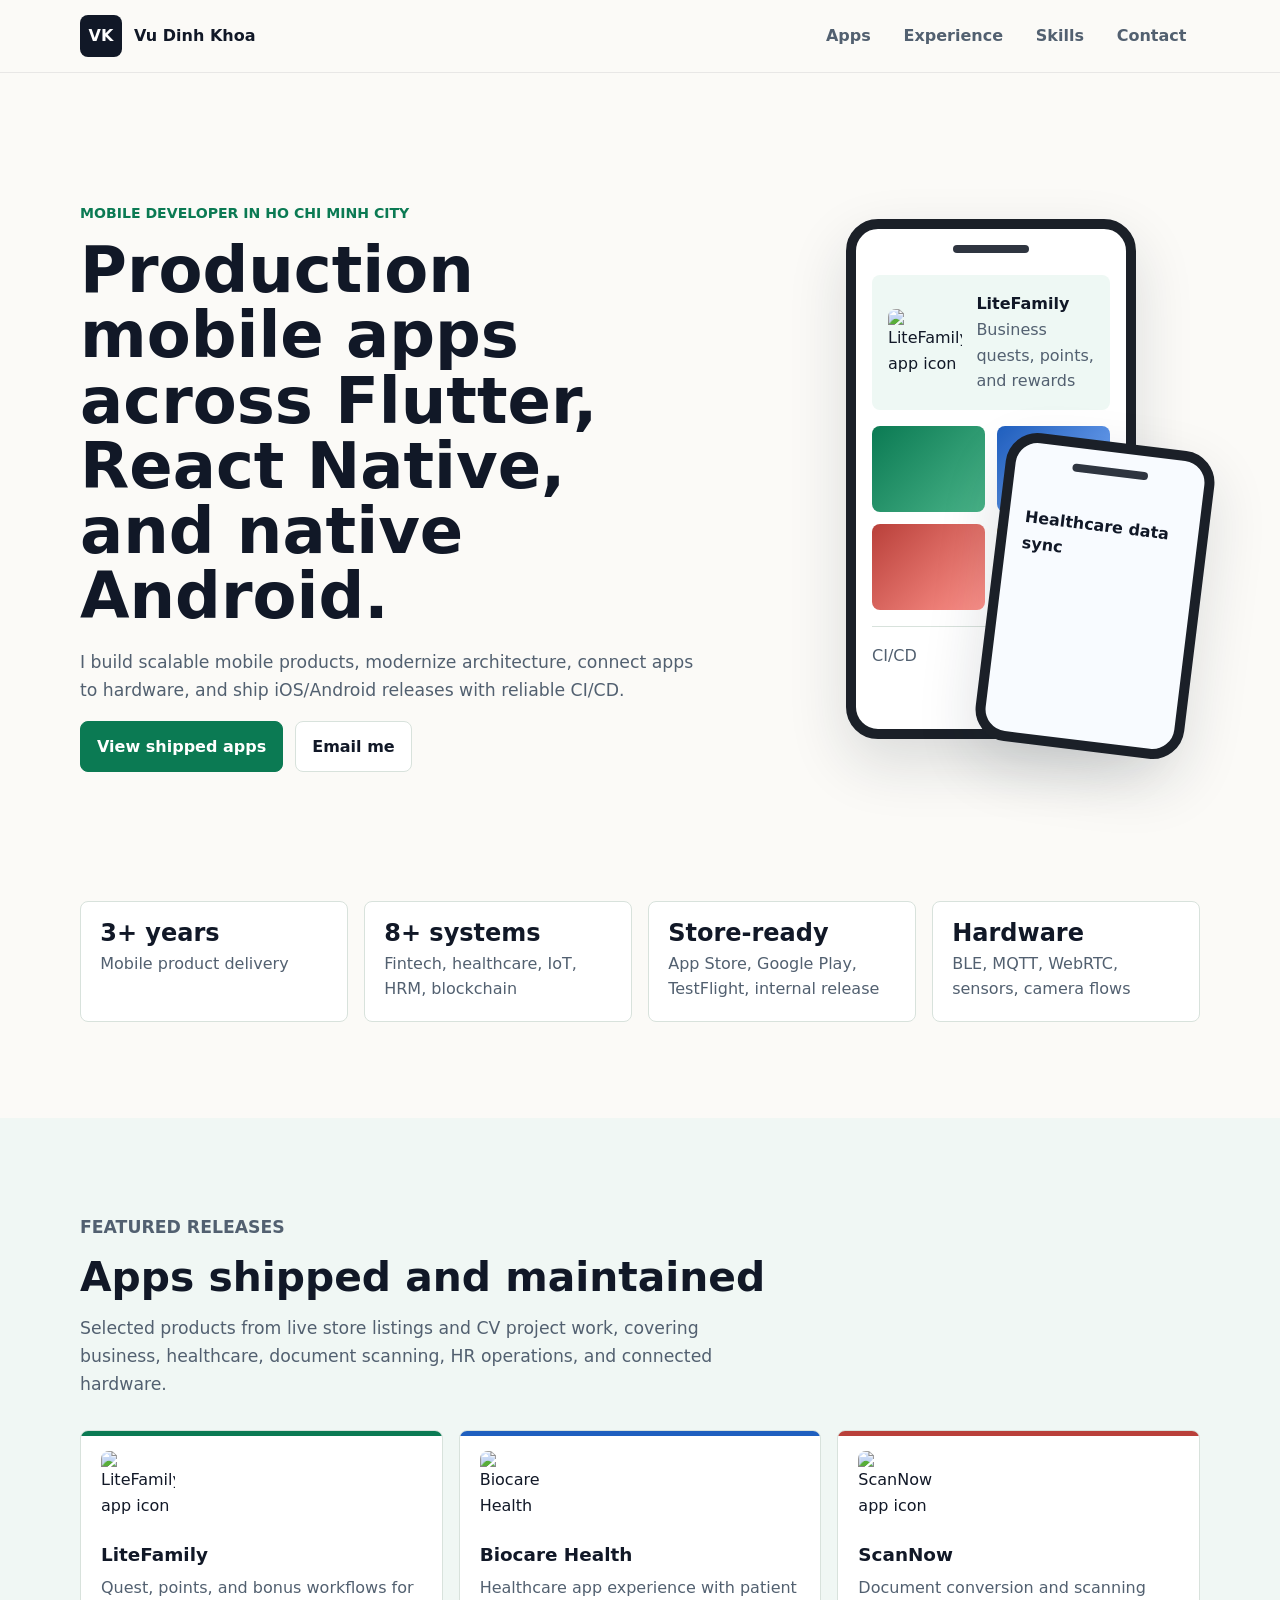
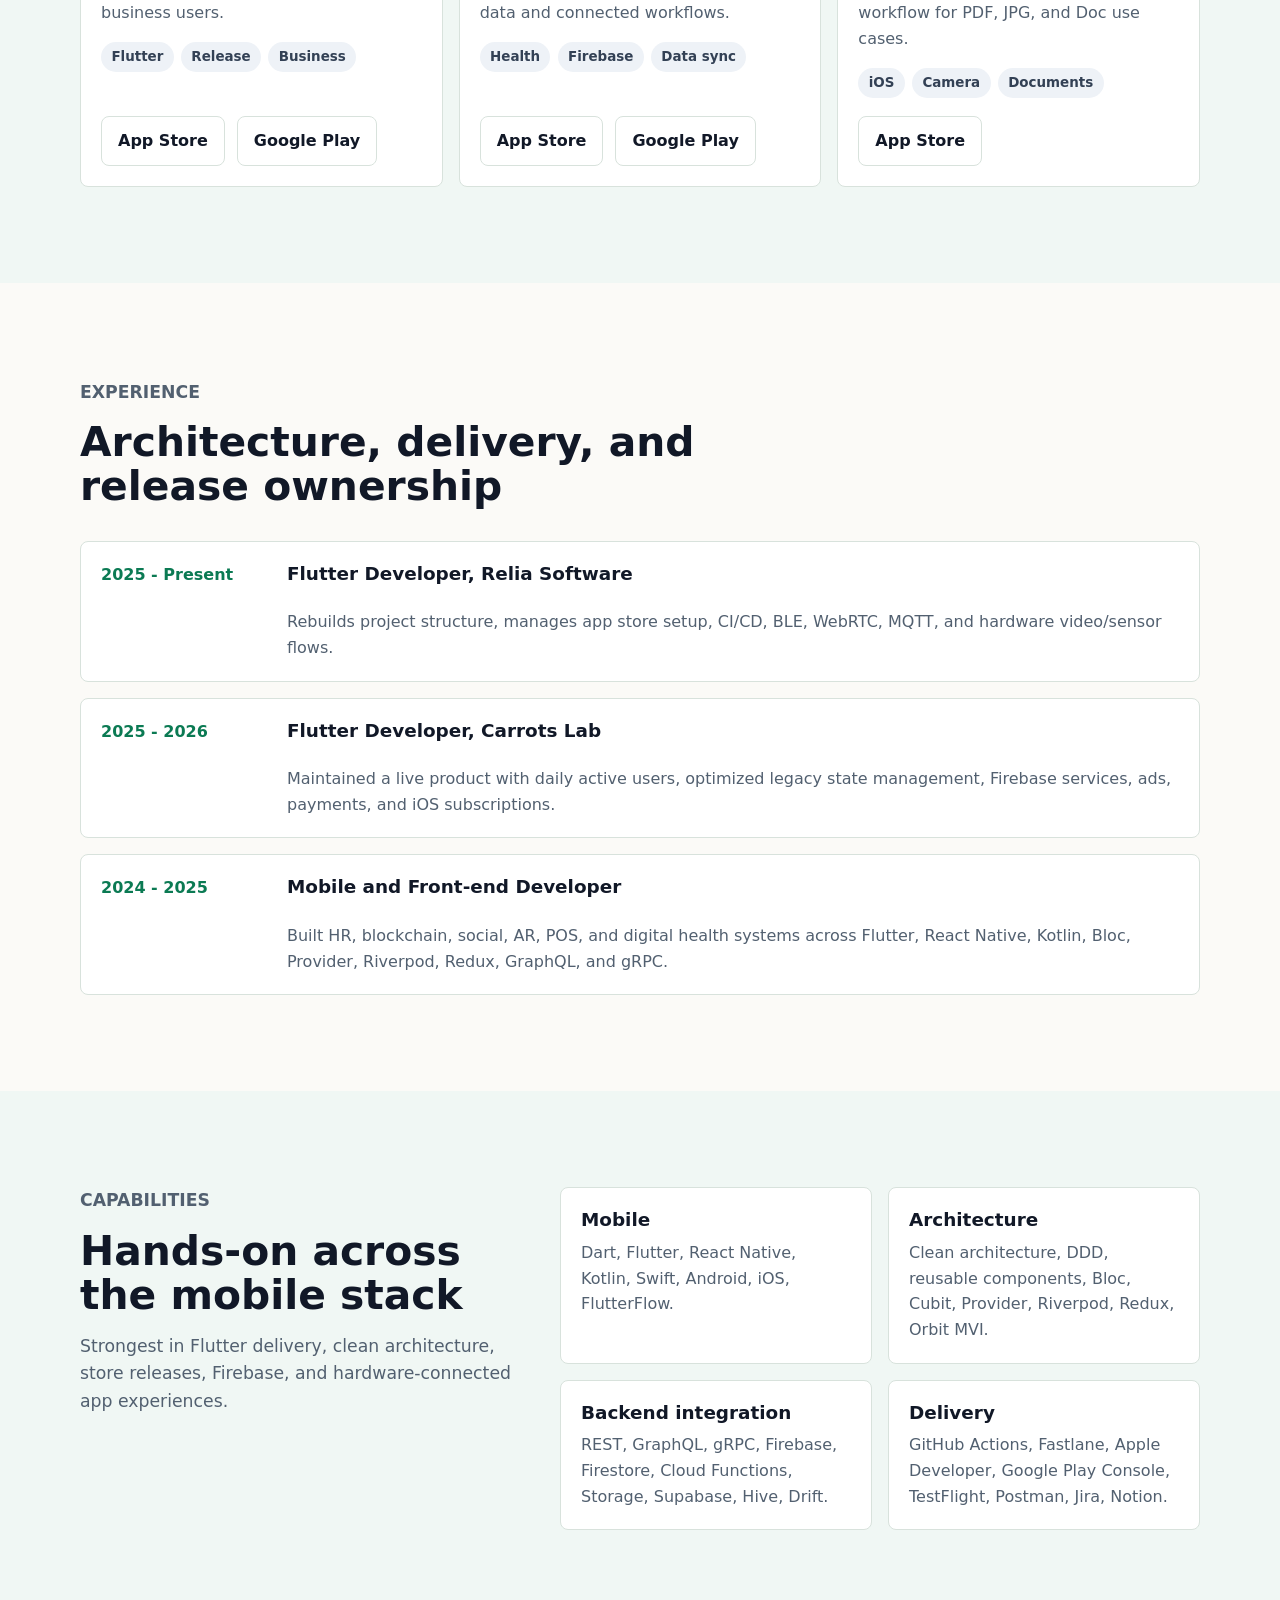
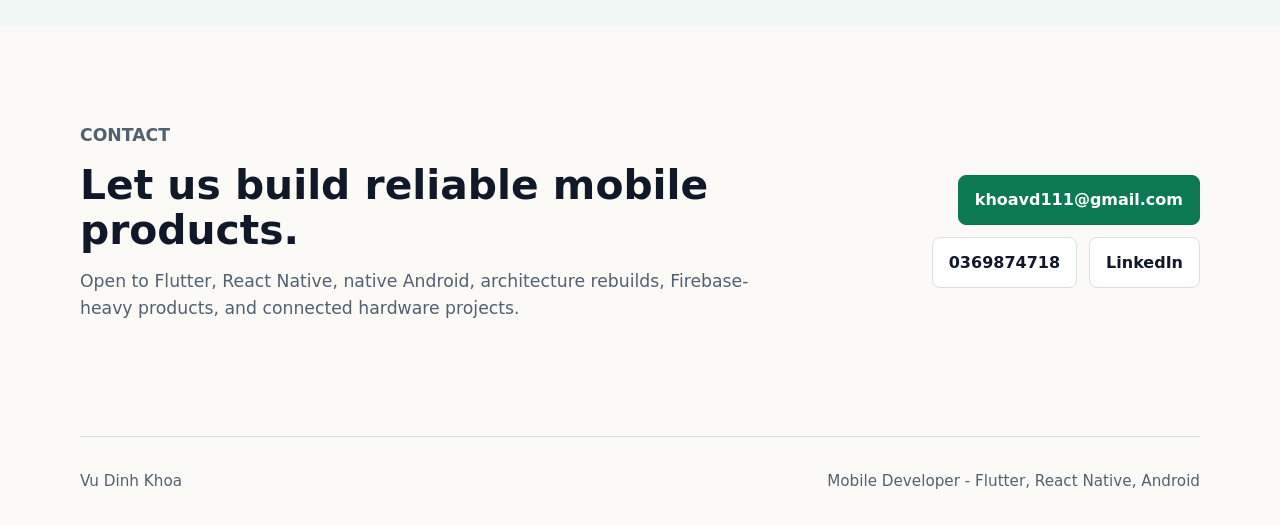
==== index.html @ ecec61d1 "Create mobile developer portfolio" ====
<!doctype html>
<html lang="en">
  <head>
    <meta charset="utf-8">
    <meta name="viewport" content="width=device-width, initial-scale=1">
    <meta
      name="description"
      content="Vu Dinh Khoa is a mobile developer focused on Flutter, React Native, Firebase, BLE, WebRTC, MQTT, and app release pipelines."
    >
    <meta
      http-equiv="Content-Security-Policy"
      content="default-src 'self'; img-src 'self' https://is1-ssl.mzstatic.com https://play-lh.googleusercontent.com; style-src 'self'; base-uri 'self'; form-action 'none';"
    >
    <title>Vu Dinh Khoa - Mobile Developer</title>
    <link rel="icon" href="favicon.svg" type="image/svg+xml">
    <link rel="stylesheet" href="styles.css">
    <link rel="stylesheet" href="sections.css">
    <link rel="stylesheet" href="responsive.css">
  </head>
  <body>
    <a class="skip-link" href="#main">Skip to content</a>

    <header class="site-header">
      <nav class="nav-shell" aria-label="Main navigation">
        <a class="brand" href="#top" aria-label="Vu Dinh Khoa home">
          <span class="brand-mark" aria-hidden="true">VK</span>
          <span>Vu Dinh Khoa</span>
        </a>
        <div class="nav-links">
          <a href="#apps">Apps</a>
          <a href="#experience">Experience</a>
          <a href="#skills">Skills</a>
          <a href="#contact">Contact</a>
        </div>
      </nav>
    </header>

    <main id="main">
      <section class="hero section" id="top">
        <div class="hero-content">
          <p class="eyebrow">Mobile Developer in Ho Chi Minh City</p>
          <h1>Production mobile apps across Flutter, React Native, and native Android.</h1>
          <p class="hero-copy">
            I build scalable mobile products, modernize architecture, connect apps to hardware,
            and ship iOS/Android releases with reliable CI/CD.
          </p>
          <div class="hero-actions" aria-label="Primary actions">
            <a class="button primary" href="#apps">View shipped apps</a>
            <a class="button secondary" href="mailto:khoavd111@gmail.com">Email me</a>
          </div>
        </div>

        <div class="hero-visual" aria-label="Highlighted mobile app work">
          <div class="phone-frame phone-frame-main">
            <div class="phone-top"></div>
            <div class="app-stack">
              <img
                src="https://is1-ssl.mzstatic.com/image/thumb/Purple211/v4/b0/6c/86/b06c86f0-83d6-cf16-67c4-17d3a30d404c/AppIcon-0-0-1x_U007emarketing-0-11-0-85-220.png/512x512bb.jpg"
                alt="LiteFamily app icon"
              >
              <div>
                <strong>LiteFamily</strong>
                <span>Business quests, points, and rewards</span>
              </div>
            </div>
            <div class="metric-grid" aria-hidden="true">
              <span></span>
              <span></span>
              <span></span>
              <span></span>
            </div>
            <div class="status-row">
              <span>CI/CD</span>
              <strong>iOS + Android</strong>
            </div>
          </div>
          <div class="phone-frame phone-frame-side" aria-hidden="true">
            <div class="phone-top"></div>
            <img
              src="https://is1-ssl.mzstatic.com/image/thumb/Purple211/v4/a3/7a/5b/a37a5bf9-df04-d68e-2c84-0036640b3404/AppIcon-0-0-1x_U007emarketing-0-11-0-85-220.png/512x512bb.jpg"
              alt=""
            >
            <p>Healthcare data sync</p>
          </div>
        </div>
      </section>

      <section class="stats section" aria-label="Career highlights">
        <div class="stat-item">
          <strong>3+ years</strong>
          <span>Mobile product delivery</span>
        </div>
        <div class="stat-item">
          <strong>8+ systems</strong>
          <span>Fintech, healthcare, IoT, HRM, blockchain</span>
        </div>
        <div class="stat-item">
          <strong>Store-ready</strong>
          <span>App Store, Google Play, TestFlight, internal release</span>
        </div>
        <div class="stat-item">
          <strong>Hardware</strong>
          <span>BLE, MQTT, WebRTC, sensors, camera flows</span>
        </div>
      </section>

      <section class="section section-band" id="apps">
        <div class="section-heading">
          <p class="eyebrow">Featured releases</p>
          <h2>Apps shipped and maintained</h2>
          <p>
            Selected products from live store listings and CV project work, covering business,
            healthcare, document scanning, HR operations, and connected hardware.
          </p>
        </div>

        <div class="app-grid">
          <article class="app-card accent-green">
            <img
              src="https://is1-ssl.mzstatic.com/image/thumb/Purple211/v4/b0/6c/86/b06c86f0-83d6-cf16-67c4-17d3a30d404c/AppIcon-0-0-1x_U007emarketing-0-11-0-85-220.png/512x512bb.jpg"
              alt="LiteFamily app icon"
              loading="lazy"
            >
            <div>
              <h3>LiteFamily</h3>
              <p>Quest, points, and bonus workflows for business users.</p>
              <div class="tag-list" aria-label="LiteFamily capabilities">
                <span>Flutter</span>
                <span>Release</span>
                <span>Business</span>
              </div>
            </div>
            <div class="store-links">
              <a href="https://apps.apple.com/ca/app/litefamily/id6749435673" target="_blank" rel="noopener noreferrer">App Store</a>
              <a href="https://play.google.com/store/apps/details?id=com.litefamily.app&amp;hl=en" target="_blank" rel="noopener noreferrer">Google Play</a>
            </div>
          </article>

          <article class="app-card accent-blue">
            <img
              src="https://is1-ssl.mzstatic.com/image/thumb/Purple211/v4/a3/7a/5b/a37a5bf9-df04-d68e-2c84-0036640b3404/AppIcon-0-0-1x_U007emarketing-0-11-0-85-220.png/512x512bb.jpg"
              alt="Biocare Health app icon"
              loading="lazy"
            >
            <div>
              <h3>Biocare Health</h3>
              <p>Healthcare app experience with patient data and connected workflows.</p>
              <div class="tag-list" aria-label="Biocare Health capabilities">
                <span>Health</span>
                <span>Firebase</span>
                <span>Data sync</span>
              </div>
            </div>
            <div class="store-links">
              <a href="https://apps.apple.com/nl/app/biocare-health/id1631494334" target="_blank" rel="noopener noreferrer">App Store</a>
              <a href="https://play.google.com/store/apps/details?id=com.biotricity.biocare&amp;hl=en_US" target="_blank" rel="noopener noreferrer">Google Play</a>
            </div>
          </article>

          <article class="app-card accent-red">
            <img
              src="https://is1-ssl.mzstatic.com/image/thumb/Purple211/v4/59/36/a2/5936a264-552d-6859-d0f4-9cc9ad8066be/AppIcon-0-0-1x_U007emarketing-0-8-0-85-220.png/512x512bb.jpg"
              alt="ScanNow app icon"
              loading="lazy"
            >
            <div>
              <h3>ScanNow</h3>
              <p>Document conversion and scanning workflow for PDF, JPG, and Doc use cases.</p>
              <div class="tag-list" aria-label="ScanNow capabilities">
                <span>iOS</span>
                <span>Camera</span>
                <span>Documents</span>
              </div>
            </div>
            <div class="store-links">
              <a href="https://apps.apple.com/us/app/scannow-convert-pdf-jpg-doc/id1633616591" target="_blank" rel="noopener noreferrer">App Store</a>
            </div>
          </article>
        </div>
      </section>

      <section class="section" id="experience">
        <div class="section-heading compact">
          <p class="eyebrow">Experience</p>
          <h2>Architecture, delivery, and release ownership</h2>
        </div>

        <div class="timeline">
          <article>
            <time>2025 - Present</time>
            <h3>Flutter Developer, Relia Software</h3>
            <p>Rebuilds project structure, manages app store setup, CI/CD, BLE, WebRTC, MQTT, and hardware video/sensor flows.</p>
          </article>
          <article>
            <time>2025 - 2026</time>
            <h3>Flutter Developer, Carrots Lab</h3>
            <p>Maintained a live product with daily active users, optimized legacy state management, Firebase services, ads, payments, and iOS subscriptions.</p>
          </article>
          <article>
            <time>2024 - 2025</time>
            <h3>Mobile and Front-end Developer</h3>
            <p>Built HR, blockchain, social, AR, POS, and digital health systems across Flutter, React Native, Kotlin, Bloc, Provider, Riverpod, Redux, GraphQL, and gRPC.</p>
          </article>
        </div>
      </section>

      <section class="section section-band split-layout" id="skills">
        <div class="section-heading compact">
          <p class="eyebrow">Capabilities</p>
          <h2>Hands-on across the mobile stack</h2>
          <p>
            Strongest in Flutter delivery, clean architecture, store releases, Firebase, and hardware-connected app experiences.
          </p>
        </div>

        <div class="skill-columns">
          <div class="skill-block">
            <h3>Mobile</h3>
            <p>Dart, Flutter, React Native, Kotlin, Swift, Android, iOS, FlutterFlow.</p>
          </div>
          <div class="skill-block">
            <h3>Architecture</h3>
            <p>Clean architecture, DDD, reusable components, Bloc, Cubit, Provider, Riverpod, Redux, Orbit MVI.</p>
          </div>
          <div class="skill-block">
            <h3>Backend integration</h3>
            <p>REST, GraphQL, gRPC, Firebase, Firestore, Cloud Functions, Storage, Supabase, Hive, Drift.</p>
          </div>
          <div class="skill-block">
            <h3>Delivery</h3>
            <p>GitHub Actions, Fastlane, Apple Developer, Google Play Console, TestFlight, Postman, Jira, Notion.</p>
          </div>
        </div>
      </section>

      <section class="section contact" id="contact">
        <div>
          <p class="eyebrow">Contact</p>
          <h2>Let us build reliable mobile products.</h2>
          <p>
            Open to Flutter, React Native, native Android, architecture rebuilds, Firebase-heavy products,
            and connected hardware projects.
          </p>
        </div>
        <div class="contact-actions">
          <a class="button primary" href="mailto:khoavd111@gmail.com">khoavd111@gmail.com</a>
          <a class="button secondary" href="tel:+84369874718">0369874718</a>
          <a class="button secondary" href="https://www.linkedin.com/in/khoa-vu-dinh/" target="_blank" rel="noopener noreferrer">LinkedIn</a>
        </div>
      </section>
    </main>

    <footer class="site-footer">
      <span>Vu Dinh Khoa</span>
      <span>Mobile Developer - Flutter, React Native, Android</span>
    </footer>
  </body>
</html>
---- styles.css ----
:root {
  color-scheme: light;
  --ink: #111827;
  --muted: #526070;
  --paper: #fbfaf7;
  --band: #f0f7f4;
  --line: #d8e2dc;
  --green: #0b7a53;
  --green-dark: #07563c;
  --blue: #1f5fbf;
  --red: #b9403a;
  --gold: #d8a02b;
  --white: #ffffff;
  --shadow: 0 24px 60px rgba(20, 36, 50, 0.14);
}

* {
  box-sizing: border-box;
}

html {
  scroll-behavior: smooth;
}

body {
  margin: 0;
  background: var(--paper);
  color: var(--ink);
  font-family: Inter, ui-sans-serif, system-ui, -apple-system, BlinkMacSystemFont, "Segoe UI", sans-serif;
  line-height: 1.6;
  text-rendering: optimizeLegibility;
}

img {
  display: block;
  max-width: 100%;
}

a {
  color: inherit;
}

a:focus-visible,
button:focus-visible {
  outline: 3px solid var(--gold);
  outline-offset: 4px;
}

.skip-link {
  position: absolute;
  left: 1rem;
  top: 1rem;
  z-index: 10;
  transform: translateY(-180%);
  background: var(--ink);
  color: var(--white);
  padding: 0.7rem 1rem;
  border-radius: 6px;
}

.skip-link:focus {
  transform: translateY(0);
}

.site-header {
  position: sticky;
  top: 0;
  z-index: 5;
  border-bottom: 1px solid rgba(17, 24, 39, 0.08);
  background: rgba(251, 250, 247, 0.92);
  backdrop-filter: blur(16px);
}

.nav-shell {
  width: min(1120px, calc(100% - 2rem));
  min-height: 72px;
  margin: 0 auto;
  display: flex;
  align-items: center;
  justify-content: space-between;
  gap: 1rem;
}

.brand,
.nav-links {
  display: flex;
  align-items: center;
}

.brand {
  gap: 0.75rem;
  font-weight: 800;
  text-decoration: none;
}

.brand-mark {
  width: 42px;
  height: 42px;
  display: grid;
  place-items: center;
  border-radius: 8px;
  background: var(--ink);
  color: var(--white);
  font-weight: 900;
}

.nav-links {
  gap: 0.35rem;
}

.nav-links a {
  min-height: 42px;
  display: inline-flex;
  align-items: center;
  padding: 0 0.85rem;
  border-radius: 6px;
  color: var(--muted);
  font-weight: 700;
  text-decoration: none;
}

.nav-links a:hover {
  background: var(--white);
  color: var(--ink);
}

.section {
  width: min(1120px, calc(100% - 2rem));
  margin: 0 auto;
  padding: 6rem 0;
}

.hero {
  min-height: calc(100vh - 72px);
  display: grid;
  grid-template-columns: minmax(0, 1.04fr) minmax(330px, 0.76fr);
  align-items: center;
  gap: 3.5rem;
}

.eyebrow {
  margin: 0 0 0.85rem;
  color: var(--green);
  font-size: 0.88rem;
  font-weight: 900;
  text-transform: uppercase;
}

h1,
h2,
h3,
p {
  margin-top: 0;
}

h1 {
  max-width: 760px;
  margin-bottom: 1.2rem;
  font-size: 4rem;
  line-height: 1.02;
}

h2 {
  margin-bottom: 1rem;
  font-size: 2.55rem;
  line-height: 1.08;
}

h3 {
  margin-bottom: 0.55rem;
  font-size: 1.15rem;
  line-height: 1.25;
}

.hero-copy,
.section-heading p,
.contact p {
  max-width: 700px;
  color: var(--muted);
  font-size: 1.08rem;
}

.hero-actions,
.contact-actions,
.store-links {
  display: flex;
  flex-wrap: wrap;
  gap: 0.75rem;
}

.button,
.store-links a {
  min-height: 46px;
  display: inline-flex;
  align-items: center;
  justify-content: center;
  border: 1px solid var(--line);
  border-radius: 8px;
  padding: 0.72rem 1rem;
  font-weight: 900;
  text-decoration: none;
}

.button.primary {
  border-color: var(--green);
  background: var(--green);
  color: var(--white);
}

.button.primary:hover {
  background: var(--green-dark);
}

.button.secondary,
.store-links a {
  background: var(--white);
  color: var(--ink);
}

.button.secondary:hover,
.store-links a:hover {
  border-color: var(--ink);
}

.hero-visual {
  position: relative;
  min-height: 560px;
}

.phone-frame {
  width: 290px;
  border: 10px solid #1b2028;
  border-radius: 32px;
  background: var(--white);
  box-shadow: var(--shadow);
  overflow: hidden;
}

.phone-frame-main {
  position: absolute;
  right: 4rem;
  top: 0.75rem;
  min-height: 520px;
  padding: 1rem;
}

.phone-frame-side {
  position: absolute;
  right: 0;
  bottom: 1rem;
  width: 210px;
  min-height: 310px;
  padding: 1rem;
  transform: rotate(7deg);
  background: #f8fbff;
}

.phone-top {
  width: 76px;
  height: 8px;
  margin: 0 auto 1.4rem;
  border-radius: 999px;
  background: #2f3540;
}

.app-stack {
  display: grid;
  grid-template-columns: 74px 1fr;
  gap: 0.9rem;
  align-items: center;
  padding: 1rem;
  border-radius: 8px;
  background: #eef8f4;
}

.app-stack img,
.app-card img,
.phone-frame-side img {
  border-radius: 8px;
}

.app-stack span,
.status-row,
.stat-item span,
.skill-block p,
.timeline p,
.app-card p,
.site-footer {
  color: var(--muted);
}

.metric-grid {
  display: grid;
  grid-template-columns: 1fr 1fr;
  gap: 0.75rem;
  margin: 1rem 0;
}

.metric-grid span {
  min-height: 86px;
  border-radius: 8px;
  background: linear-gradient(135deg, #0b7a53, #49b388);
}

.metric-grid span:nth-child(2) {
  background: linear-gradient(135deg, #1f5fbf, #83b4ff);
}

.metric-grid span:nth-child(3) {
  background: linear-gradient(135deg, #b9403a, #ff938b);
}

.metric-grid span:nth-child(4) {
  background: linear-gradient(135deg, #d8a02b, #ffd16a);
}

.status-row {
  display: flex;
  justify-content: space-between;
  gap: 1rem;
  border-top: 1px solid var(--line);
  padding-top: 1rem;
}

.phone-frame-side p {
  margin: 1rem 0 0;
  font-weight: 800;
}
---- sections.css ----
.stats {
  display: grid;
  grid-template-columns: repeat(4, 1fr);
  gap: 1rem;
  padding-top: 0;
}

.stat-item,
.app-card,
.timeline article,
.skill-block {
  border: 1px solid var(--line);
  border-radius: 8px;
  background: var(--white);
}

.stat-item {
  padding: 1.2rem;
}

.stat-item strong {
  display: block;
  margin-bottom: 0.35rem;
  font-size: 1.5rem;
  line-height: 1;
}

.section-band {
  width: 100%;
  max-width: none;
  padding-left: max(1rem, calc((100vw - 1120px) / 2));
  padding-right: max(1rem, calc((100vw - 1120px) / 2));
  background: var(--band);
}

.section-heading {
  margin-bottom: 2rem;
}

.section-heading.compact {
  max-width: 780px;
}

.app-grid {
  display: grid;
  grid-template-columns: repeat(3, 1fr);
  gap: 1rem;
}

.app-card {
  position: relative;
  display: grid;
  grid-template-rows: auto 1fr auto;
  gap: 1.1rem;
  padding: 1.25rem;
  overflow: hidden;
}

.app-card::before {
  content: "";
  position: absolute;
  inset: 0 0 auto;
  height: 5px;
  background: var(--green);
}

.app-card.accent-blue::before {
  background: var(--blue);
}

.app-card.accent-red::before {
  background: var(--red);
}

.app-card > img {
  width: 74px;
  height: 74px;
}

.tag-list {
  display: flex;
  flex-wrap: wrap;
  gap: 0.45rem;
  margin-top: 1rem;
}

.tag-list span {
  border-radius: 999px;
  background: #eef2f7;
  color: #334155;
  padding: 0.28rem 0.65rem;
  font-size: 0.84rem;
  font-weight: 800;
}

.timeline {
  display: grid;
  gap: 1rem;
}

.timeline article {
  display: grid;
  grid-template-columns: 170px 1fr;
  gap: 1rem;
  padding: 1.25rem;
}

.timeline time {
  color: var(--green);
  font-weight: 900;
}

.timeline p {
  grid-column: 2;
}

.timeline p,
.skill-block p,
.app-card p {
  margin-bottom: 0;
}

.split-layout {
  display: grid;
  grid-template-columns: minmax(280px, 0.7fr) minmax(0, 1fr);
  gap: 2rem;
  align-items: start;
}

.skill-columns {
  display: grid;
  grid-template-columns: repeat(2, 1fr);
  gap: 1rem;
}

.skill-block {
  padding: 1.25rem;
}

.contact {
  display: grid;
  grid-template-columns: minmax(0, 1fr) auto;
  align-items: center;
  gap: 2rem;
}

.contact-actions {
  max-width: 360px;
  justify-content: flex-end;
}

.site-footer {
  width: min(1120px, calc(100% - 2rem));
  margin: 0 auto;
  border-top: 1px solid var(--line);
  padding: 2rem 0;
  display: flex;
  justify-content: space-between;
  gap: 1rem;
  font-size: 0.95rem;
}
---- responsive.css ----
@media (max-width: 980px) {
  .hero,
  .split-layout,
  .contact {
    grid-template-columns: 1fr;
  }

  .hero {
    min-height: auto;
    padding-top: 4rem;
  }

  h1 {
    font-size: 3rem;
  }

  .hero-visual {
    min-height: 520px;
  }

  .phone-frame-main {
    left: 8%;
    right: auto;
  }

  .phone-frame-side {
    right: 8%;
  }

  .stats,
  .app-grid {
    grid-template-columns: repeat(2, 1fr);
  }

  .contact-actions {
    justify-content: flex-start;
  }
}

@media (max-width: 700px) {
  .nav-shell {
    align-items: center;
    min-height: 64px;
    padding: 0.55rem 0;
  }

  .brand span:not(.brand-mark) {
    display: none;
  }

  .nav-links {
    flex: 1;
    justify-content: flex-end;
    overflow-x: auto;
    padding-bottom: 0.2rem;
  }

  .nav-links a {
    min-height: 38px;
    padding: 0 0.55rem;
    font-size: 0.88rem;
  }

  .section {
    padding: 4rem 0;
  }

  .hero {
    gap: 1.25rem;
    padding-top: 2rem;
    padding-bottom: 1.25rem;
  }

  h1 {
    font-size: 1.9rem;
    line-height: 1.08;
  }

  h2 {
    font-size: 2rem;
  }

  .hero-copy {
    font-size: 1rem;
  }

  .hero-actions,
  .button {
    width: 100%;
  }

  .hero-visual {
    min-height: 0;
  }

  .phone-frame {
    width: 100%;
    border: 1px solid var(--line);
    border-radius: 8px;
    box-shadow: none;
  }

  .phone-frame-main {
    position: static;
    min-height: 0;
    padding: 0.75rem;
  }

  .phone-frame-side {
    display: none;
  }

  .phone-top,
  .metric-grid,
  .status-row {
    display: none;
  }

  .app-stack {
    grid-template-columns: 48px 1fr;
    gap: 0.6rem;
    padding: 0.7rem;
  }

  .app-stack img {
    width: 48px;
    height: 48px;
  }

  .metric-grid {
    gap: 0.55rem;
    margin: 0.75rem 0;
  }

  .metric-grid span {
    min-height: 52px;
  }

  .phone-frame-side p,
  .status-row {
    font-size: 0.78rem;
  }

  .stats,
  .app-grid,
  .skill-columns {
    grid-template-columns: 1fr;
  }

  .timeline article {
    grid-template-columns: 1fr;
  }

  .timeline p {
    grid-column: auto;
  }

  .site-footer {
    flex-direction: column;
  }
}
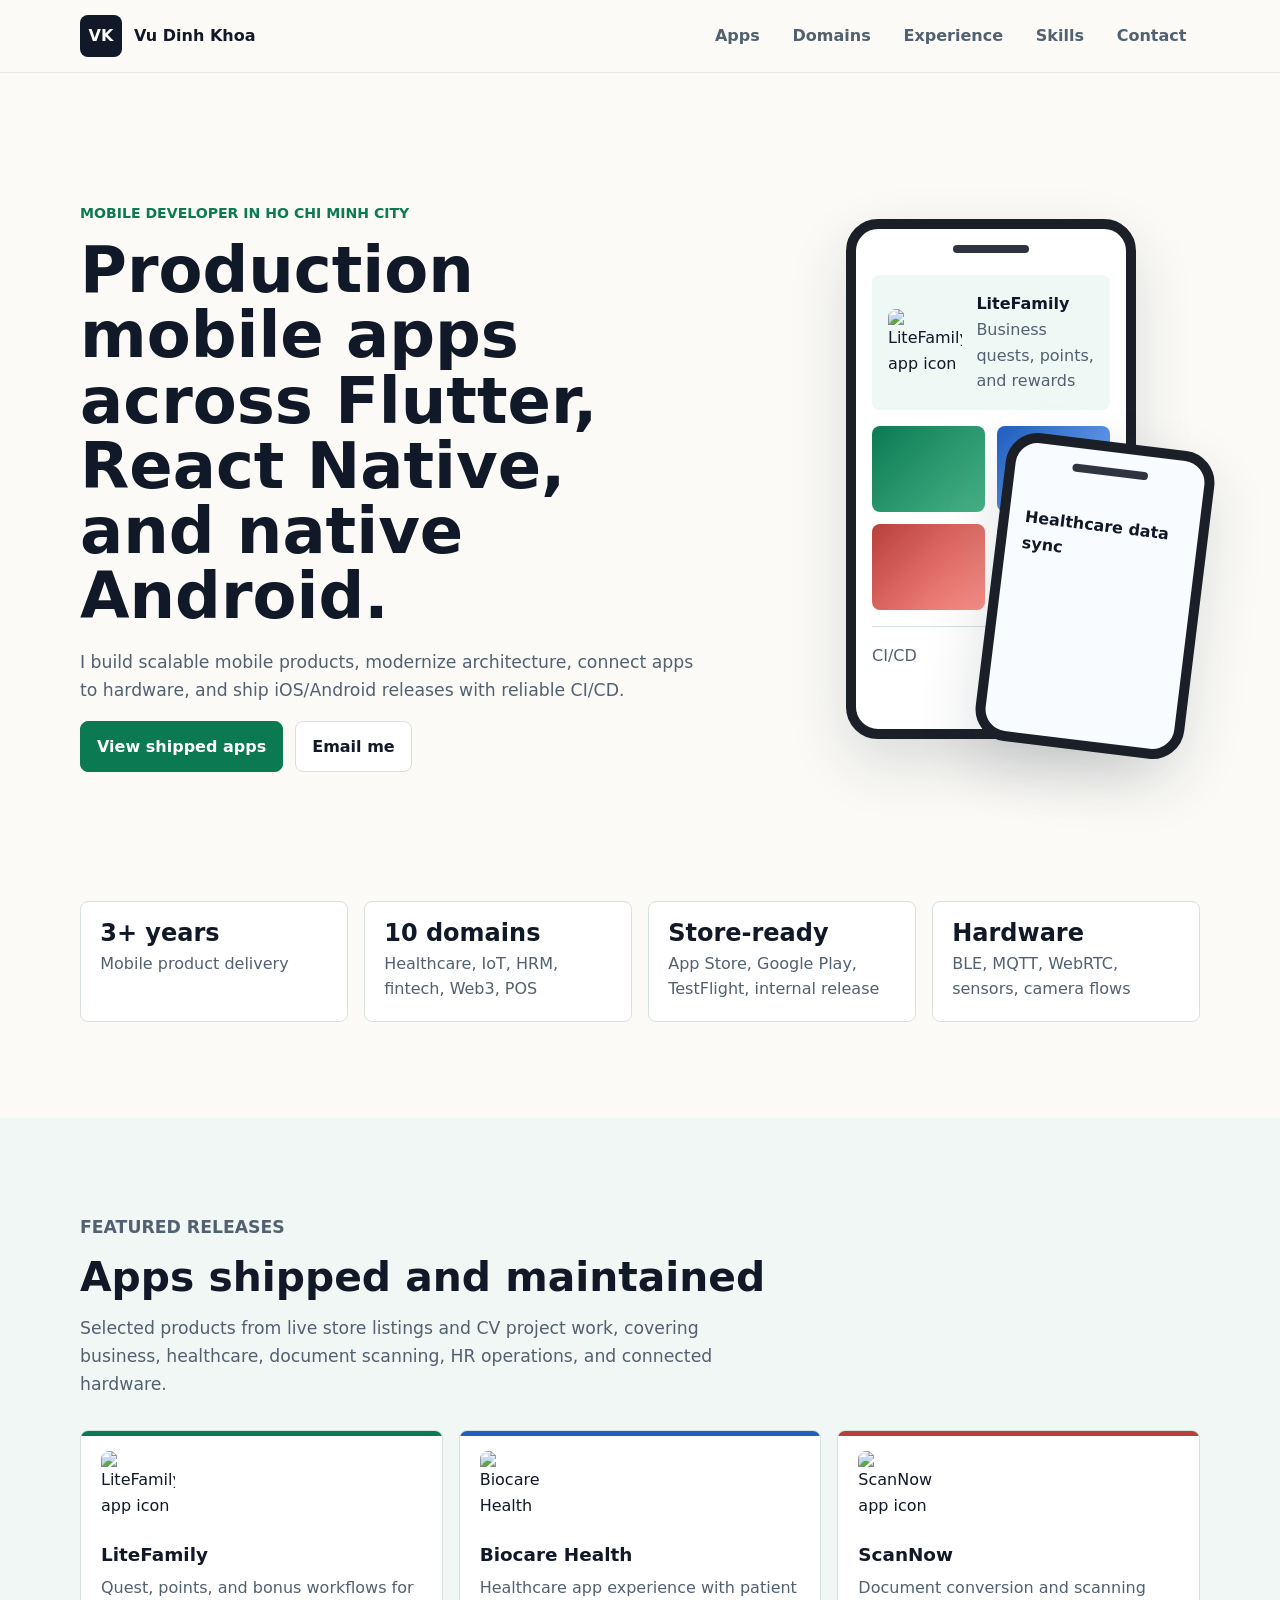
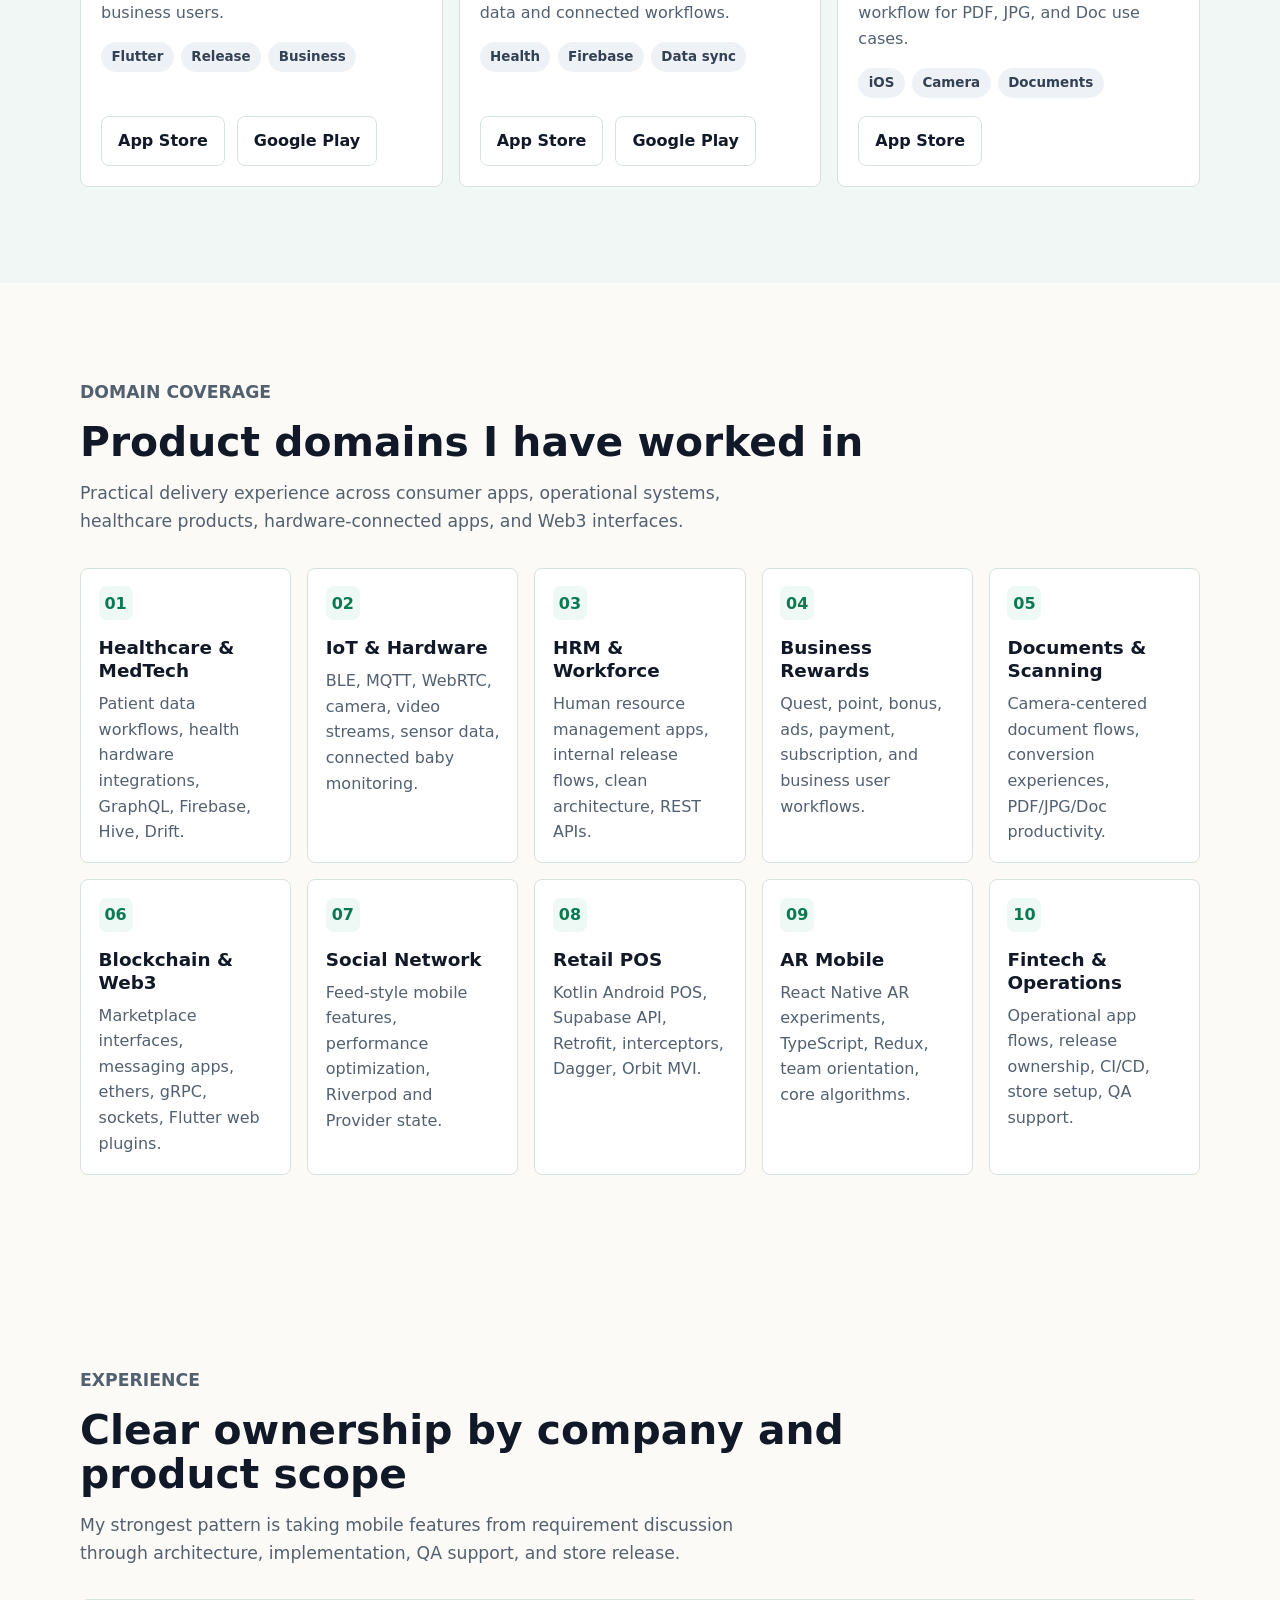
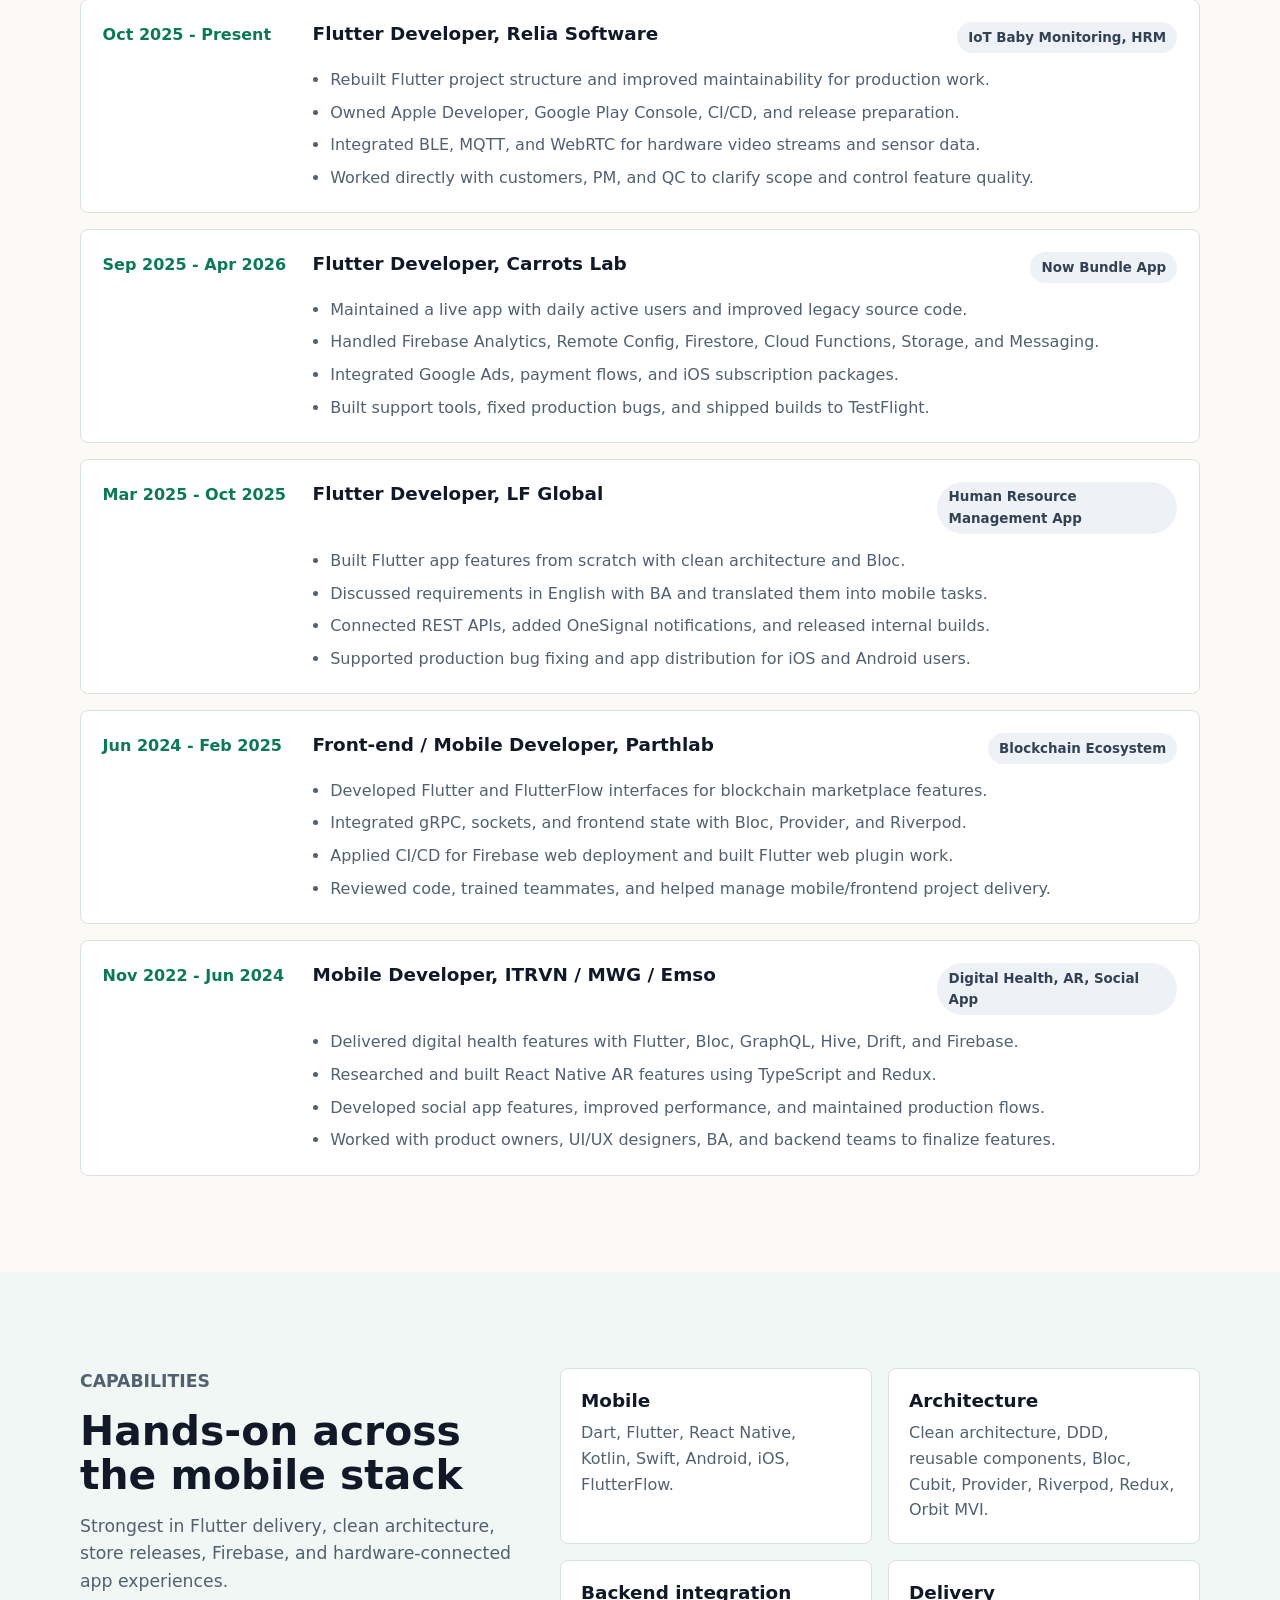
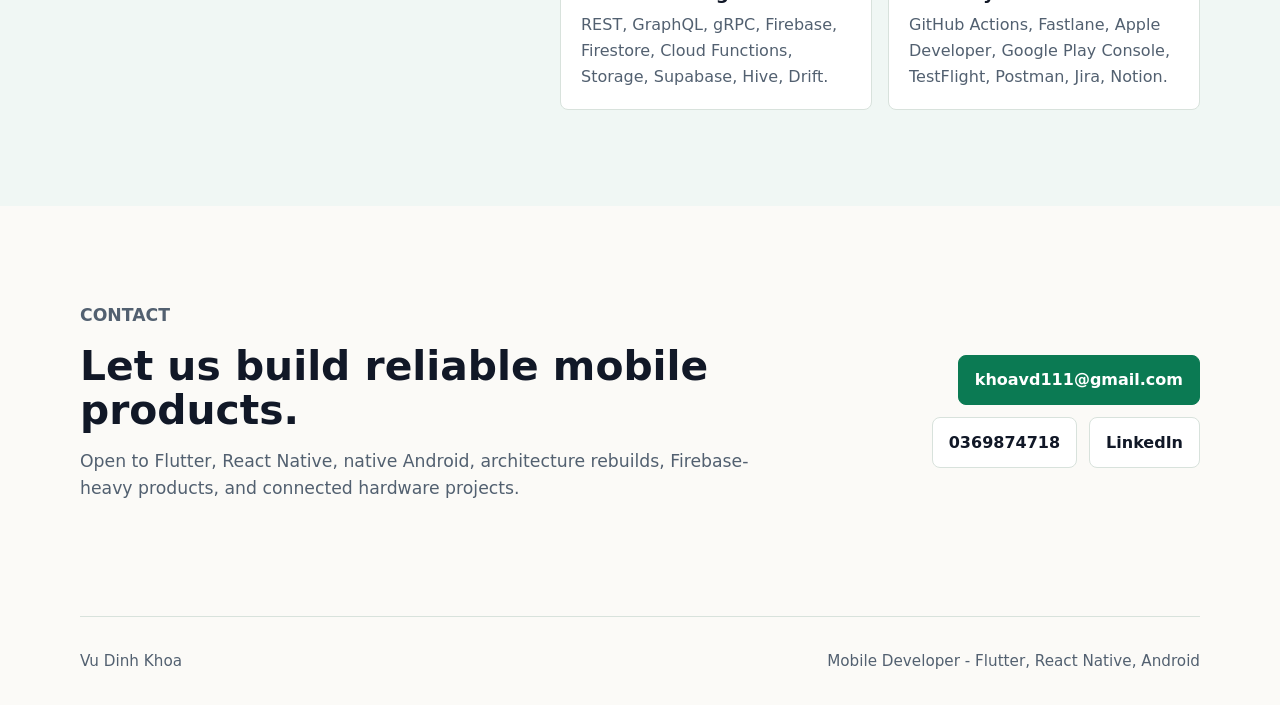
==== commit 60caa0b8: "Clarify experience and domains" ====
--- a/index.html
+++ b/index.html
@@ -28,6 +28,7 @@
         </a>
         <div class="nav-links">
           <a href="#apps">Apps</a>
+          <a href="#domains">Domains</a>
           <a href="#experience">Experience</a>
           <a href="#skills">Skills</a>
           <a href="#contact">Contact</a>
@@ -91,8 +92,8 @@
           <span>Mobile product delivery</span>
         </div>
         <div class="stat-item">
-          <strong>8+ systems</strong>
-          <span>Fintech, healthcare, IoT, HRM, blockchain</span>
+          <strong>10 domains</strong>
+          <span>Healthcare, IoT, HRM, fintech, Web3, POS</span>
         </div>
         <div class="stat-item">
           <strong>Store-ready</strong>
@@ -179,27 +180,155 @@
         </div>
       </section>
 
+      <section class="section" id="domains">
+        <div class="section-heading">
+          <p class="eyebrow">Domain coverage</p>
+          <h2>Product domains I have worked in</h2>
+          <p>
+            Practical delivery experience across consumer apps, operational systems,
+            healthcare products, hardware-connected apps, and Web3 interfaces.
+          </p>
+        </div>
+
+        <div class="domain-grid" aria-label="Product domain list">
+          <article class="domain-card">
+            <span>01</span>
+            <h3>Healthcare &amp; MedTech</h3>
+            <p>Patient data workflows, health hardware integrations, GraphQL, Firebase, Hive, Drift.</p>
+          </article>
+          <article class="domain-card">
+            <span>02</span>
+            <h3>IoT &amp; Hardware</h3>
+            <p>BLE, MQTT, WebRTC, camera, video streams, sensor data, connected baby monitoring.</p>
+          </article>
+          <article class="domain-card">
+            <span>03</span>
+            <h3>HRM &amp; Workforce</h3>
+            <p>Human resource management apps, internal release flows, clean architecture, REST APIs.</p>
+          </article>
+          <article class="domain-card">
+            <span>04</span>
+            <h3>Business Rewards</h3>
+            <p>Quest, point, bonus, ads, payment, subscription, and business user workflows.</p>
+          </article>
+          <article class="domain-card">
+            <span>05</span>
+            <h3>Documents &amp; Scanning</h3>
+            <p>Camera-centered document flows, conversion experiences, PDF/JPG/Doc productivity.</p>
+          </article>
+          <article class="domain-card">
+            <span>06</span>
+            <h3>Blockchain &amp; Web3</h3>
+            <p>Marketplace interfaces, messaging apps, ethers, gRPC, sockets, Flutter web plugins.</p>
+          </article>
+          <article class="domain-card">
+            <span>07</span>
+            <h3>Social Network</h3>
+            <p>Feed-style mobile features, performance optimization, Riverpod and Provider state.</p>
+          </article>
+          <article class="domain-card">
+            <span>08</span>
+            <h3>Retail POS</h3>
+            <p>Kotlin Android POS, Supabase API, Retrofit, interceptors, Dagger, Orbit MVI.</p>
+          </article>
+          <article class="domain-card">
+            <span>09</span>
+            <h3>AR Mobile</h3>
+            <p>React Native AR experiments, TypeScript, Redux, team orientation, core algorithms.</p>
+          </article>
+          <article class="domain-card">
+            <span>10</span>
+            <h3>Fintech &amp; Operations</h3>
+            <p>Operational app flows, release ownership, CI/CD, store setup, QA support.</p>
+          </article>
+        </div>
+      </section>
+
       <section class="section" id="experience">
         <div class="section-heading compact">
           <p class="eyebrow">Experience</p>
-          <h2>Architecture, delivery, and release ownership</h2>
+          <h2>Clear ownership by company and product scope</h2>
+          <p>
+            My strongest pattern is taking mobile features from requirement discussion
+            through architecture, implementation, QA support, and store release.
+          </p>
         </div>
 
         <div class="timeline">
           <article>
-            <time>2025 - Present</time>
-            <h3>Flutter Developer, Relia Software</h3>
-            <p>Rebuilds project structure, manages app store setup, CI/CD, BLE, WebRTC, MQTT, and hardware video/sensor flows.</p>
-          </article>
-          <article>
-            <time>2025 - 2026</time>
-            <h3>Flutter Developer, Carrots Lab</h3>
-            <p>Maintained a live product with daily active users, optimized legacy state management, Firebase services, ads, payments, and iOS subscriptions.</p>
-          </article>
-          <article>
-            <time>2024 - 2025</time>
-            <h3>Mobile and Front-end Developer</h3>
-            <p>Built HR, blockchain, social, AR, POS, and digital health systems across Flutter, React Native, Kotlin, Bloc, Provider, Riverpod, Redux, GraphQL, and gRPC.</p>
+            <time>Oct 2025 - Present</time>
+            <div class="experience-body">
+              <div class="experience-head">
+                <h3>Flutter Developer, Relia Software</h3>
+                <span>IoT Baby Monitoring, HRM</span>
+              </div>
+              <ul class="experience-points">
+                <li>Rebuilt Flutter project structure and improved maintainability for production work.</li>
+                <li>Owned Apple Developer, Google Play Console, CI/CD, and release preparation.</li>
+                <li>Integrated BLE, MQTT, and WebRTC for hardware video streams and sensor data.</li>
+                <li>Worked directly with customers, PM, and QC to clarify scope and control feature quality.</li>
+              </ul>
+            </div>
+          </article>
+          <article>
+            <time>Sep 2025 - Apr 2026</time>
+            <div class="experience-body">
+              <div class="experience-head">
+                <h3>Flutter Developer, Carrots Lab</h3>
+                <span>Now Bundle App</span>
+              </div>
+              <ul class="experience-points">
+                <li>Maintained a live app with daily active users and improved legacy source code.</li>
+                <li>Handled Firebase Analytics, Remote Config, Firestore, Cloud Functions, Storage, and Messaging.</li>
+                <li>Integrated Google Ads, payment flows, and iOS subscription packages.</li>
+                <li>Built support tools, fixed production bugs, and shipped builds to TestFlight.</li>
+              </ul>
+            </div>
+          </article>
+          <article>
+            <time>Mar 2025 - Oct 2025</time>
+            <div class="experience-body">
+              <div class="experience-head">
+                <h3>Flutter Developer, LF Global</h3>
+                <span>Human Resource Management App</span>
+              </div>
+              <ul class="experience-points">
+                <li>Built Flutter app features from scratch with clean architecture and Bloc.</li>
+                <li>Discussed requirements in English with BA and translated them into mobile tasks.</li>
+                <li>Connected REST APIs, added OneSignal notifications, and released internal builds.</li>
+                <li>Supported production bug fixing and app distribution for iOS and Android users.</li>
+              </ul>
+            </div>
+          </article>
+          <article>
+            <time>Jun 2024 - Feb 2025</time>
+            <div class="experience-body">
+              <div class="experience-head">
+                <h3>Front-end / Mobile Developer, Parthlab</h3>
+                <span>Blockchain Ecosystem</span>
+              </div>
+              <ul class="experience-points">
+                <li>Developed Flutter and FlutterFlow interfaces for blockchain marketplace features.</li>
+                <li>Integrated gRPC, sockets, and frontend state with Bloc, Provider, and Riverpod.</li>
+                <li>Applied CI/CD for Firebase web deployment and built Flutter web plugin work.</li>
+                <li>Reviewed code, trained teammates, and helped manage mobile/frontend project delivery.</li>
+              </ul>
+            </div>
+          </article>
+          <article>
+            <time>Nov 2022 - Jun 2024</time>
+            <div class="experience-body">
+              <div class="experience-head">
+                <h3>Mobile Developer, ITRVN / MWG / Emso</h3>
+                <span>Digital Health, AR, Social App</span>
+              </div>
+              <ul class="experience-points">
+                <li>Delivered digital health features with Flutter, Bloc, GraphQL, Hive, Drift, and Firebase.</li>
+                <li>Researched and built React Native AR features using TypeScript and Redux.</li>
+                <li>Developed social app features, improved performance, and maintained production flows.</li>
+                <li>Worked with product owners, UI/UX designers, BA, and backend teams to finalize features.</li>
+              </ul>
+            </div>
           </article>
         </div>
       </section>
--- a/sections.css
+++ b/sections.css
@@ -8,6 +8,7 @@
 .stat-item,
 .app-card,
 .timeline article,
+.domain-card,
 .skill-block {
   border: 1px solid var(--line);
   border-radius: 8px;
@@ -93,6 +94,35 @@
   font-weight: 800;
 }
 
+.domain-grid {
+  display: grid;
+  grid-template-columns: repeat(5, 1fr);
+  gap: 1rem;
+}
+
+.domain-card {
+  min-height: 190px;
+  padding: 1.1rem;
+}
+
+.domain-card span {
+  display: inline-flex;
+  align-items: center;
+  justify-content: center;
+  width: 34px;
+  height: 34px;
+  margin-bottom: 1rem;
+  border-radius: 8px;
+  background: #eef8f4;
+  color: var(--green);
+  font-weight: 900;
+}
+
+.domain-card p {
+  margin-bottom: 0;
+  color: var(--muted);
+}
+
 .timeline {
   display: grid;
   gap: 1rem;
@@ -100,9 +130,9 @@
 
 .timeline article {
   display: grid;
-  grid-template-columns: 170px 1fr;
-  gap: 1rem;
-  padding: 1.25rem;
+  grid-template-columns: 190px minmax(0, 1fr);
+  gap: 1.25rem;
+  padding: 1.35rem;
 }
 
 .timeline time {
@@ -110,8 +140,35 @@
   font-weight: 900;
 }
 
-.timeline p {
-  grid-column: 2;
+.experience-head {
+  display: flex;
+  align-items: flex-start;
+  justify-content: space-between;
+  gap: 1rem;
+  margin-bottom: 0.85rem;
+}
+
+.experience-head h3 {
+  margin-bottom: 0;
+}
+
+.experience-head span {
+  flex: 0 0 auto;
+  max-width: 240px;
+  border-radius: 999px;
+  background: #eef2f7;
+  color: #334155;
+  padding: 0.3rem 0.7rem;
+  font-size: 0.84rem;
+  font-weight: 900;
+}
+
+.experience-points {
+  display: grid;
+  gap: 0.45rem;
+  margin: 0;
+  padding-left: 1.1rem;
+  color: var(--muted);
 }
 
 .timeline p,
--- a/responsive.css
+++ b/responsive.css
@@ -28,7 +28,8 @@
   }
 
   .stats,
-  .app-grid {
+  .app-grid,
+  .domain-grid {
     grid-template-columns: repeat(2, 1fr);
   }
 
@@ -143,6 +144,7 @@
 
   .stats,
   .app-grid,
+  .domain-grid,
   .skill-columns {
     grid-template-columns: 1fr;
   }
@@ -151,8 +153,14 @@
     grid-template-columns: 1fr;
   }
 
-  .timeline p {
-    grid-column: auto;
+  .experience-head {
+    display: grid;
+    gap: 0.55rem;
+  }
+
+  .experience-head span {
+    max-width: none;
+    width: fit-content;
   }
 
   .site-footer {
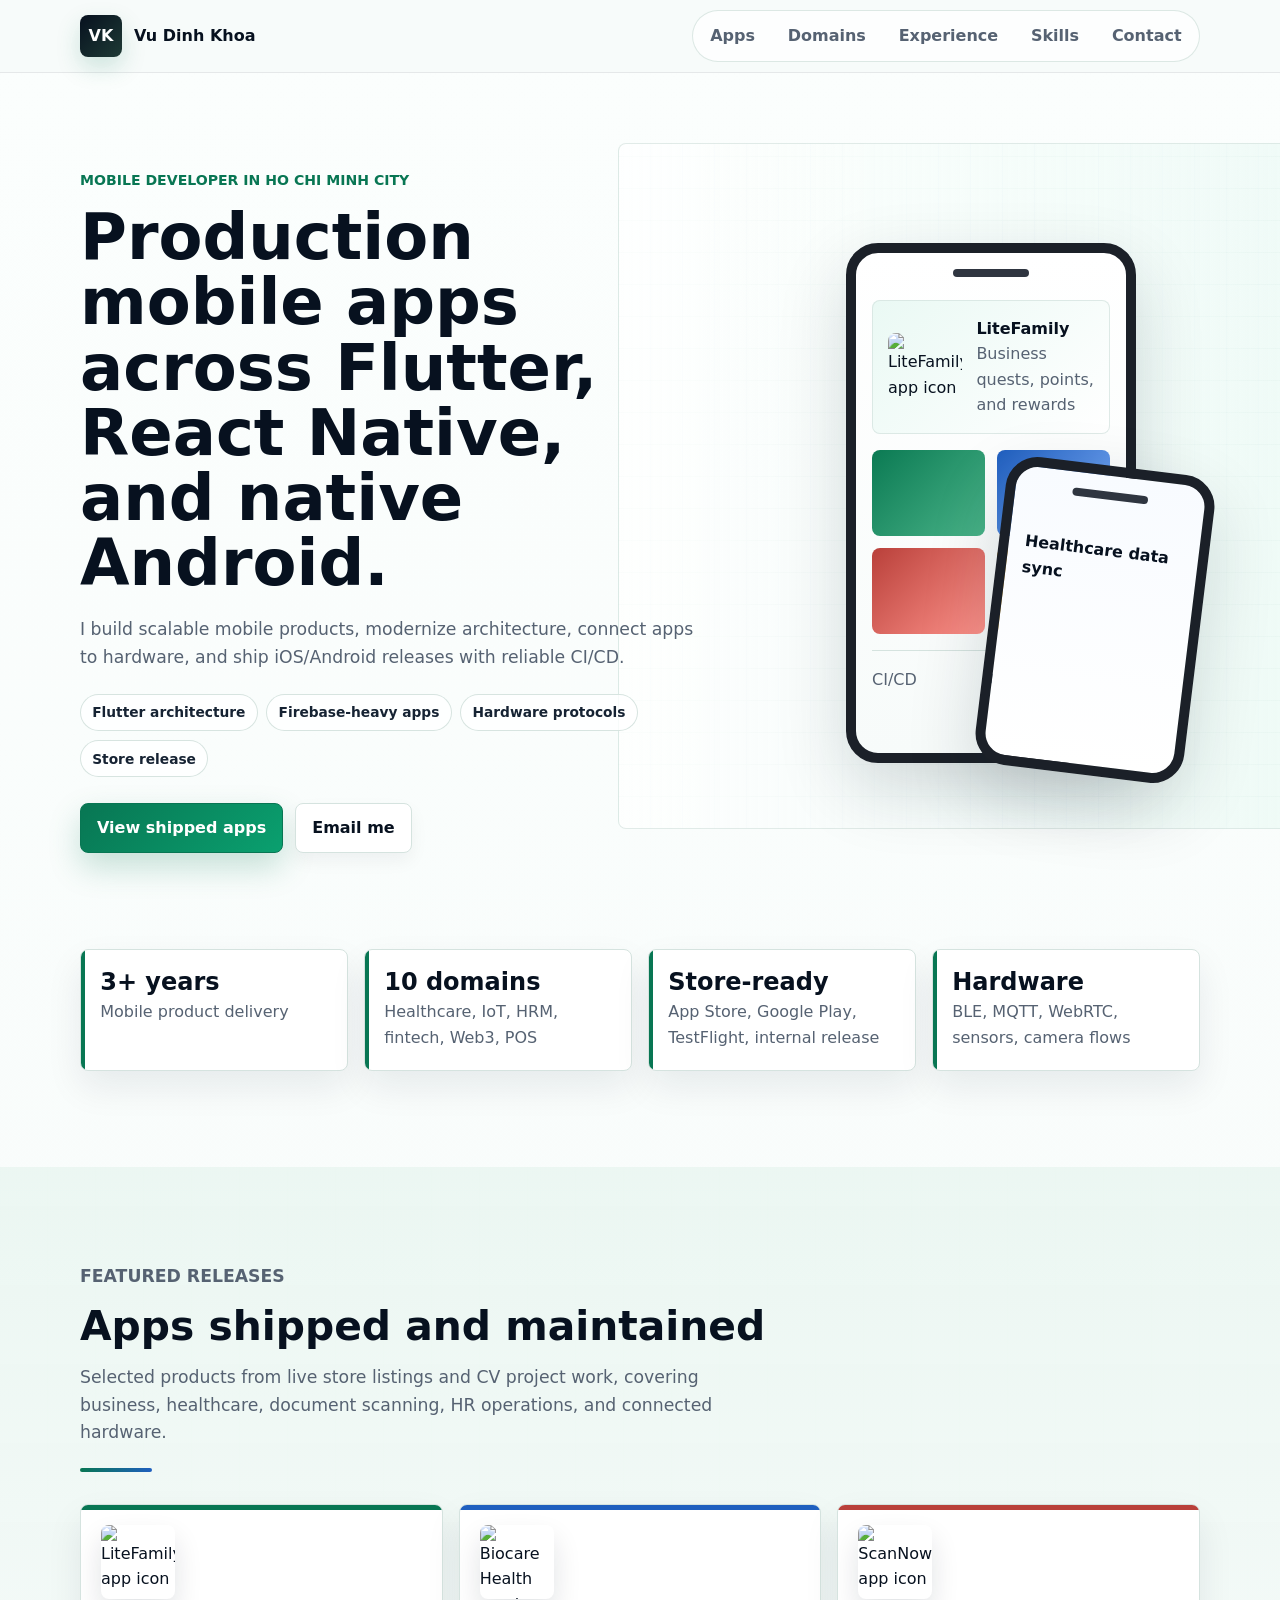
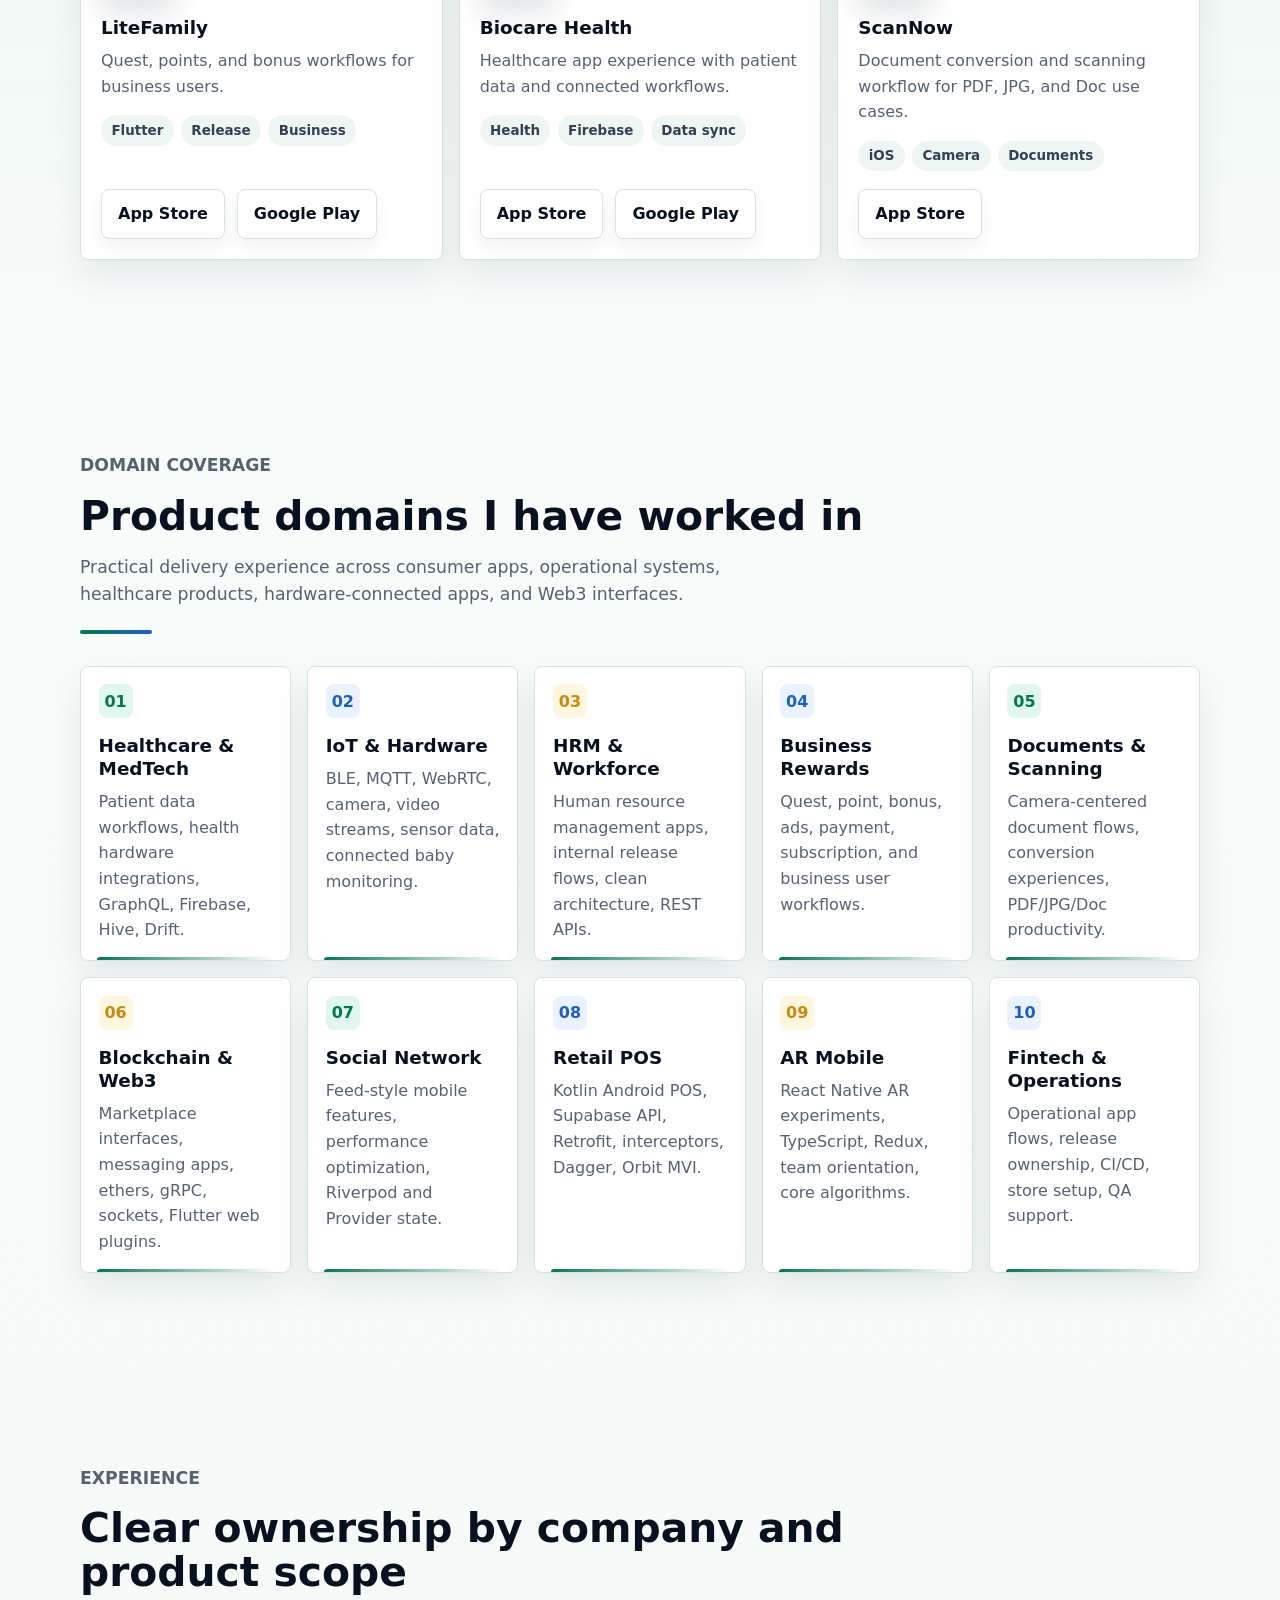
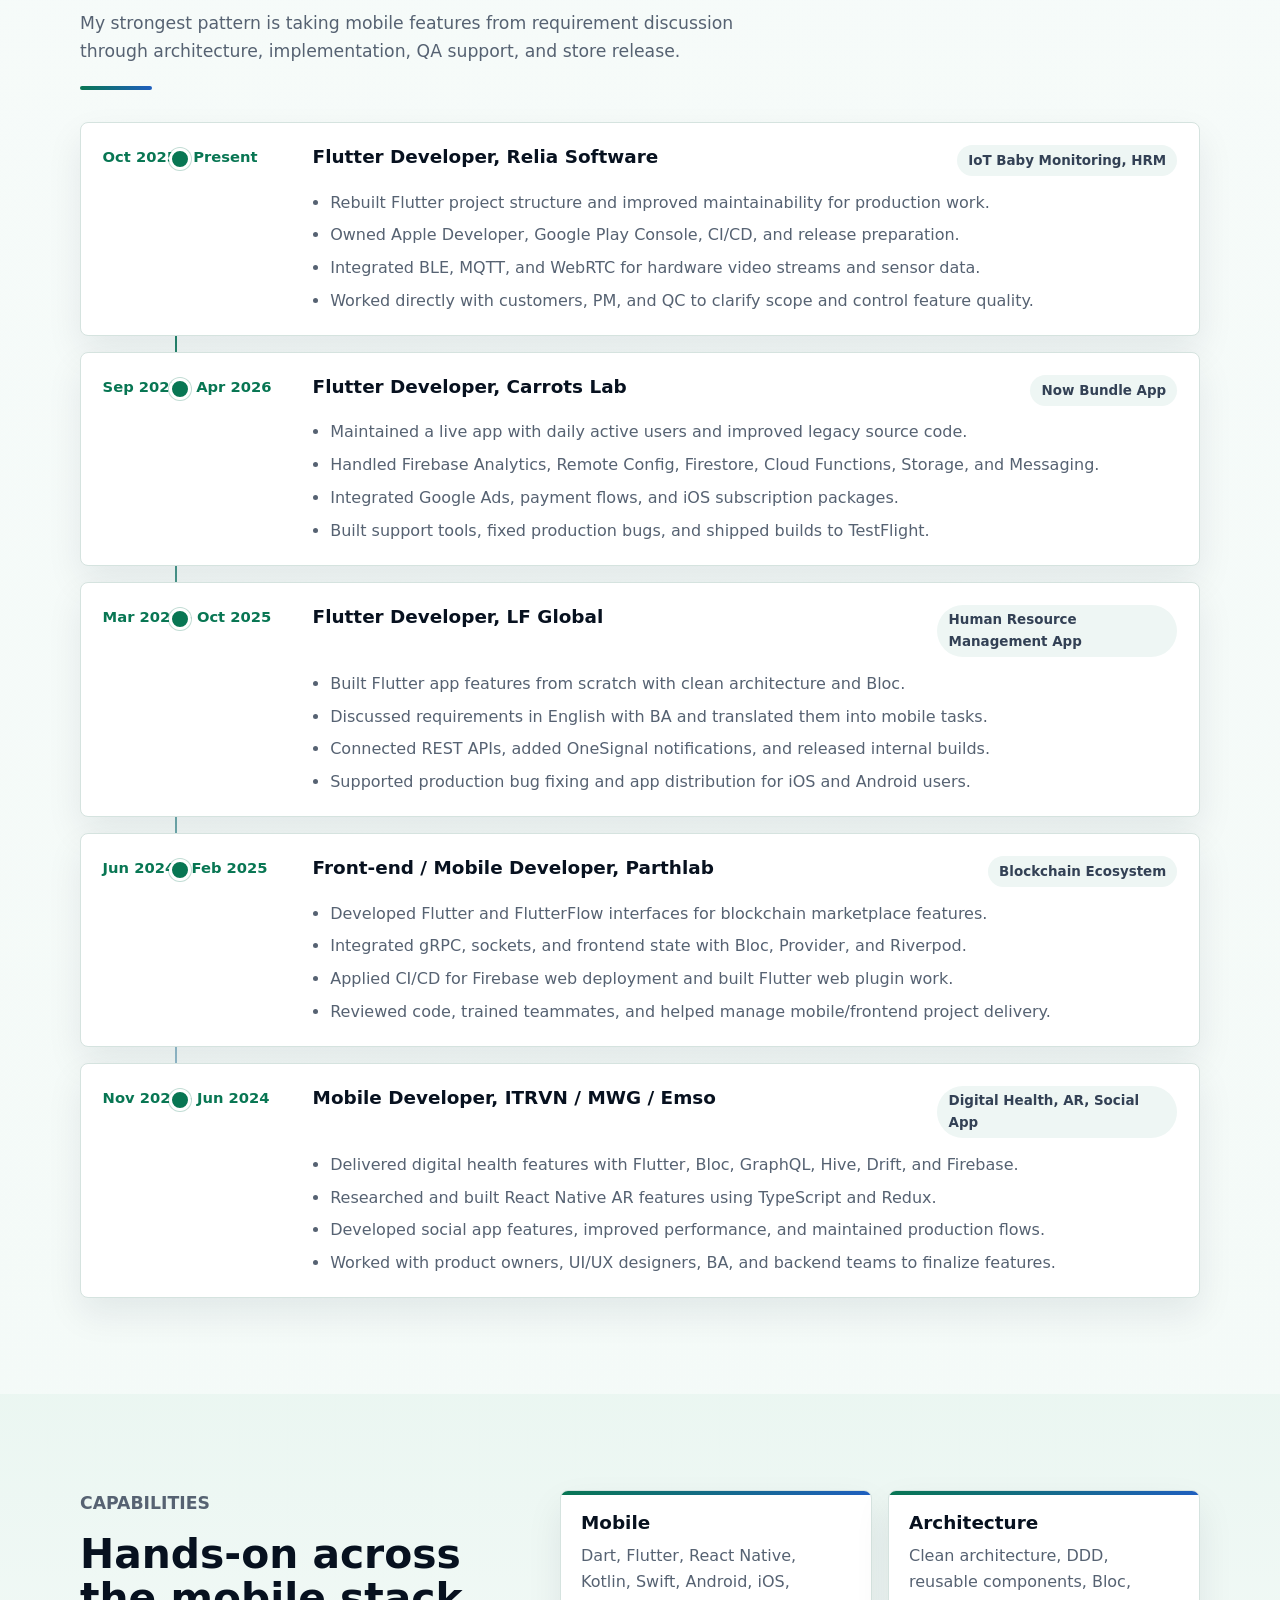
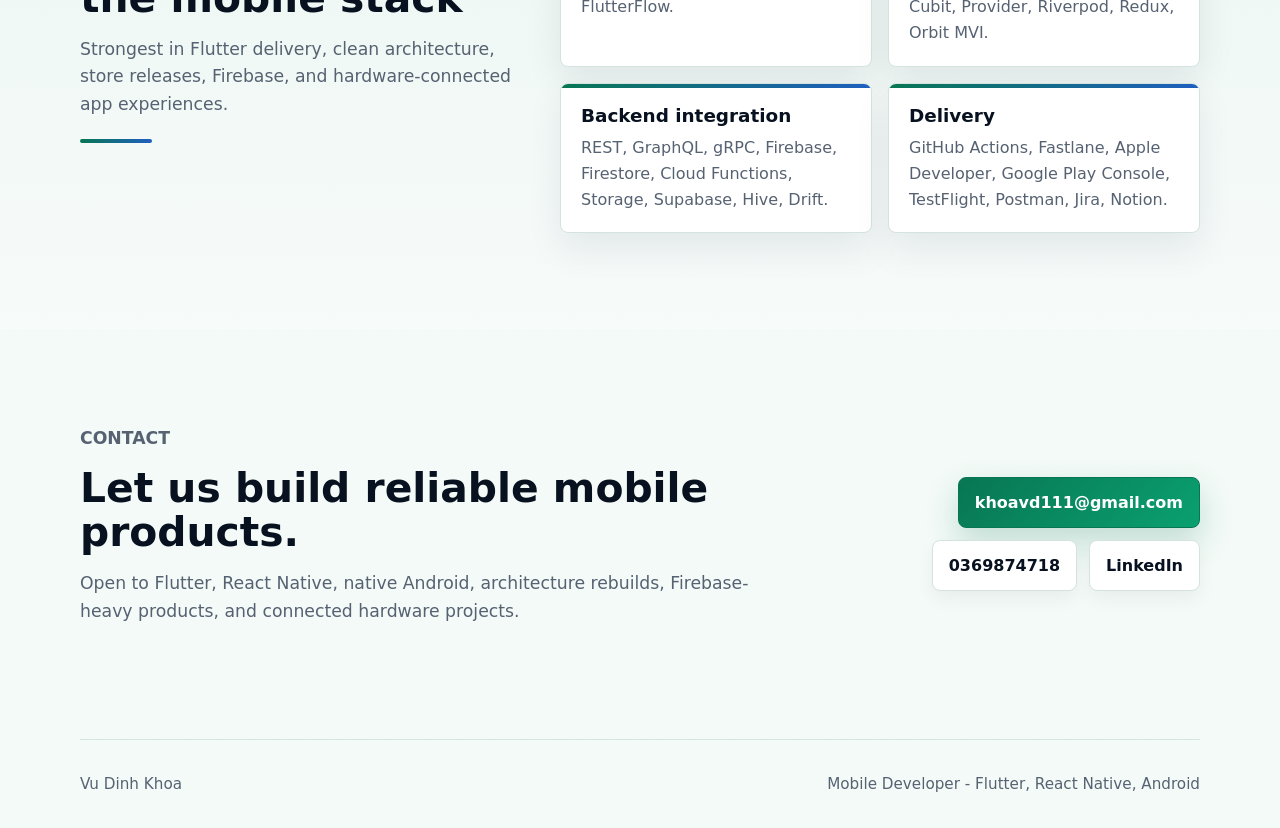
==== commit a0b76cb4: "Polish portfolio visual design" ====
--- a/index.html
+++ b/index.html
@@ -45,6 +45,12 @@
             I build scalable mobile products, modernize architecture, connect apps to hardware,
             and ship iOS/Android releases with reliable CI/CD.
           </p>
+          <div class="hero-badges" aria-label="Core strengths">
+            <span>Flutter architecture</span>
+            <span>Firebase-heavy apps</span>
+            <span>Hardware protocols</span>
+            <span>Store release</span>
+          </div>
           <div class="hero-actions" aria-label="Primary actions">
             <a class="button primary" href="#apps">View shipped apps</a>
             <a class="button secondary" href="mailto:khoavd111@gmail.com">Email me</a>
--- a/styles.css
+++ b/styles.css
@@ -1,17 +1,20 @@
 :root {
   color-scheme: light;
-  --ink: #111827;
-  --muted: #526070;
-  --paper: #fbfaf7;
-  --band: #f0f7f4;
-  --line: #d8e2dc;
-  --green: #0b7a53;
-  --green-dark: #07563c;
+  --ink: #07111f;
+  --muted: #566272;
+  --paper: #f7fbfa;
+  --band: #eaf6f1;
+  --line: #d5e3df;
+  --green: #087653;
+  --green-dark: #054a35;
   --blue: #1f5fbf;
   --red: #b9403a;
-  --gold: #d8a02b;
+  --gold: #c98a12;
+  --aqua: #dff7ef;
+  --slate: #162333;
   --white: #ffffff;
-  --shadow: 0 24px 60px rgba(20, 36, 50, 0.14);
+  --shadow: 0 26px 70px rgba(11, 28, 45, 0.16);
+  --card-shadow: 0 16px 36px rgba(11, 28, 45, 0.08);
 }
 
 * {
@@ -24,7 +27,8 @@
 
 body {
   margin: 0;
-  background: var(--paper);
+  background:
+    linear-gradient(180deg, #fbfefd 0%, var(--paper) 38%, #f3faf7 100%);
   color: var(--ink);
   font-family: Inter, ui-sans-serif, system-ui, -apple-system, BlinkMacSystemFont, "Segoe UI", sans-serif;
   line-height: 1.6;
@@ -67,7 +71,7 @@
   top: 0;
   z-index: 5;
   border-bottom: 1px solid rgba(17, 24, 39, 0.08);
-  background: rgba(251, 250, 247, 0.92);
+  background: rgba(247, 251, 250, 0.9);
   backdrop-filter: blur(16px);
 }
 
@@ -99,13 +103,18 @@
   display: grid;
   place-items: center;
   border-radius: 8px;
-  background: var(--ink);
+  background: linear-gradient(135deg, var(--ink), #1e3a35);
   color: var(--white);
   font-weight: 900;
+  box-shadow: 0 10px 24px rgba(8, 118, 83, 0.18);
 }
 
 .nav-links {
   gap: 0.35rem;
+  border: 1px solid rgba(213, 227, 223, 0.82);
+  border-radius: 999px;
+  background: rgba(255, 255, 255, 0.72);
+  padding: 0.24rem;
 }
 
 .nav-links a {
@@ -120,8 +129,8 @@
 }
 
 .nav-links a:hover {
-  background: var(--white);
-  color: var(--ink);
+  background: var(--ink);
+  color: var(--white);
 }
 
 .section {
@@ -131,11 +140,31 @@
 }
 
 .hero {
+  position: relative;
   min-height: calc(100vh - 72px);
   display: grid;
   grid-template-columns: minmax(0, 1.04fr) minmax(330px, 0.76fr);
   align-items: center;
   gap: 3.5rem;
+}
+
+.hero::before {
+  content: "";
+  position: absolute;
+  inset: 8% -10% auto 48%;
+  height: 78%;
+  border: 1px solid rgba(213, 227, 223, 0.7);
+  border-radius: 8px;
+  background:
+    linear-gradient(90deg, rgba(255, 255, 255, 0.7), rgba(223, 247, 239, 0.42)),
+    repeating-linear-gradient(0deg, transparent 0 31px, rgba(8, 118, 83, 0.08) 32px),
+    repeating-linear-gradient(90deg, transparent 0 31px, rgba(31, 95, 191, 0.06) 32px);
+  pointer-events: none;
+}
+
+.hero-content,
+.hero-visual {
+  z-index: 1;
 }
 
 .eyebrow {
@@ -180,6 +209,23 @@
   font-size: 1.08rem;
 }
 
+.hero-badges {
+  display: flex;
+  flex-wrap: wrap;
+  gap: 0.55rem;
+  margin: 1.4rem 0 1.6rem;
+}
+
+.hero-badges span {
+  border: 1px solid rgba(213, 227, 223, 0.95);
+  border-radius: 999px;
+  background: rgba(255, 255, 255, 0.78);
+  color: var(--slate);
+  padding: 0.42rem 0.7rem;
+  font-size: 0.86rem;
+  font-weight: 850;
+}
+
 .hero-actions,
 .contact-actions,
 .store-links {
@@ -203,8 +249,9 @@
 
 .button.primary {
   border-color: var(--green);
-  background: var(--green);
+  background: linear-gradient(135deg, var(--green), #0aa06f);
   color: var(--white);
+  box-shadow: 0 14px 32px rgba(8, 118, 83, 0.22);
 }
 
 .button.primary:hover {
@@ -215,6 +262,7 @@
 .store-links a {
   background: var(--white);
   color: var(--ink);
+  box-shadow: 0 8px 18px rgba(11, 28, 45, 0.05);
 }
 
 .button.secondary:hover,
@@ -242,6 +290,7 @@
   top: 0.75rem;
   min-height: 520px;
   padding: 1rem;
+  background: linear-gradient(180deg, #ffffff, #f7fbfa);
 }
 
 .phone-frame-side {
@@ -252,7 +301,7 @@
   min-height: 310px;
   padding: 1rem;
   transform: rotate(7deg);
-  background: #f8fbff;
+  background: linear-gradient(180deg, #f8fbff, #ffffff);
 }
 
 .phone-top {
@@ -270,7 +319,8 @@
   align-items: center;
   padding: 1rem;
   border-radius: 8px;
-  background: #eef8f4;
+  background: linear-gradient(135deg, #eaf9f4, #ffffff);
+  box-shadow: inset 0 0 0 1px rgba(213, 227, 223, 0.75);
 }
 
 .app-stack img,
--- a/sections.css
+++ b/sections.css
@@ -13,10 +13,21 @@
   border: 1px solid var(--line);
   border-radius: 8px;
   background: var(--white);
+  box-shadow: var(--card-shadow);
 }
 
 .stat-item {
+  position: relative;
   padding: 1.2rem;
+  overflow: hidden;
+}
+
+.stat-item::before {
+  content: "";
+  position: absolute;
+  inset: 0 auto 0 0;
+  width: 4px;
+  background: var(--green);
 }
 
 .stat-item strong {
@@ -31,11 +42,24 @@
   max-width: none;
   padding-left: max(1rem, calc((100vw - 1120px) / 2));
   padding-right: max(1rem, calc((100vw - 1120px) / 2));
-  background: var(--band);
+  background:
+    linear-gradient(180deg, rgba(234, 246, 241, 0.92), rgba(247, 251, 250, 0.96)),
+    repeating-linear-gradient(90deg, transparent 0 47px, rgba(8, 118, 83, 0.05) 48px);
 }
 
 .section-heading {
+  position: relative;
   margin-bottom: 2rem;
+}
+
+.section-heading::after {
+  content: "";
+  display: block;
+  width: 72px;
+  height: 4px;
+  margin-top: 1.3rem;
+  border-radius: 999px;
+  background: linear-gradient(90deg, var(--green), var(--blue));
 }
 
 .section-heading.compact {
@@ -55,6 +79,12 @@
   gap: 1.1rem;
   padding: 1.25rem;
   overflow: hidden;
+  transition: transform 160ms ease, box-shadow 160ms ease;
+}
+
+.app-card:hover {
+  transform: translateY(-4px);
+  box-shadow: 0 22px 48px rgba(11, 28, 45, 0.12);
 }
 
 .app-card::before {
@@ -76,6 +106,7 @@
 .app-card > img {
   width: 74px;
   height: 74px;
+  box-shadow: 0 14px 28px rgba(11, 28, 45, 0.12);
 }
 
 .tag-list {
@@ -87,7 +118,7 @@
 
 .tag-list span {
   border-radius: 999px;
-  background: #eef2f7;
+  background: #eef6f4;
   color: #334155;
   padding: 0.28rem 0.65rem;
   font-size: 0.84rem;
@@ -101,8 +132,16 @@
 }
 
 .domain-card {
+  position: relative;
   min-height: 190px;
   padding: 1.1rem;
+  overflow: hidden;
+  transition: transform 160ms ease, border-color 160ms ease;
+}
+
+.domain-card:hover {
+  border-color: rgba(8, 118, 83, 0.42);
+  transform: translateY(-3px);
 }
 
 .domain-card span {
@@ -113,9 +152,28 @@
   height: 34px;
   margin-bottom: 1rem;
   border-radius: 8px;
-  background: #eef8f4;
+  background: var(--aqua);
   color: var(--green);
   font-weight: 900;
+}
+
+.domain-card:nth-child(2n) span {
+  background: #eaf1ff;
+  color: var(--blue);
+}
+
+.domain-card:nth-child(3n) span {
+  background: #fff6df;
+  color: var(--gold);
+}
+
+.domain-card::after {
+  content: "";
+  position: absolute;
+  inset: auto 1rem 0;
+  height: 3px;
+  border-radius: 999px 999px 0 0;
+  background: linear-gradient(90deg, var(--green), transparent);
 }
 
 .domain-card p {
@@ -124,20 +182,46 @@
 }
 
 .timeline {
-  display: grid;
-  gap: 1rem;
+  position: relative;
+  display: grid;
+  gap: 1rem;
+}
+
+.timeline::before {
+  content: "";
+  position: absolute;
+  left: 95px;
+  top: 1.4rem;
+  bottom: 1.4rem;
+  width: 2px;
+  background: linear-gradient(180deg, var(--green), rgba(31, 95, 191, 0.3));
 }
 
 .timeline article {
+  position: relative;
   display: grid;
   grid-template-columns: 190px minmax(0, 1fr);
   gap: 1.25rem;
   padding: 1.35rem;
 }
 
+.timeline article::before {
+  content: "";
+  position: absolute;
+  left: 88px;
+  top: 1.55rem;
+  width: 16px;
+  height: 16px;
+  border: 3px solid var(--white);
+  border-radius: 50%;
+  background: var(--green);
+  box-shadow: 0 0 0 1px rgba(8, 118, 83, 0.25);
+}
+
 .timeline time {
   color: var(--green);
   font-weight: 900;
+  font-size: 0.92rem;
 }
 
 .experience-head {
@@ -156,7 +240,7 @@
   flex: 0 0 auto;
   max-width: 240px;
   border-radius: 999px;
-  background: #eef2f7;
+  background: #eef6f4;
   color: #334155;
   padding: 0.3rem 0.7rem;
   font-size: 0.84rem;
@@ -191,7 +275,17 @@
 }
 
 .skill-block {
+  position: relative;
   padding: 1.25rem;
+  overflow: hidden;
+}
+
+.skill-block::before {
+  content: "";
+  position: absolute;
+  inset: 0 0 auto;
+  height: 4px;
+  background: linear-gradient(90deg, var(--green), var(--blue));
 }
 
 .contact {
@@ -199,6 +293,10 @@
   grid-template-columns: minmax(0, 1fr) auto;
   align-items: center;
   gap: 2rem;
+}
+
+.contact h2 {
+  max-width: 680px;
 }
 
 .contact-actions {
--- a/responsive.css
+++ b/responsive.css
@@ -3,6 +3,11 @@
   .split-layout,
   .contact {
     grid-template-columns: 1fr;
+  }
+
+  .hero::before {
+    inset: 42% 0 auto;
+    height: 46%;
   }
 
   .hero {
@@ -51,7 +56,7 @@
 
   .nav-links {
     flex: 1;
-    justify-content: flex-end;
+    justify-content: flex-start;
     overflow-x: auto;
     padding-bottom: 0.2rem;
   }
@@ -88,6 +93,16 @@
   .hero-actions,
   .button {
     width: 100%;
+  }
+
+  .hero-badges {
+    gap: 0.45rem;
+    margin: 1rem 0 1.2rem;
+  }
+
+  .hero-badges span {
+    font-size: 0.8rem;
+    padding: 0.34rem 0.58rem;
   }
 
   .hero-visual {
@@ -153,6 +168,11 @@
     grid-template-columns: 1fr;
   }
 
+  .timeline::before,
+  .timeline article::before {
+    display: none;
+  }
+
   .experience-head {
     display: grid;
     gap: 0.55rem;
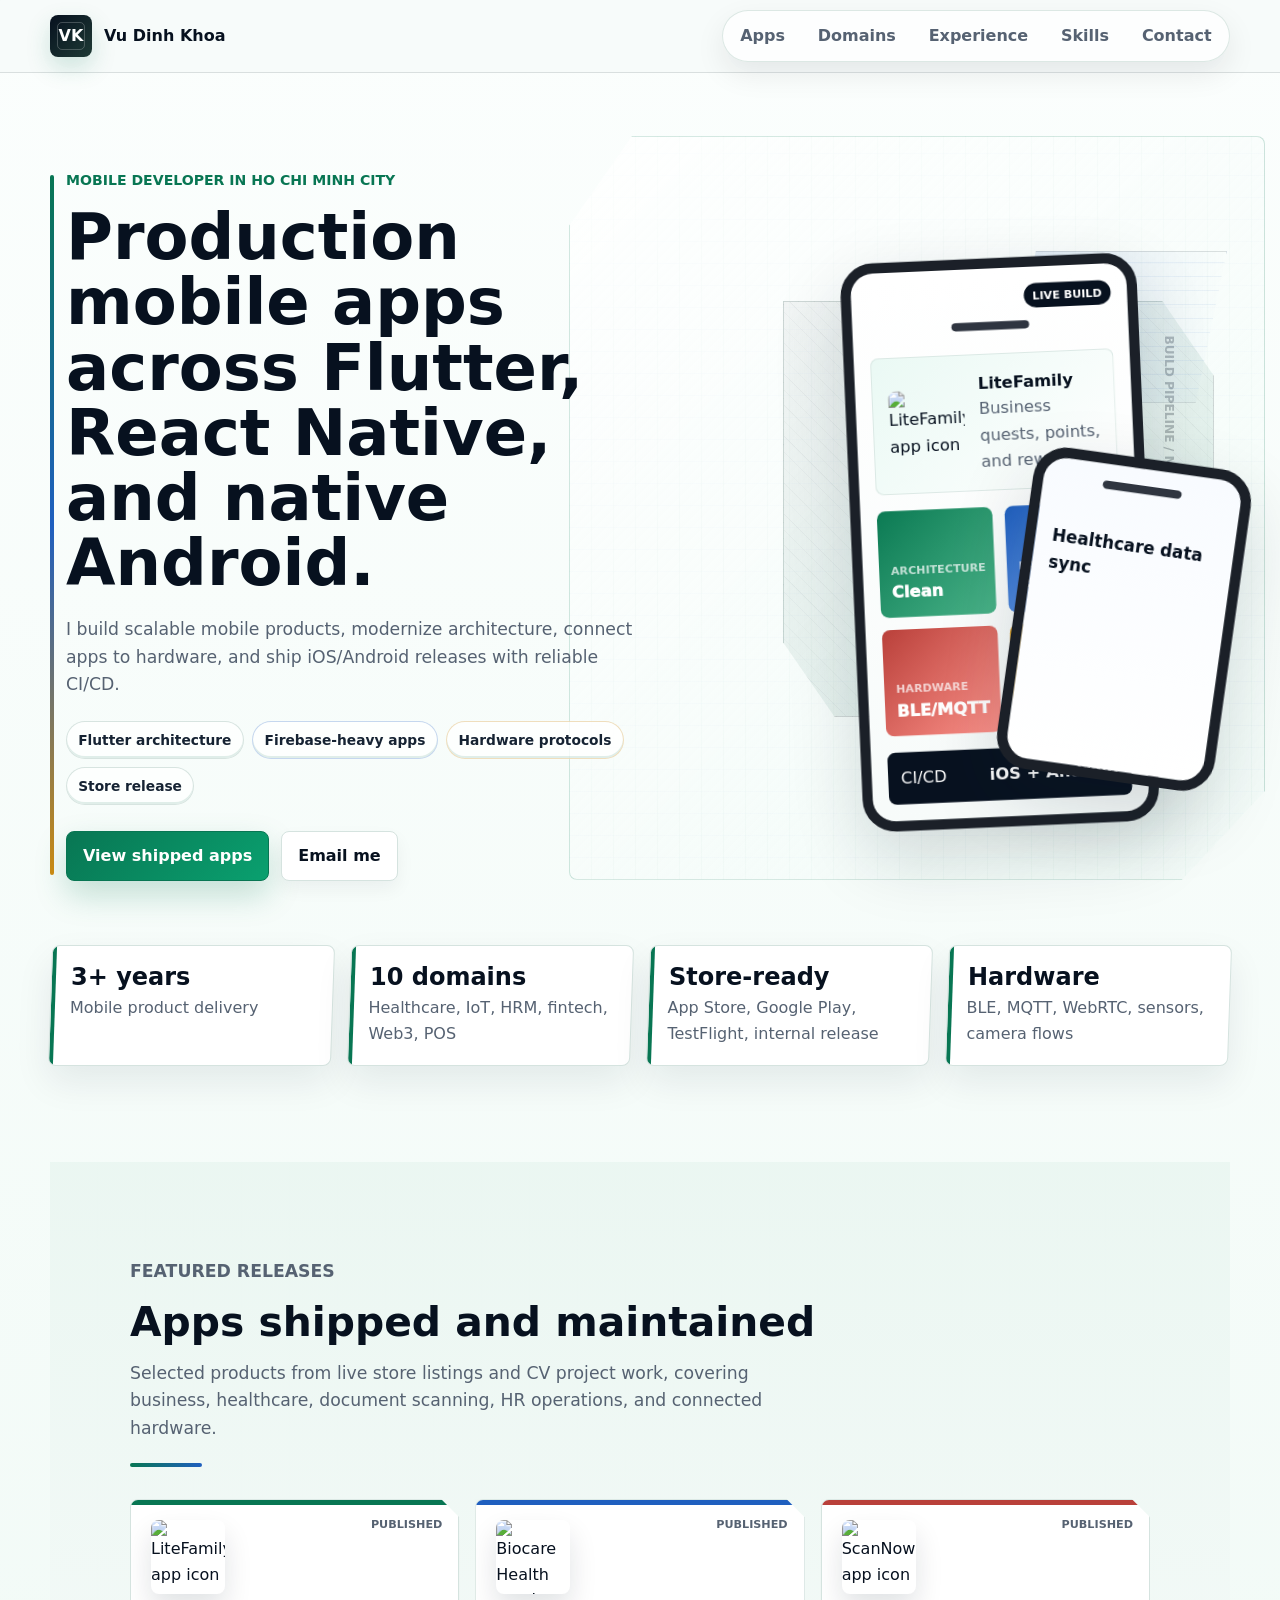
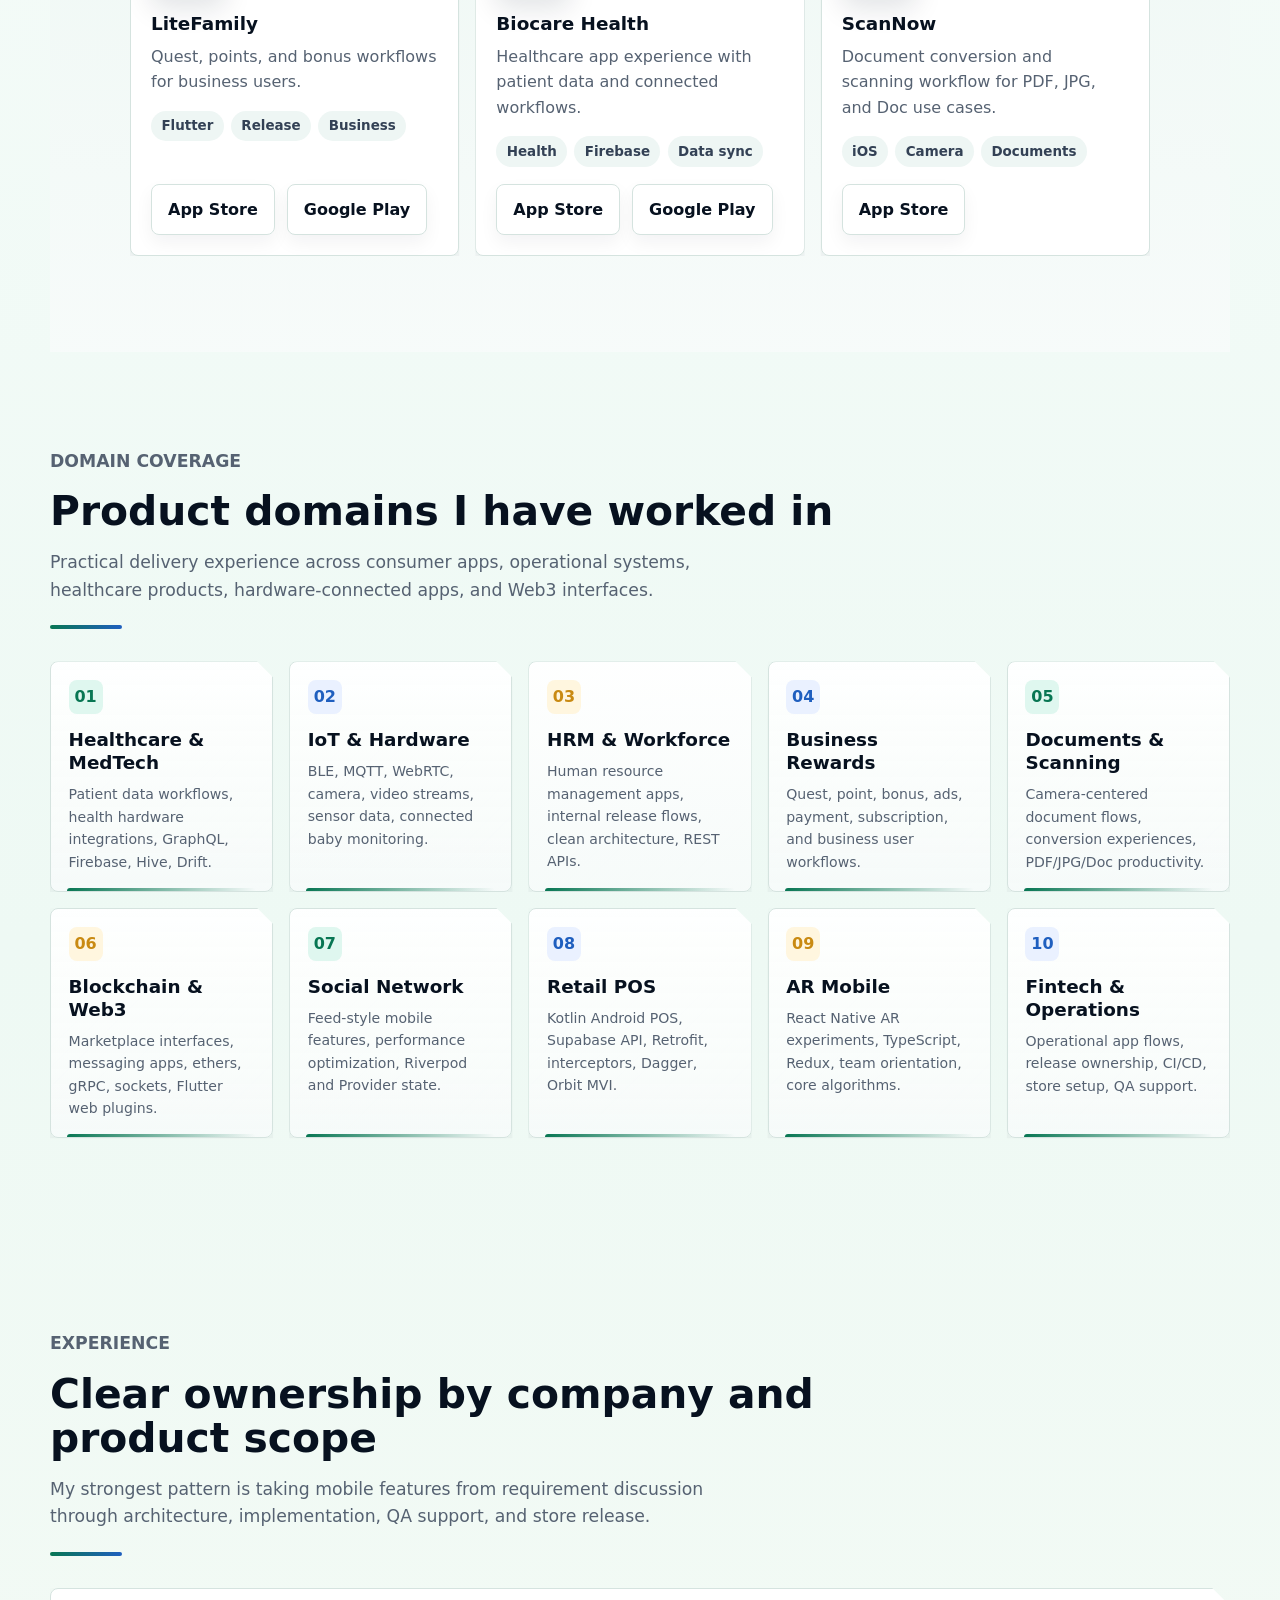
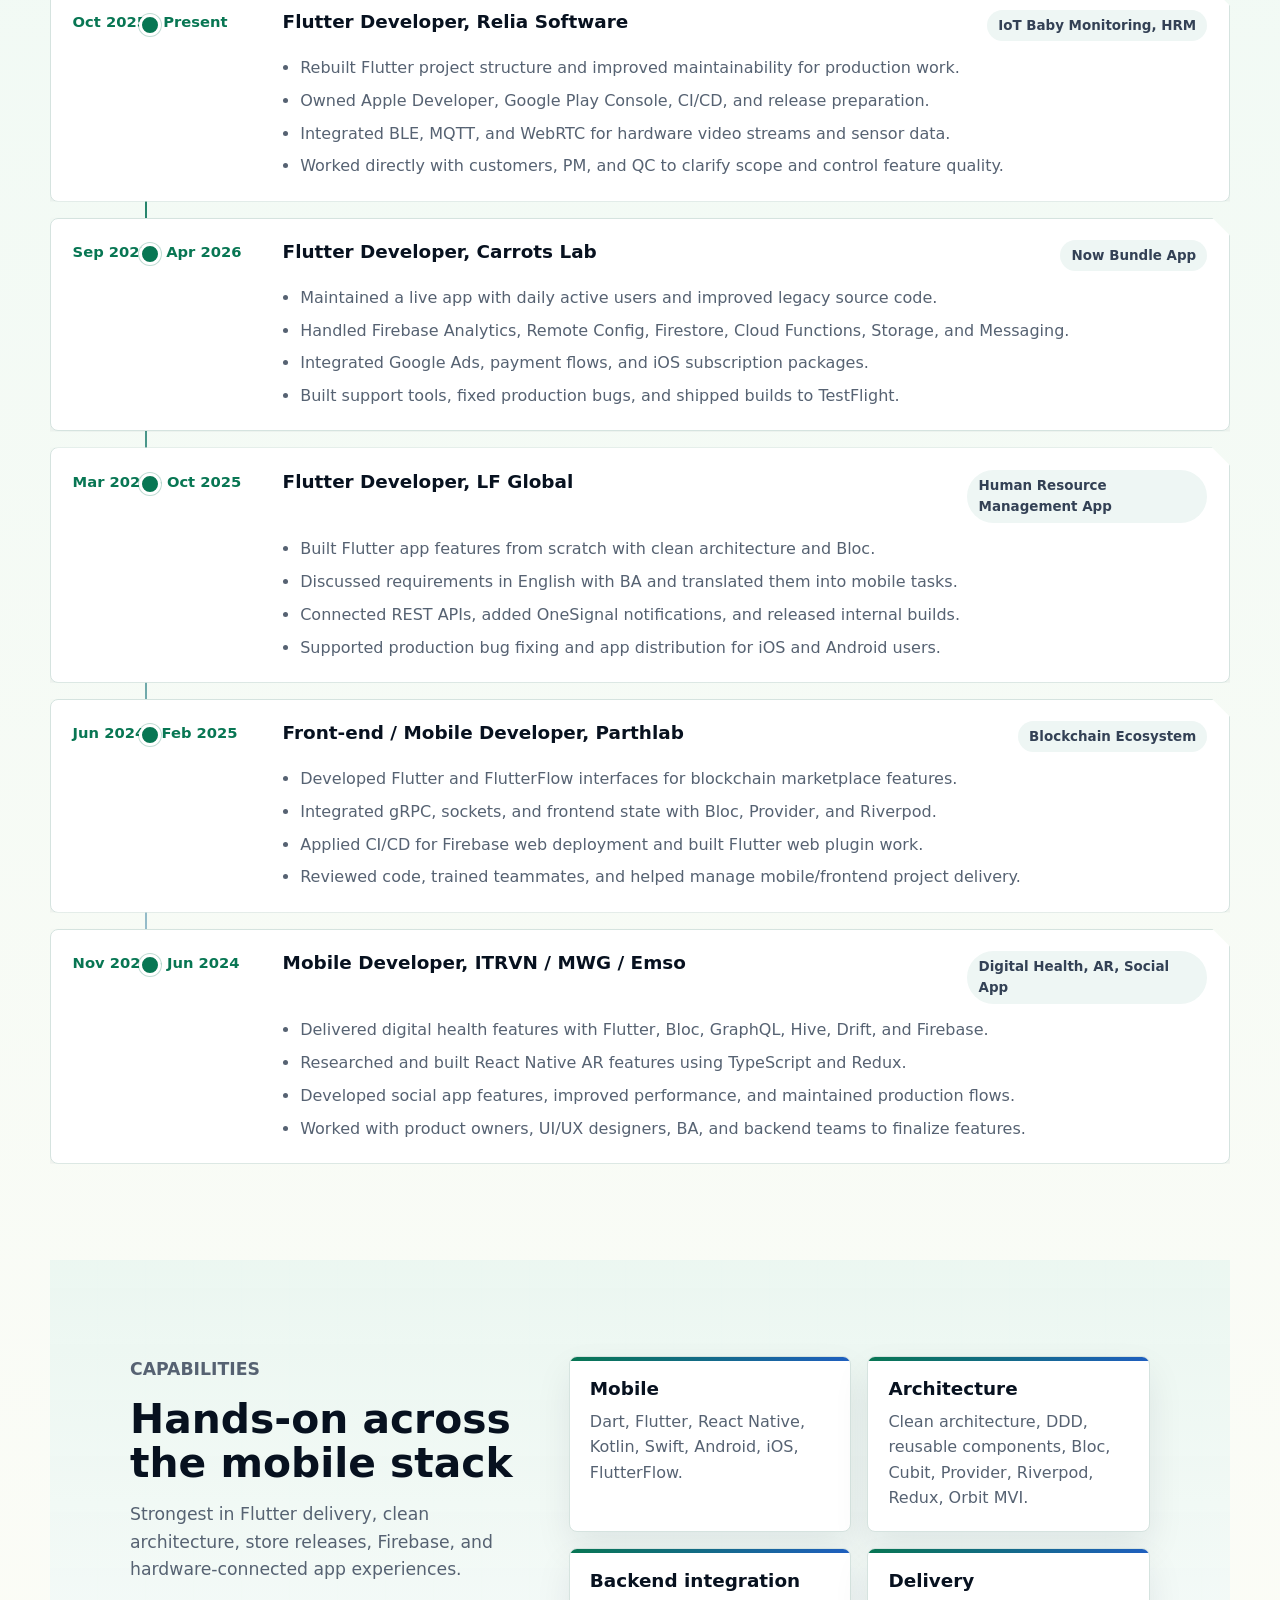
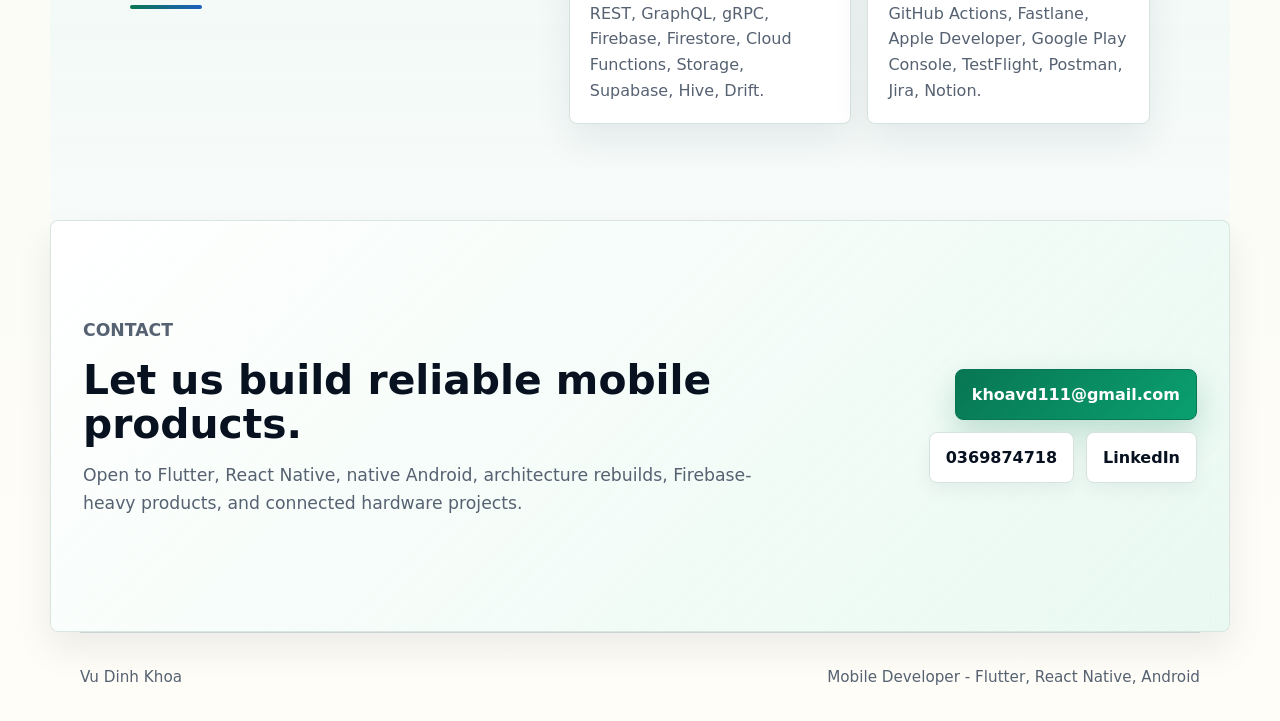
==== commit 5fbfe549: "Create cockpit portfolio concept" ====
--- a/index.html
+++ b/index.html
@@ -16,6 +16,7 @@
     <link rel="stylesheet" href="styles.css">
     <link rel="stylesheet" href="sections.css">
     <link rel="stylesheet" href="responsive.css">
+    <link rel="stylesheet" href="creative.css">
   </head>
   <body>
     <a class="skip-link" href="#main">Skip to content</a>
--- a/creative.css
+++ b/creative.css
@@ -0,0 +1,389 @@
+body {
+  background:
+    linear-gradient(135deg, rgba(8, 118, 83, 0.08) 0 1px, transparent 1px 36px),
+    linear-gradient(45deg, rgba(31, 95, 191, 0.05) 0 1px, transparent 1px 48px),
+    linear-gradient(180deg, #fbfefd 0%, #eef9f4 46%, #fffdf7 100%);
+}
+
+.site-header {
+  border-bottom-color: rgba(7, 17, 31, 0.12);
+}
+
+.nav-shell {
+  width: min(1180px, calc(100% - 2rem));
+}
+
+.brand-mark {
+  position: relative;
+  overflow: hidden;
+}
+
+.brand-mark::after {
+  content: "";
+  position: absolute;
+  inset: 7px;
+  border: 1px solid rgba(255, 255, 255, 0.22);
+  border-radius: 5px;
+}
+
+.nav-links {
+  box-shadow: 0 12px 30px rgba(7, 17, 31, 0.08);
+}
+
+.section {
+  width: min(1180px, calc(100% - 2rem));
+}
+
+.hero {
+  grid-template-columns: minmax(0, 0.95fr) minmax(390px, 0.85fr);
+  gap: 4rem;
+}
+
+.hero::before {
+  inset: 7% -3% auto 44%;
+  height: 82%;
+  border: 1px solid rgba(8, 118, 83, 0.2);
+  background:
+    linear-gradient(135deg, rgba(255, 255, 255, 0.72), rgba(223, 247, 239, 0.2)),
+    repeating-linear-gradient(90deg, transparent 0 21px, rgba(8, 118, 83, 0.08) 22px),
+    repeating-linear-gradient(0deg, transparent 0 21px, rgba(31, 95, 191, 0.055) 22px);
+  clip-path: polygon(9% 0, 100% 0, 100% 88%, 88% 100%, 0 100%, 0 12%);
+}
+
+.hero::after {
+  content: "BUILD PIPELINE / MOBILE SYSTEMS / STORE RELEASE";
+  position: absolute;
+  right: -7.5rem;
+  top: 48%;
+  color: rgba(7, 17, 31, 0.26);
+  font-size: 0.76rem;
+  font-weight: 900;
+  transform: rotate(90deg);
+  white-space: nowrap;
+}
+
+.hero-content {
+  position: relative;
+  padding-left: 1rem;
+}
+
+.hero-content::before {
+  content: "";
+  position: absolute;
+  left: 0;
+  top: 0.4rem;
+  bottom: 0.4rem;
+  width: 4px;
+  border-radius: 999px;
+  background: linear-gradient(180deg, var(--green), var(--blue), var(--gold));
+}
+
+h1 {
+  max-width: 820px;
+  text-wrap: balance;
+}
+
+.hero-badges span {
+  box-shadow: inset 0 -2px 0 rgba(8, 118, 83, 0.12);
+}
+
+.hero-badges span:nth-child(2) {
+  border-color: rgba(31, 95, 191, 0.25);
+}
+
+.hero-badges span:nth-child(3) {
+  border-color: rgba(201, 138, 18, 0.28);
+}
+
+.hero-visual {
+  isolation: isolate;
+  perspective: 900px;
+}
+
+.hero-visual::before,
+.hero-visual::after {
+  content: "";
+  position: absolute;
+  z-index: 0;
+  border: 1px solid rgba(7, 17, 31, 0.12);
+  pointer-events: none;
+}
+
+.hero-visual::before {
+  inset: 3.5rem 1rem 5.5rem 5rem;
+  background:
+    linear-gradient(135deg, rgba(7, 17, 31, 0.04), rgba(8, 118, 83, 0.1)),
+    repeating-linear-gradient(45deg, transparent 0 10px, rgba(7, 17, 31, 0.045) 11px);
+  clip-path: polygon(0 0, 88% 0, 100% 18%, 100% 100%, 12% 100%, 0 82%);
+}
+
+.hero-visual::after {
+  width: 220px;
+  height: 150px;
+  right: 0.2rem;
+  top: 0.35rem;
+  background:
+    linear-gradient(90deg, rgba(31, 95, 191, 0.13), transparent),
+    repeating-linear-gradient(0deg, transparent 0 13px, rgba(31, 95, 191, 0.12) 14px);
+  clip-path: polygon(14% 0, 100% 0, 86% 100%, 0 100%);
+}
+
+.phone-frame-main,
+.phone-frame-side {
+  z-index: 1;
+}
+
+.phone-frame-main {
+  right: 5.4rem;
+  top: 1.2rem;
+  transform: rotate(-2.5deg) translateZ(20px);
+}
+
+.phone-frame-main::before {
+  content: "LIVE BUILD";
+  display: block;
+  width: fit-content;
+  margin: 0 0 0.75rem auto;
+  border-radius: 999px;
+  background: #07111f;
+  color: #ffffff;
+  padding: 0.22rem 0.55rem;
+  font-size: 0.68rem;
+  font-weight: 900;
+}
+
+.phone-frame-side {
+  right: 0.5rem;
+  bottom: 2.2rem;
+  transform: rotate(8deg) translateZ(40px);
+}
+
+.metric-grid span {
+  position: relative;
+  display: grid;
+  align-content: end;
+  min-height: 104px;
+  padding: 0.72rem;
+  color: #ffffff;
+  overflow: hidden;
+}
+
+.metric-grid span::before {
+  color: rgba(255, 255, 255, 0.72);
+  font-size: 0.68rem;
+  font-weight: 900;
+  text-transform: uppercase;
+}
+
+.metric-grid span::after {
+  color: #ffffff;
+  font-size: 1rem;
+  font-weight: 950;
+}
+
+.metric-grid span:nth-child(1)::before {
+  content: "Architecture";
+}
+
+.metric-grid span:nth-child(1)::after {
+  content: "Clean";
+}
+
+.metric-grid span:nth-child(2)::before {
+  content: "Backend";
+}
+
+.metric-grid span:nth-child(2)::after {
+  content: "Firebase";
+}
+
+.metric-grid span:nth-child(3)::before {
+  content: "Hardware";
+}
+
+.metric-grid span:nth-child(3)::after {
+  content: "BLE/MQTT";
+}
+
+.metric-grid span:nth-child(4)::before {
+  content: "Release";
+}
+
+.metric-grid span:nth-child(4)::after {
+  content: "Store";
+}
+
+.status-row {
+  margin-top: 0.9rem;
+  border: 0;
+  border-radius: 8px;
+  background: #07111f;
+  color: #ffffff;
+  padding: 0.78rem;
+}
+
+.status-row span,
+.status-row strong {
+  color: #ffffff;
+}
+
+.stats {
+  margin-top: -2rem;
+}
+
+.stat-item {
+  transform: skewX(-2deg);
+}
+
+.stat-item > * {
+  display: block;
+  transform: skewX(2deg);
+}
+
+.app-card {
+  min-height: 320px;
+  clip-path: polygon(0 0, calc(100% - 18px) 0, 100% 18px, 100% 100%, 0 100%);
+}
+
+.app-card::after {
+  content: "published";
+  position: absolute;
+  right: 1rem;
+  top: 1rem;
+  color: var(--muted);
+  font-size: 0.7rem;
+  font-weight: 900;
+  text-transform: uppercase;
+}
+
+.domain-grid {
+  grid-template-columns: repeat(5, minmax(0, 1fr));
+  align-items: stretch;
+}
+
+.domain-card {
+  min-height: 230px;
+  clip-path: polygon(0 0, calc(100% - 16px) 0, 100% 16px, 100% 100%, 0 100%);
+  background:
+    linear-gradient(180deg, rgba(255, 255, 255, 0.96), rgba(247, 251, 250, 0.9)),
+    repeating-linear-gradient(135deg, transparent 0 13px, rgba(8, 118, 83, 0.04) 14px);
+}
+
+.domain-card span {
+  margin: 0 0 0.9rem;
+}
+
+.domain-card p {
+  font-size: 0.88rem;
+}
+
+.timeline article {
+  clip-path: polygon(0 0, calc(100% - 18px) 0, 100% 18px, 100% 100%, 0 100%);
+}
+
+.skill-block {
+  min-height: 170px;
+}
+
+.contact {
+  position: relative;
+  border: 1px solid rgba(213, 227, 223, 0.9);
+  border-radius: 8px;
+  background:
+    linear-gradient(135deg, rgba(255, 255, 255, 0.92), rgba(223, 247, 239, 0.68)),
+    repeating-linear-gradient(90deg, transparent 0 39px, rgba(8, 118, 83, 0.06) 40px);
+  padding-left: 2rem;
+  padding-right: 2rem;
+  box-shadow: var(--card-shadow);
+}
+
+@media (prefers-reduced-motion: no-preference) {
+  .phone-frame-main {
+    animation: cockpit-float 6s ease-in-out infinite;
+  }
+
+  .phone-frame-side {
+    animation: cockpit-float-side 7s ease-in-out infinite;
+  }
+}
+
+@keyframes cockpit-float {
+  0%,
+  100% {
+    transform: rotate(-2.5deg) translate3d(0, 0, 20px);
+  }
+  50% {
+    transform: rotate(-1deg) translate3d(0, -10px, 20px);
+  }
+}
+
+@keyframes cockpit-float-side {
+  0%,
+  100% {
+    transform: rotate(8deg) translate3d(0, 0, 40px);
+  }
+  50% {
+    transform: rotate(6deg) translate3d(0, 8px, 40px);
+  }
+}
+
+@media (max-width: 980px) {
+  .domain-grid {
+    grid-template-columns: repeat(2, 1fr);
+  }
+
+  .domain-card {
+    min-height: 210px;
+  }
+}
+@media (max-width: 700px) {
+  .hero::before,
+  .hero::after,
+  .hero-visual::before,
+  .hero-visual::after {
+    display: none;
+  }
+
+  .hero { grid-template-columns: 1fr; }
+
+  .hero-content { padding-left: 0; }
+
+  .hero-content::before { display: none; }
+
+  .phone-frame-main,
+  .phone-frame-side {
+    transform: none;
+    animation: none;
+  }
+
+  .phone-frame-main::before {
+    display: none;
+  }
+
+  .stats {
+    margin-top: 0;
+  }
+
+  .stat-item,
+  .stat-item > * {
+    transform: none;
+  }
+
+  .app-card,
+  .timeline article {
+    clip-path: none;
+  }
+
+  .domain-grid {
+    grid-template-columns: 1fr;
+  }
+
+  .domain-card,
+  .domain-card p {
+    min-height: auto;
+  }
+
+  .contact {
+    padding: 4rem 1rem;
+  }
+}
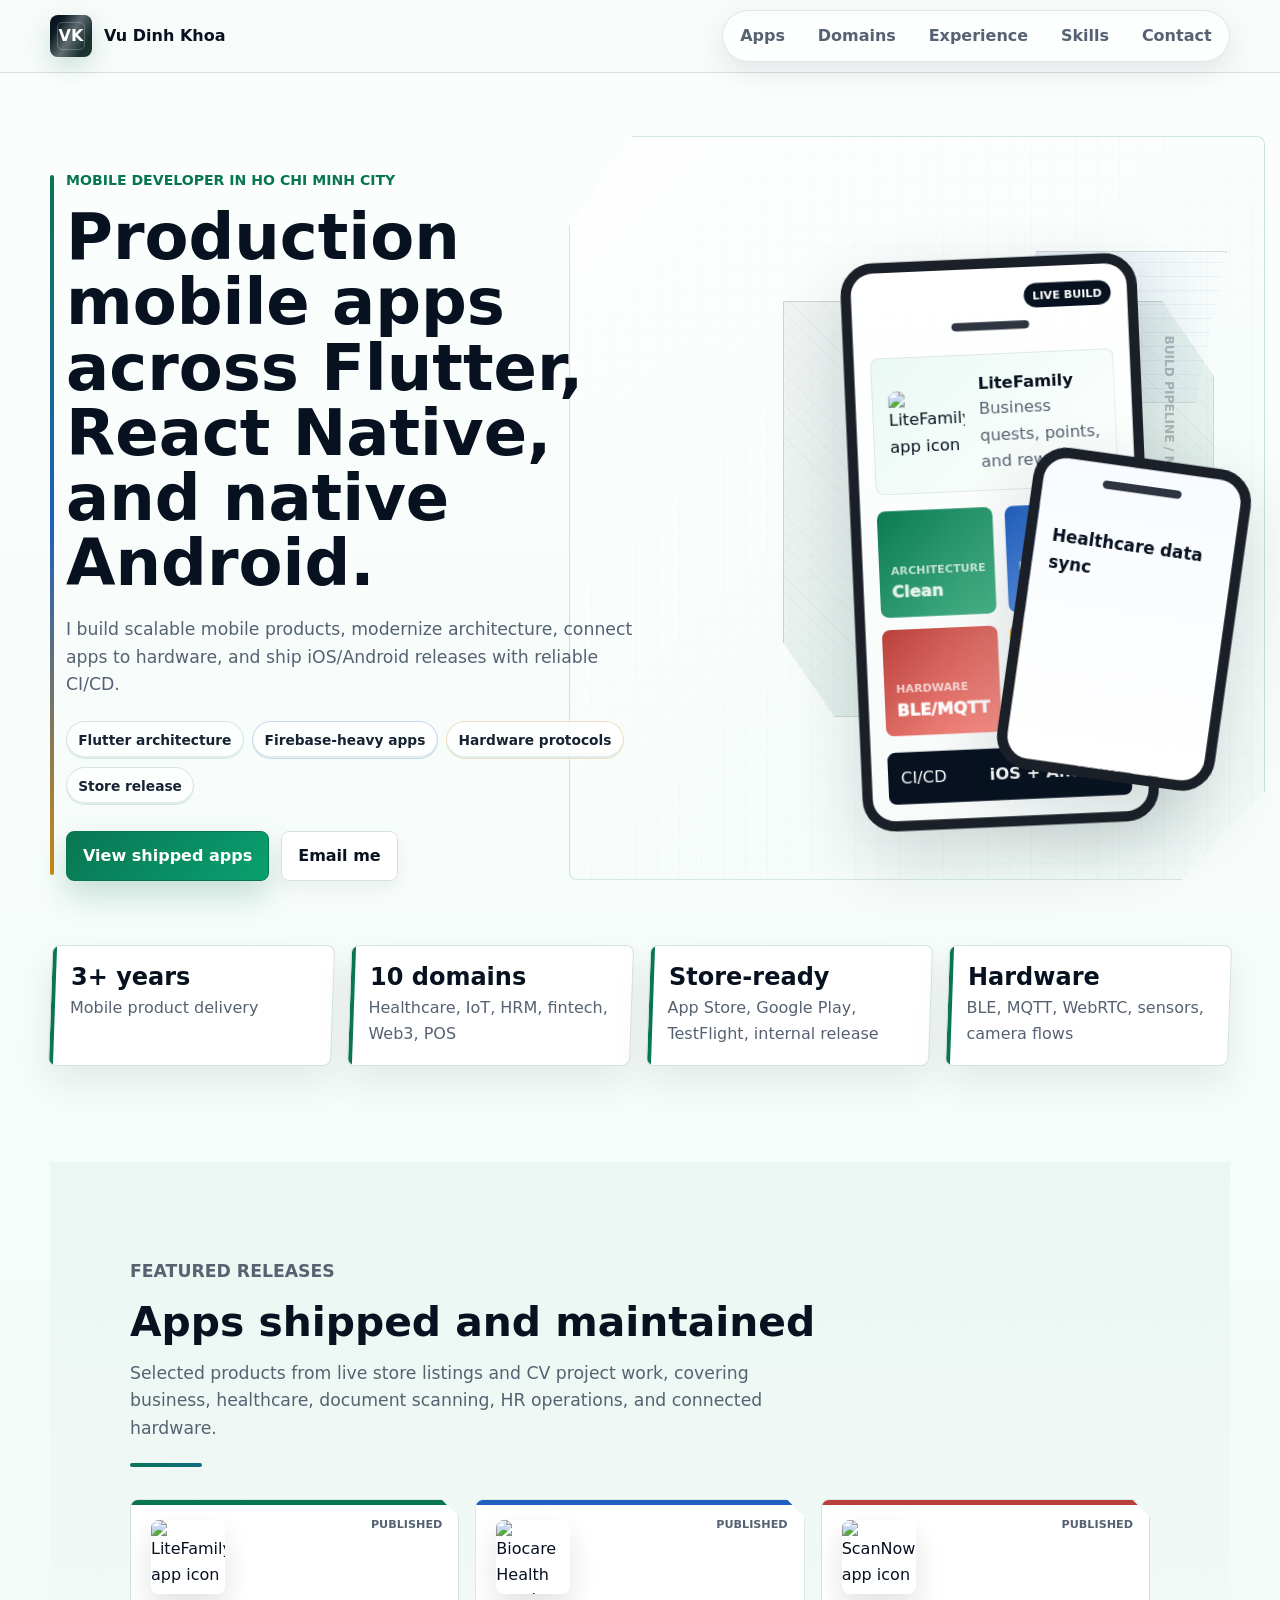
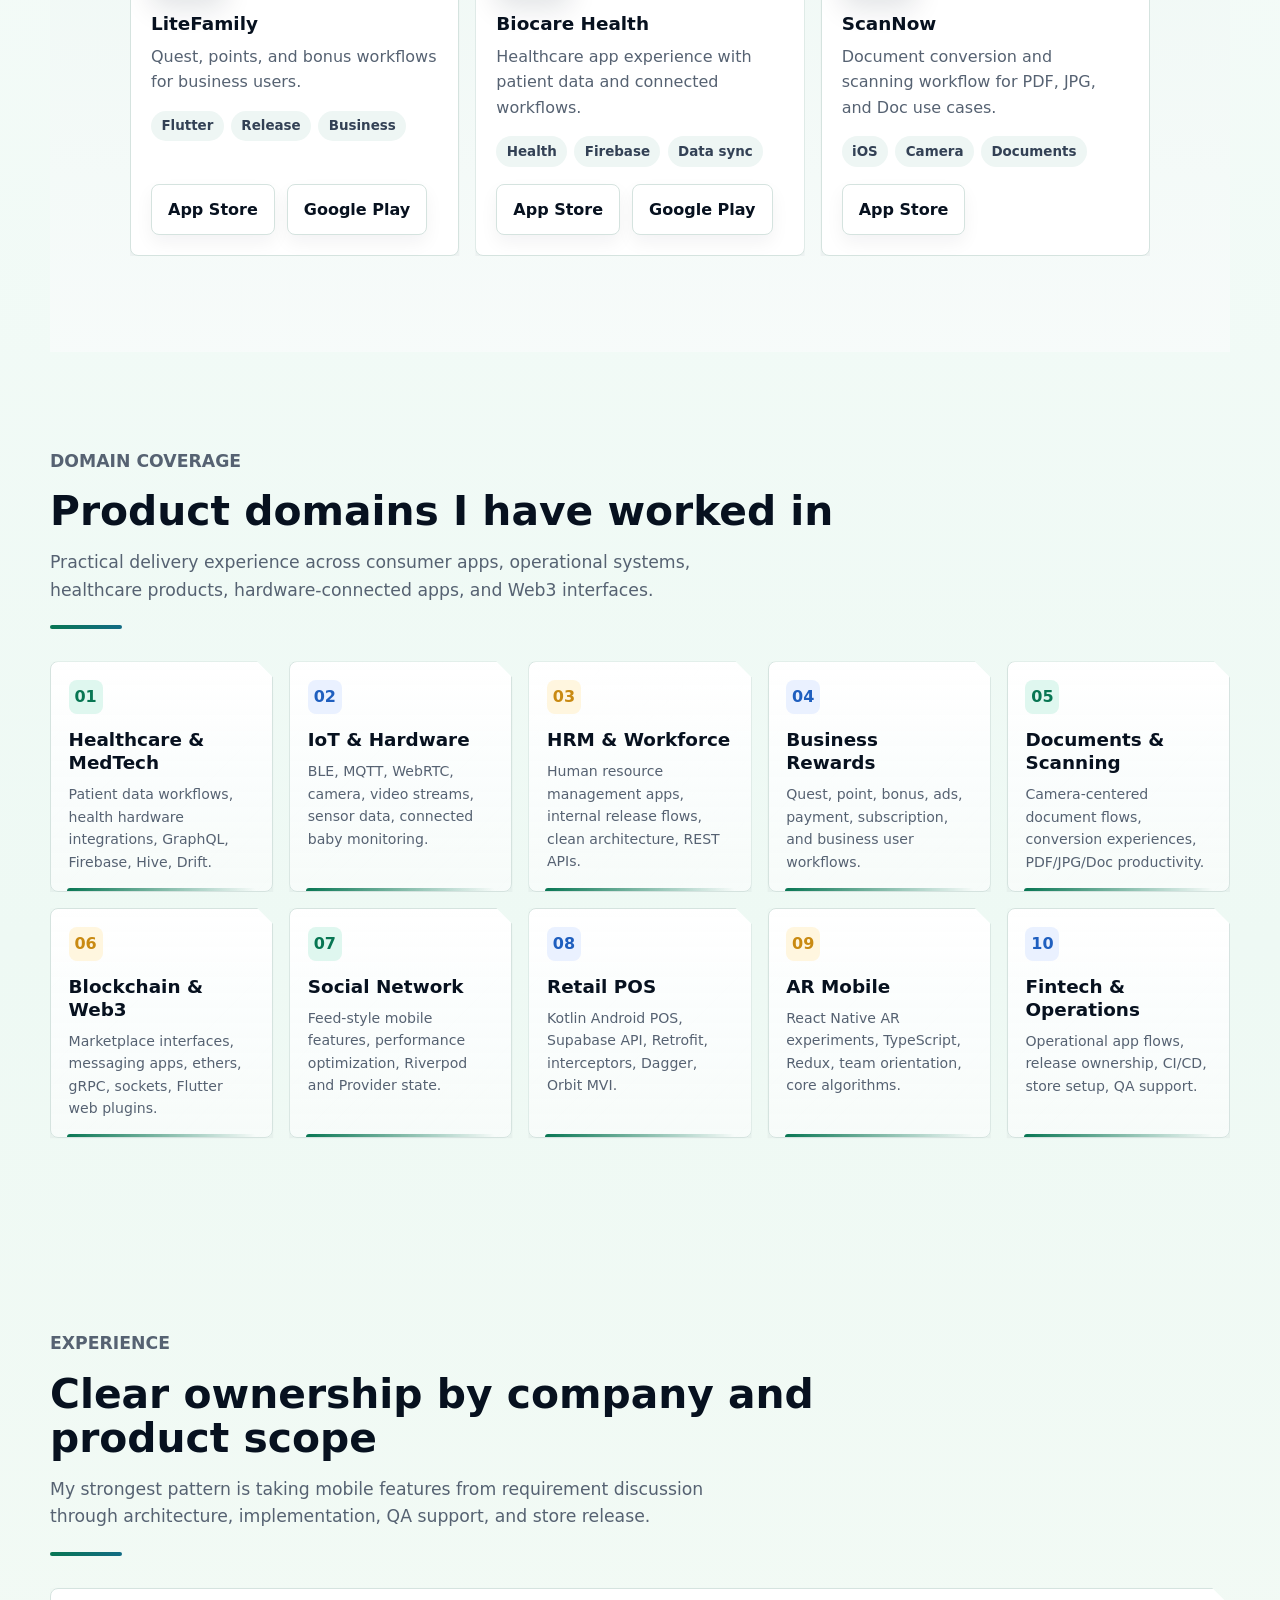
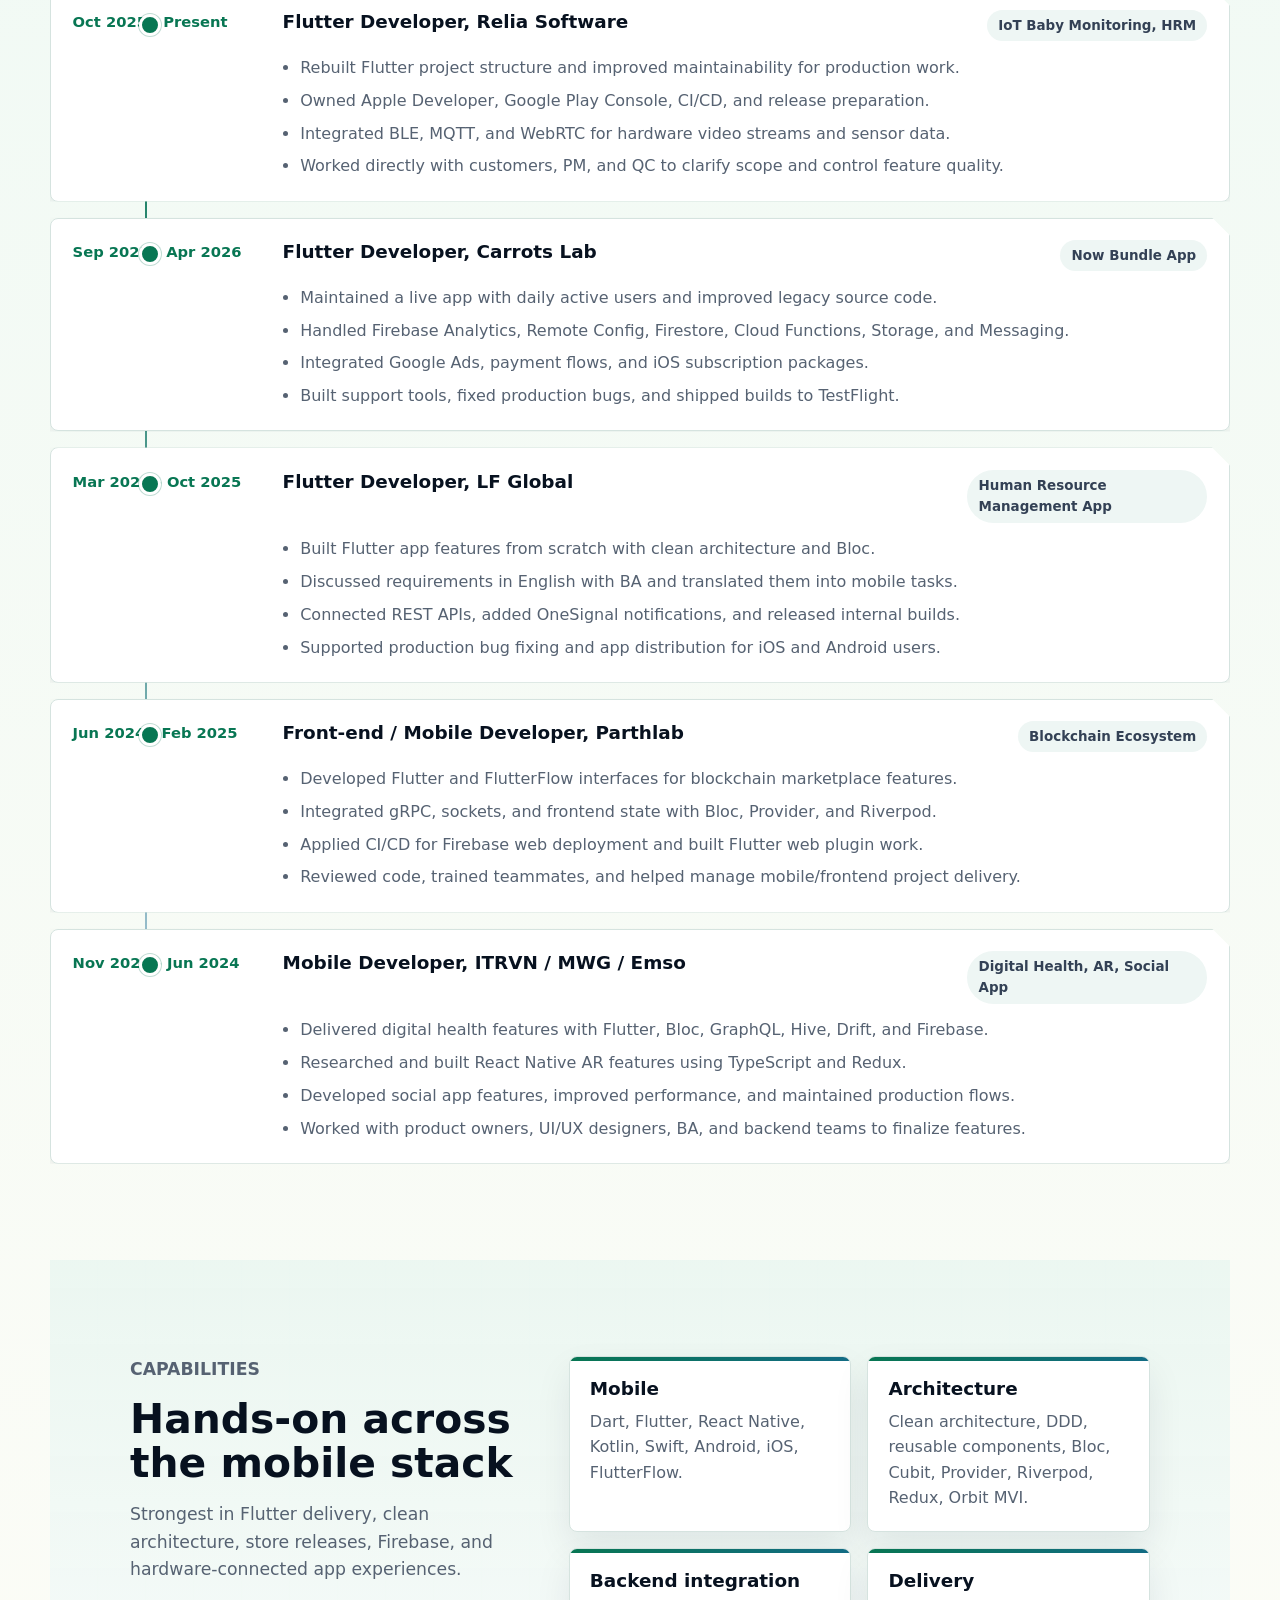
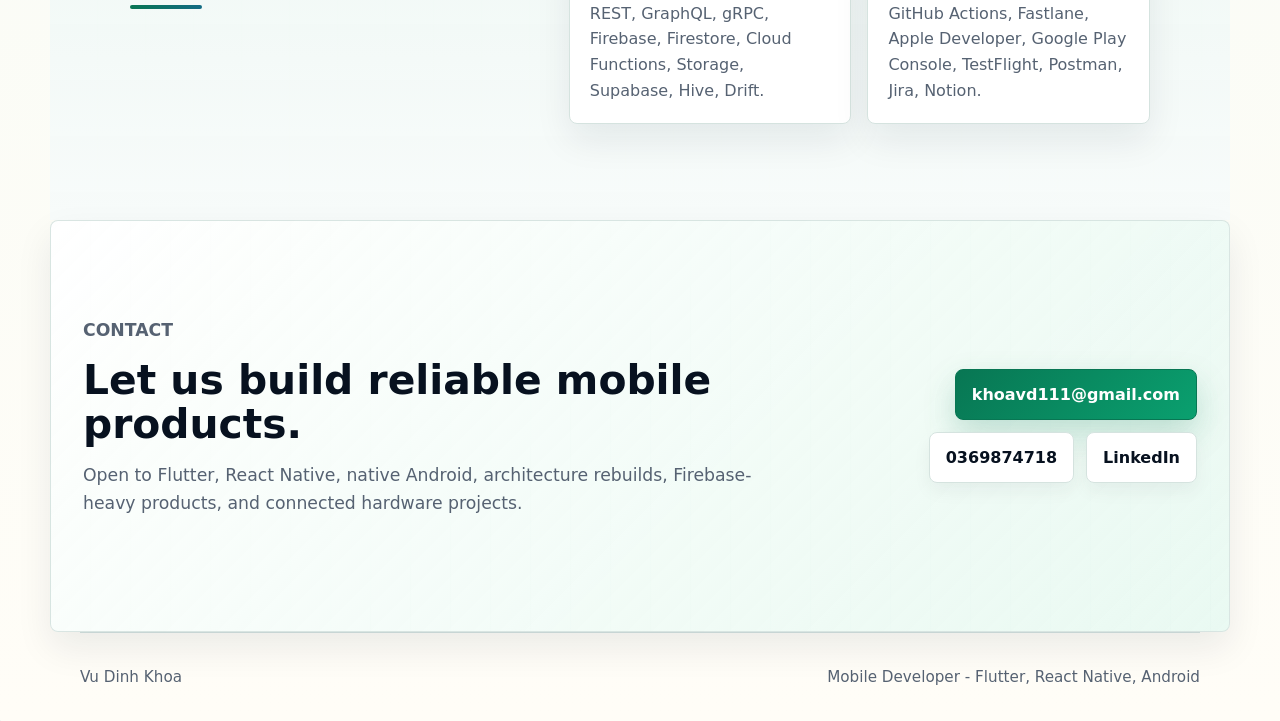
==== commit b97b27af: "Fix responsive layout and add motion" ====
--- a/index.html
+++ b/index.html
@@ -16,7 +16,9 @@
     <link rel="stylesheet" href="styles.css">
     <link rel="stylesheet" href="sections.css">
     <link rel="stylesheet" href="responsive.css">
-    <link rel="stylesheet" href="creative.css">
+    <link rel="stylesheet" href="creative.css?v=20260426b">
+    <link rel="stylesheet" href="adaptive.css?v=20260426b">
+    <link rel="stylesheet" href="animations.css?v=20260426b">
   </head>
   <body>
     <a class="skip-link" href="#main">Skip to content</a>
--- a/creative.css
+++ b/creative.css
@@ -328,13 +328,26 @@
 }
 
 @media (max-width: 980px) {
+  .hero::before,
+  .hero::after { display: none; }
+
+  .hero {
+    grid-template-columns: 1fr;
+    gap: 2rem;
+    padding-bottom: 2rem;
+  }
+
+  .hero-visual { min-height: 460px; }
+
+  .phone-frame-main { left: 8%; right: auto; }
+
+  .phone-frame-side { right: 8%; }
+
   .domain-grid {
     grid-template-columns: repeat(2, 1fr);
   }
 
-  .domain-card {
-    min-height: 210px;
-  }
+  .domain-card { min-height: 210px; }
 }
 @media (max-width: 700px) {
   .hero::before,
@@ -344,11 +357,11 @@
     display: none;
   }
 
-  .hero { grid-template-columns: 1fr; }
-
   .hero-content { padding-left: 0; }
 
   .hero-content::before { display: none; }
+
+  .hero-visual { min-height: 0; }
 
   .phone-frame-main,
   .phone-frame-side {
@@ -356,9 +369,7 @@
     animation: none;
   }
 
-  .phone-frame-main::before {
-    display: none;
-  }
+  .phone-frame-main::before { display: none; }
 
   .stats {
     margin-top: 0;
--- a/adaptive.css
+++ b/adaptive.css
@@ -0,0 +1,35 @@
+@media (max-width: 1180px) {
+  .hero::before,
+  .hero::after {
+    display: none;
+  }
+
+  .phone-frame-main {
+    right: 7rem;
+  }
+
+  .phone-frame-side {
+    right: 2.6rem;
+  }
+}
+
+@media (max-width: 980px) {
+  .phone-frame-main {
+    left: 8%;
+    right: auto;
+  }
+
+  .phone-frame-side {
+    right: 9%;
+  }
+}
+
+@media (max-width: 700px) {
+  .nav-links {
+    scrollbar-width: none;
+  }
+
+  .nav-links::-webkit-scrollbar {
+    display: none;
+  }
+}
--- a/animations.css
+++ b/animations.css
@@ -0,0 +1,125 @@
+@media (prefers-reduced-motion: no-preference) {
+  .brand-mark::before {
+    content: "";
+    position: absolute;
+    inset: -45%;
+    background: linear-gradient(120deg, transparent 35%, rgba(255, 255, 255, 0.32), transparent 65%);
+    animation: scan-light 4.8s ease-in-out infinite;
+  }
+
+  .hero::before {
+    animation: grid-drift 14s linear infinite;
+    background-size: auto, 44px 44px, 44px 44px;
+  }
+
+  .hero-content > * {
+    animation: rise-in 720ms both;
+  }
+
+  .hero-content > :nth-child(2) { animation-delay: 80ms; }
+  .hero-content > :nth-child(3) { animation-delay: 150ms; }
+  .hero-content > :nth-child(4) { animation-delay: 220ms; }
+  .hero-content > :nth-child(5) { animation-delay: 290ms; }
+
+  .hero-badges span,
+  .tag-list span,
+  .experience-head span {
+    animation: chip-pulse 5.5s ease-in-out infinite;
+  }
+
+  .metric-grid span::after {
+    animation: metric-pop 3.6s ease-in-out infinite;
+  }
+
+  .metric-grid span:nth-child(2)::after { animation-delay: 260ms; }
+  .metric-grid span:nth-child(3)::after { animation-delay: 520ms; }
+  .metric-grid span:nth-child(4)::after { animation-delay: 780ms; }
+
+  .app-card,
+  .domain-card,
+  .timeline article,
+  .skill-block {
+    animation: card-reveal both;
+    animation-timeline: view();
+    animation-range: entry 0% cover 28%;
+  }
+
+  .app-card::before,
+  .skill-block::before,
+  .section-heading::after {
+    animation: rail-scan 3.8s ease-in-out infinite;
+    background-size: 220% 100%;
+  }
+
+  .domain-card::after {
+    animation: domain-signal 4.8s ease-in-out infinite;
+  }
+
+  .timeline article::before {
+    animation: node-pulse 2.8s ease-in-out infinite;
+  }
+
+  .contact {
+    animation: contact-glow 6s ease-in-out infinite;
+  }
+}
+
+@keyframes scan-light {
+  0%, 55%, 100% { transform: translateX(-45%) rotate(18deg); opacity: 0; }
+  70% { opacity: 1; }
+  86% { transform: translateX(55%) rotate(18deg); opacity: 0; }
+}
+
+@keyframes grid-drift {
+  from { background-position: 0 0, 0 0, 0 0; }
+  to { background-position: 0 0, 44px 0, 0 44px; }
+}
+
+@keyframes rise-in {
+  from { opacity: 0; transform: translateY(18px); }
+  to { opacity: 1; transform: translateY(0); }
+}
+
+@keyframes chip-pulse {
+  0%, 100% { box-shadow: inset 0 -2px 0 rgba(8, 118, 83, 0.12); }
+  50% { box-shadow: inset 0 -2px 0 rgba(31, 95, 191, 0.22), 0 8px 20px rgba(8, 118, 83, 0.1); }
+}
+
+@keyframes metric-pop {
+  0%, 100% { transform: translateY(0); opacity: 0.88; }
+  50% { transform: translateY(-4px); opacity: 1; }
+}
+
+@keyframes card-reveal {
+  from { filter: saturate(0.92) brightness(0.98); }
+  to { filter: saturate(1) brightness(1); }
+}
+
+@keyframes rail-scan {
+  0%, 100% { background-position: 0% 50%; }
+  50% { background-position: 100% 50%; }
+}
+
+@keyframes domain-signal {
+  0%, 100% { transform: scaleX(0.36); opacity: 0.45; transform-origin: left; }
+  50% { transform: scaleX(1); opacity: 1; transform-origin: left; }
+}
+
+@keyframes node-pulse {
+  0%, 100% { box-shadow: 0 0 0 1px rgba(8, 118, 83, 0.25), 0 0 0 0 rgba(8, 118, 83, 0.18); }
+  50% { box-shadow: 0 0 0 1px rgba(8, 118, 83, 0.25), 0 0 0 8px rgba(8, 118, 83, 0); }
+}
+
+@keyframes contact-glow {
+  0%, 100% { box-shadow: var(--card-shadow); }
+  50% { box-shadow: 0 22px 58px rgba(8, 118, 83, 0.14); }
+}
+
+@media (max-width: 700px), (prefers-reduced-motion: reduce) {
+  .app-card,
+  .domain-card,
+  .timeline article,
+  .skill-block {
+    animation-timeline: auto;
+  }
+}
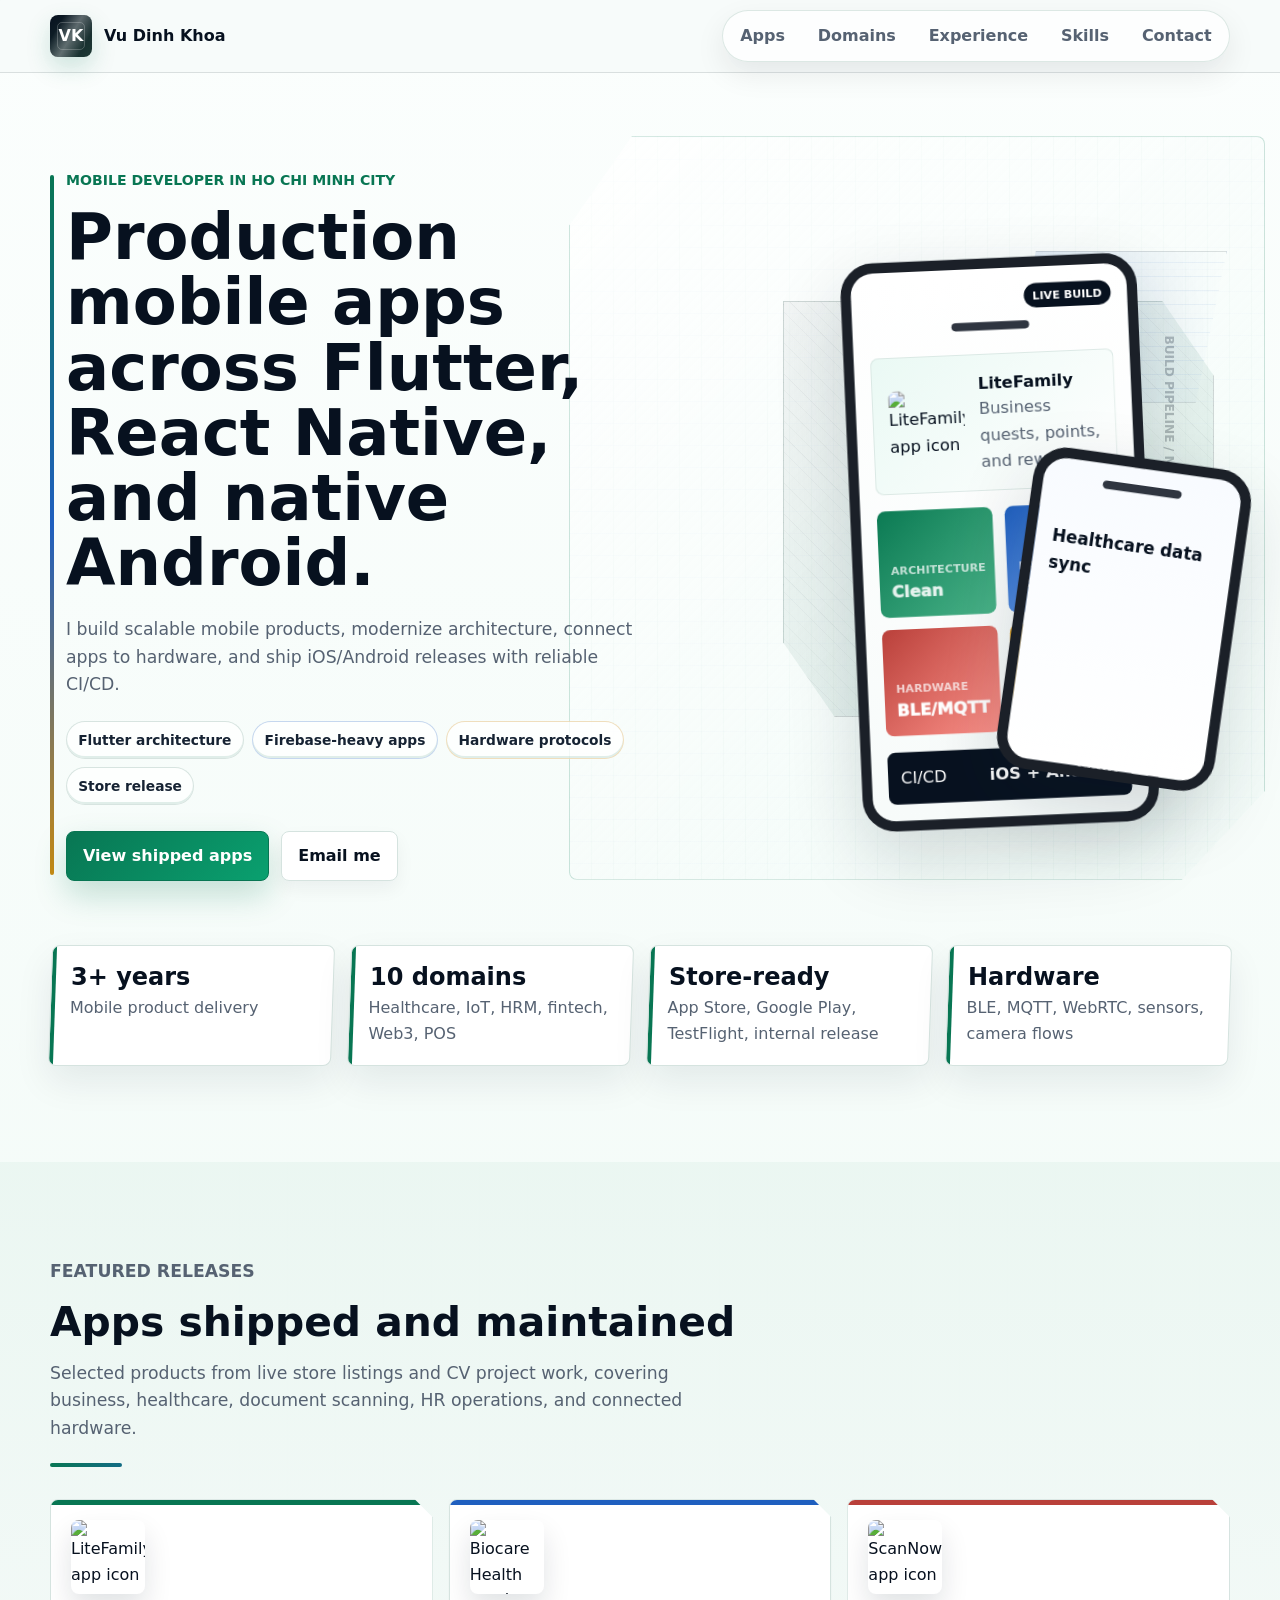
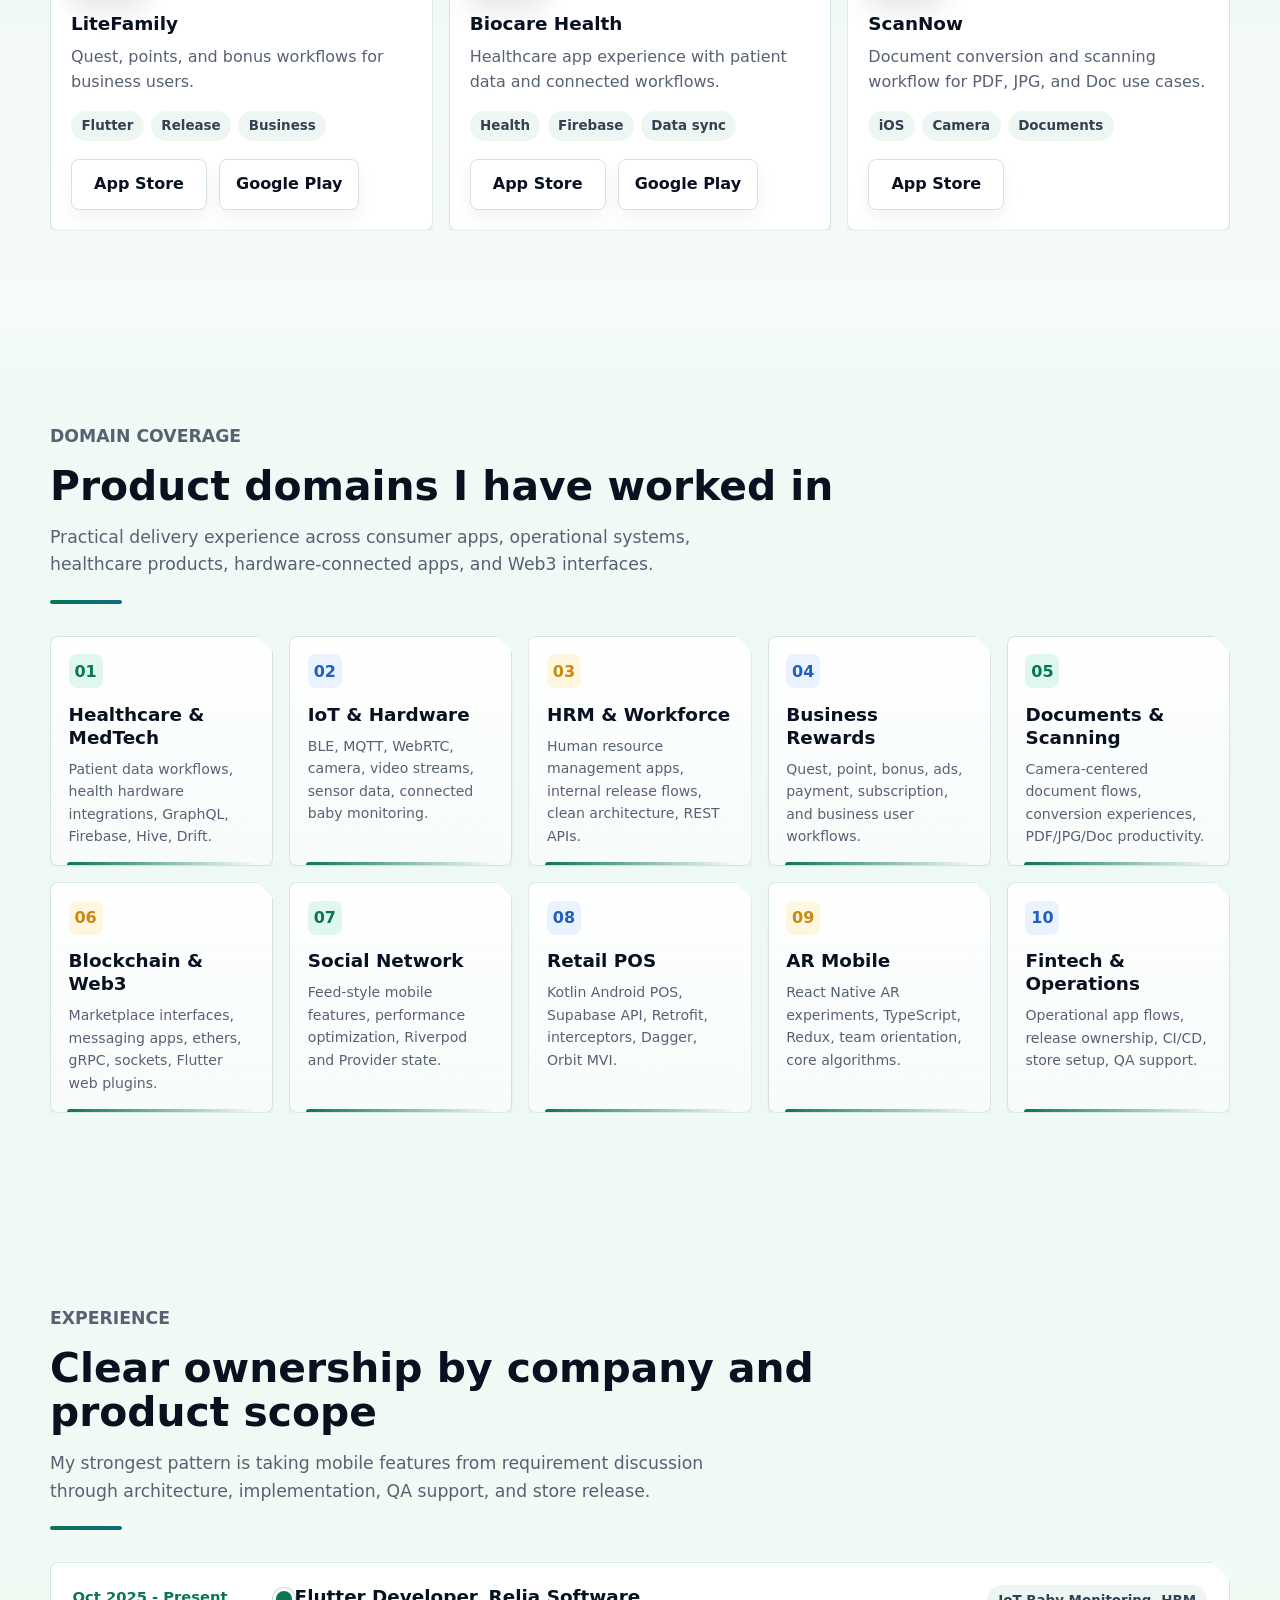
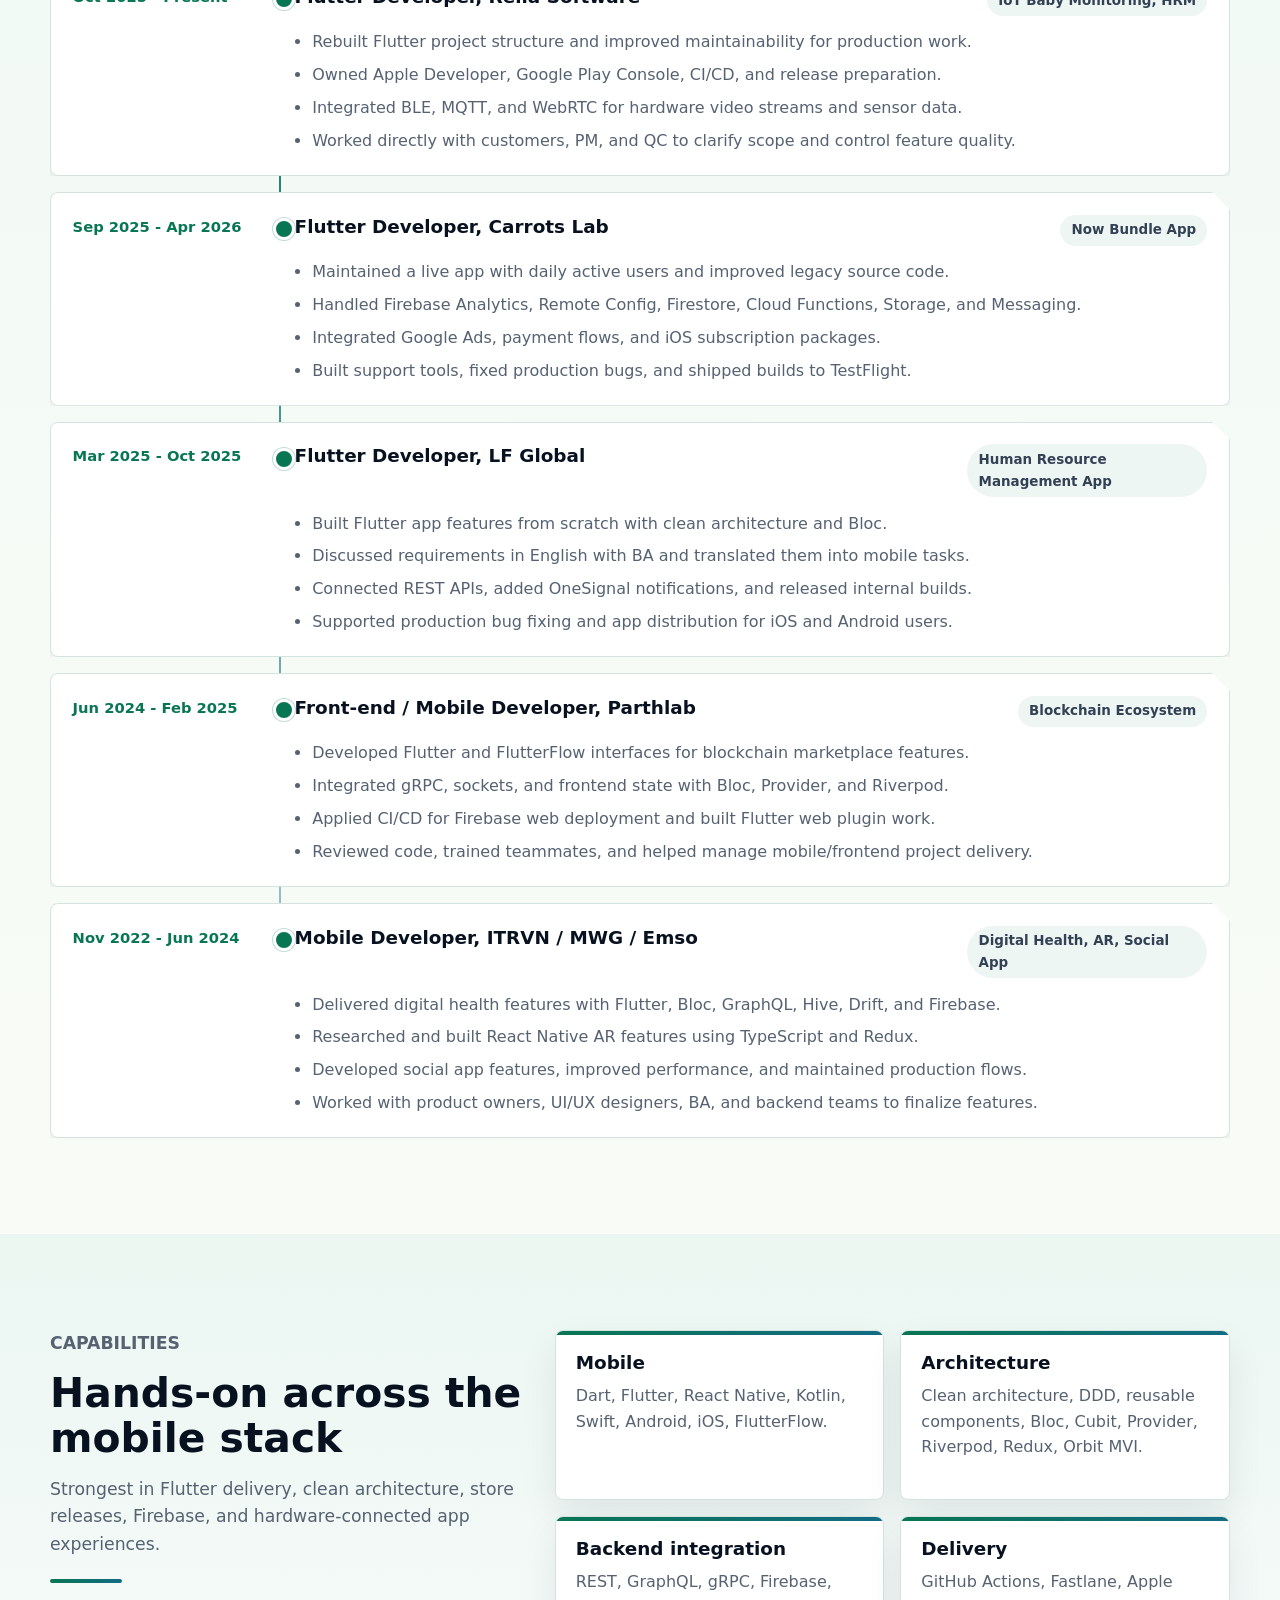
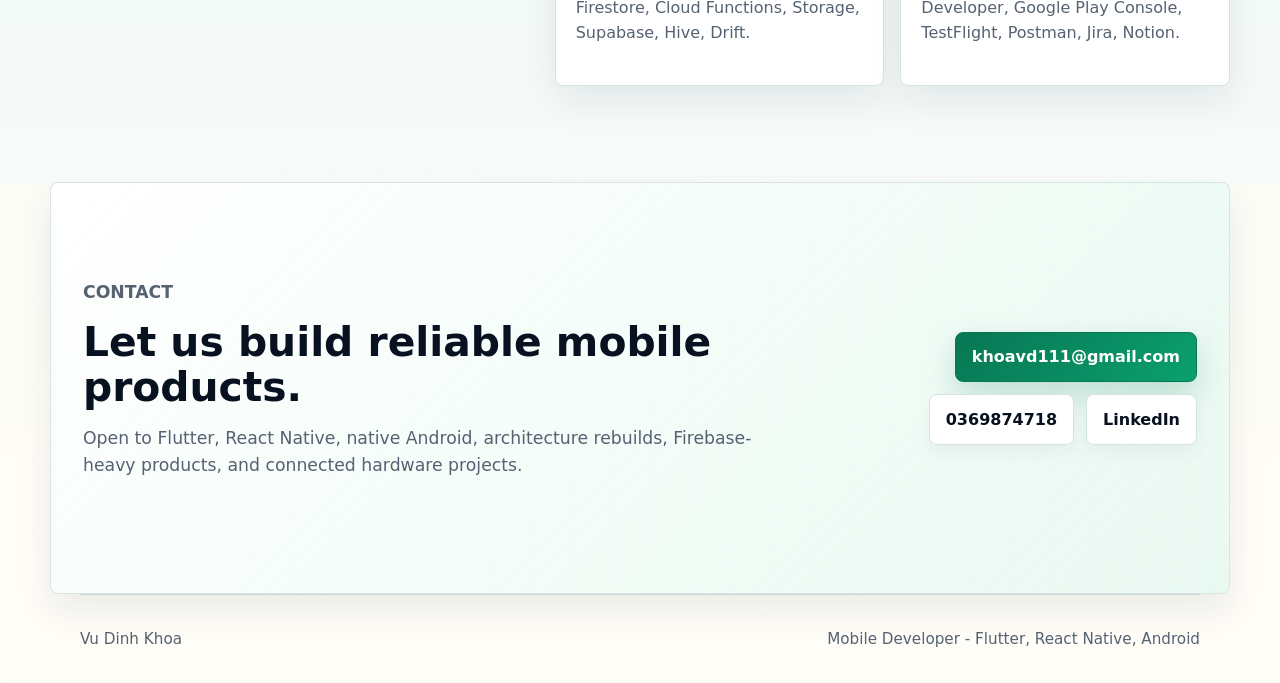
==== commit c21032fc: "Fix responsive portfolio layout" ====
--- a/index.html
+++ b/index.html
@@ -16,9 +16,9 @@
     <link rel="stylesheet" href="styles.css">
     <link rel="stylesheet" href="sections.css">
     <link rel="stylesheet" href="responsive.css">
-    <link rel="stylesheet" href="creative.css?v=20260426b">
-    <link rel="stylesheet" href="adaptive.css?v=20260426b">
-    <link rel="stylesheet" href="animations.css?v=20260426b">
+    <link rel="stylesheet" href="creative.css?v=20260426c">
+    <link rel="stylesheet" href="adaptive.css?v=20260426c">
+    <link rel="stylesheet" href="animations.css?v=20260426c">
   </head>
   <body>
     <a class="skip-link" href="#main">Skip to content</a>
--- a/adaptive.css
+++ b/adaptive.css
@@ -1,3 +1,48 @@
+section[id] {
+  scroll-margin-top: 92px;
+}
+
+.section.section-band {
+  width: 100%;
+  max-width: none;
+  padding-left: max(1rem, calc((100vw - 1180px) / 2));
+  padding-right: max(1rem, calc((100vw - 1180px) / 2));
+}
+
+.app-grid {
+  grid-template-columns: repeat(auto-fit, minmax(min(100%, 18rem), 1fr));
+  align-items: stretch;
+}
+
+.app-card {
+  min-width: 0;
+  align-content: start;
+}
+
+.app-card::after {
+  display: none;
+}
+
+.store-links a {
+  min-width: min(100%, 8.5rem);
+}
+
+.timeline::before {
+  left: 229px;
+}
+
+.timeline article {
+  column-gap: 2rem;
+}
+
+.timeline article::before {
+  left: 222px;
+}
+
+.timeline time {
+  padding-right: 1rem;
+}
+
 @media (max-width: 1180px) {
   .hero::before,
   .hero::after {
@@ -25,6 +70,10 @@
 }
 
 @media (max-width: 700px) {
+  section[id] {
+    scroll-margin-top: 74px;
+  }
+
   .nav-links {
     scrollbar-width: none;
   }
--- a/animations.css
+++ b/animations.css
@@ -59,6 +59,35 @@
     animation: node-pulse 2.8s ease-in-out infinite;
   }
 
+  .app-card > img,
+  .store-links a,
+  .nav-links a {
+    transition: transform 180ms ease, box-shadow 180ms ease, background 180ms ease;
+  }
+
+  .app-card:hover > img {
+    transform: translateY(-4px) rotate(-2deg) scale(1.04);
+  }
+
+  .store-links a:hover,
+  .nav-links a:hover {
+    transform: translateY(-2px);
+  }
+
+  .status-row {
+    position: relative;
+    overflow: hidden;
+  }
+
+  .status-row::after {
+    content: "";
+    position: absolute;
+    inset: 0;
+    background: linear-gradient(110deg, transparent 20%, rgba(255, 255, 255, 0.18), transparent 80%);
+    animation: status-sweep 4.2s ease-in-out infinite;
+    transform: translateX(-120%);
+  }
+
   .contact {
     animation: contact-glow 6s ease-in-out infinite;
   }
@@ -115,6 +144,11 @@
   50% { box-shadow: 0 22px 58px rgba(8, 118, 83, 0.14); }
 }
 
+@keyframes status-sweep {
+  0%, 45%, 100% { transform: translateX(-120%); }
+  70% { transform: translateX(120%); }
+}
+
 @media (max-width: 700px), (prefers-reduced-motion: reduce) {
   .app-card,
   .domain-card,
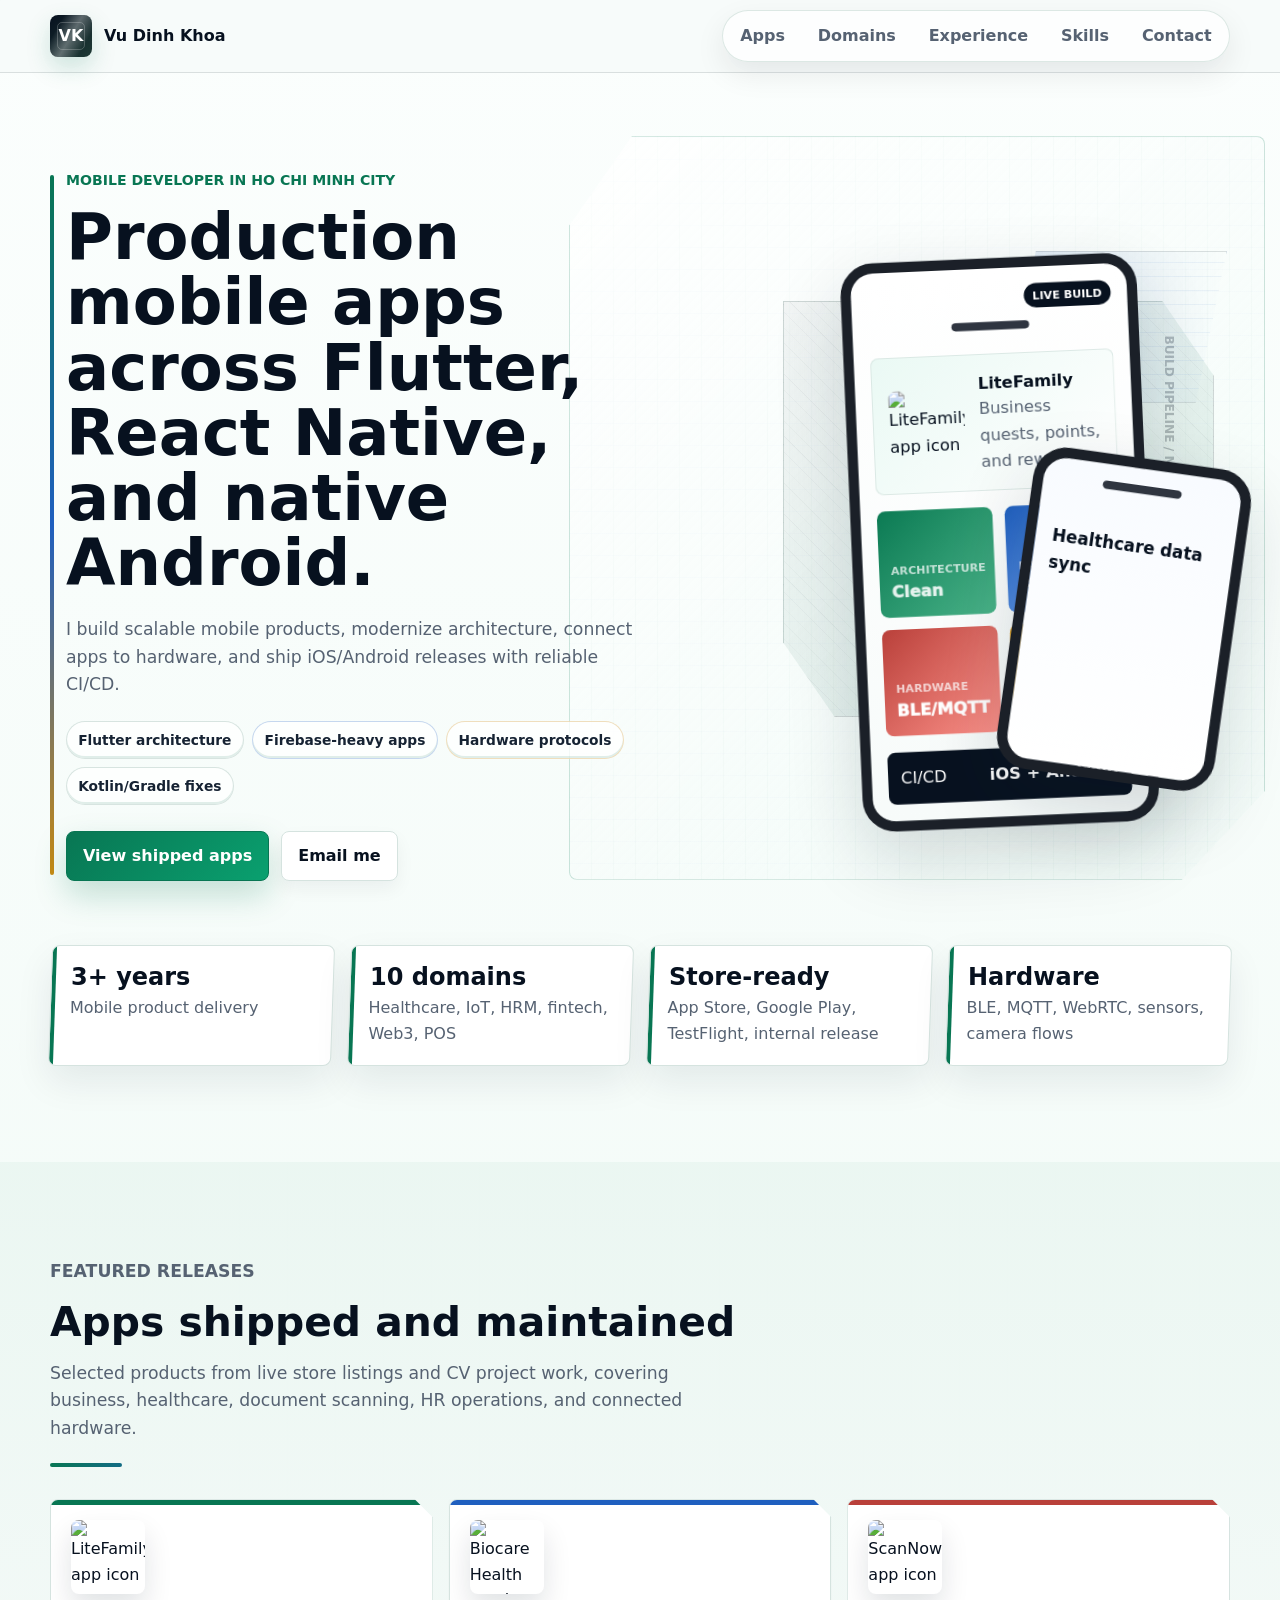
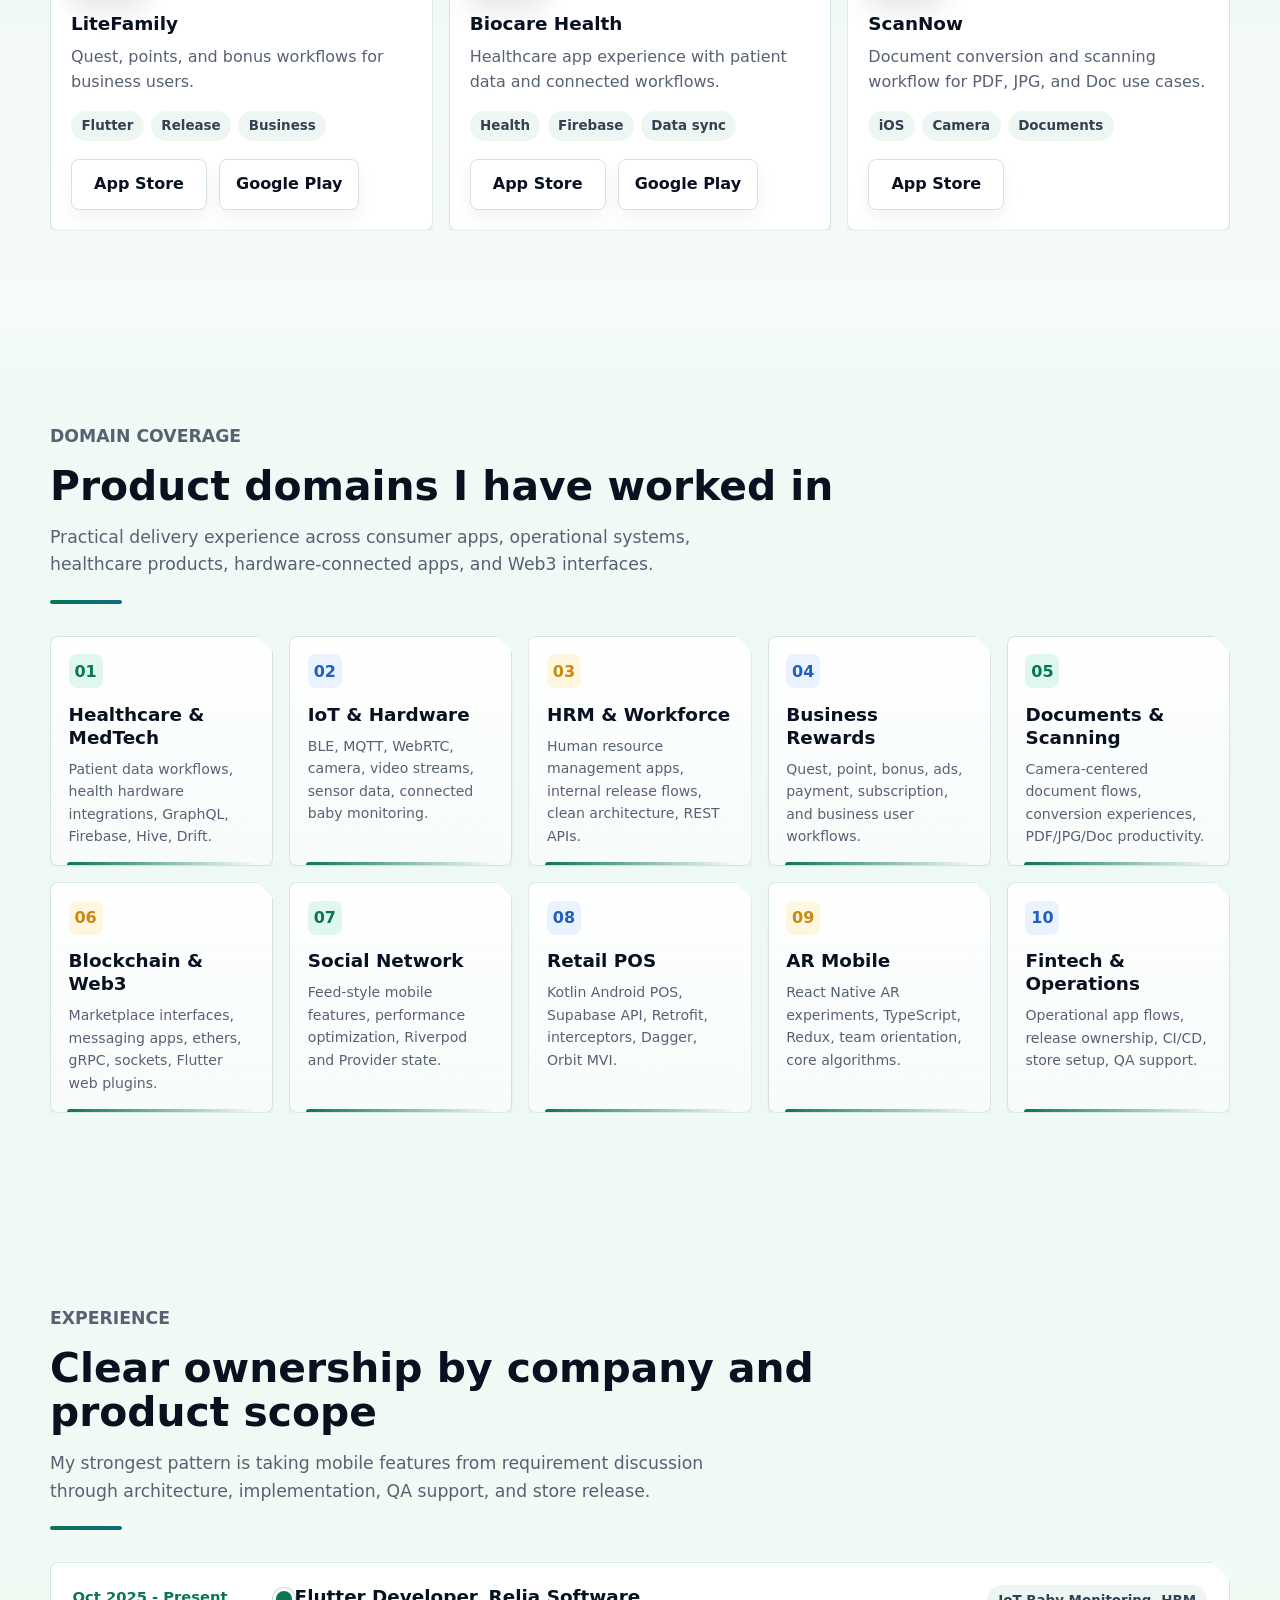
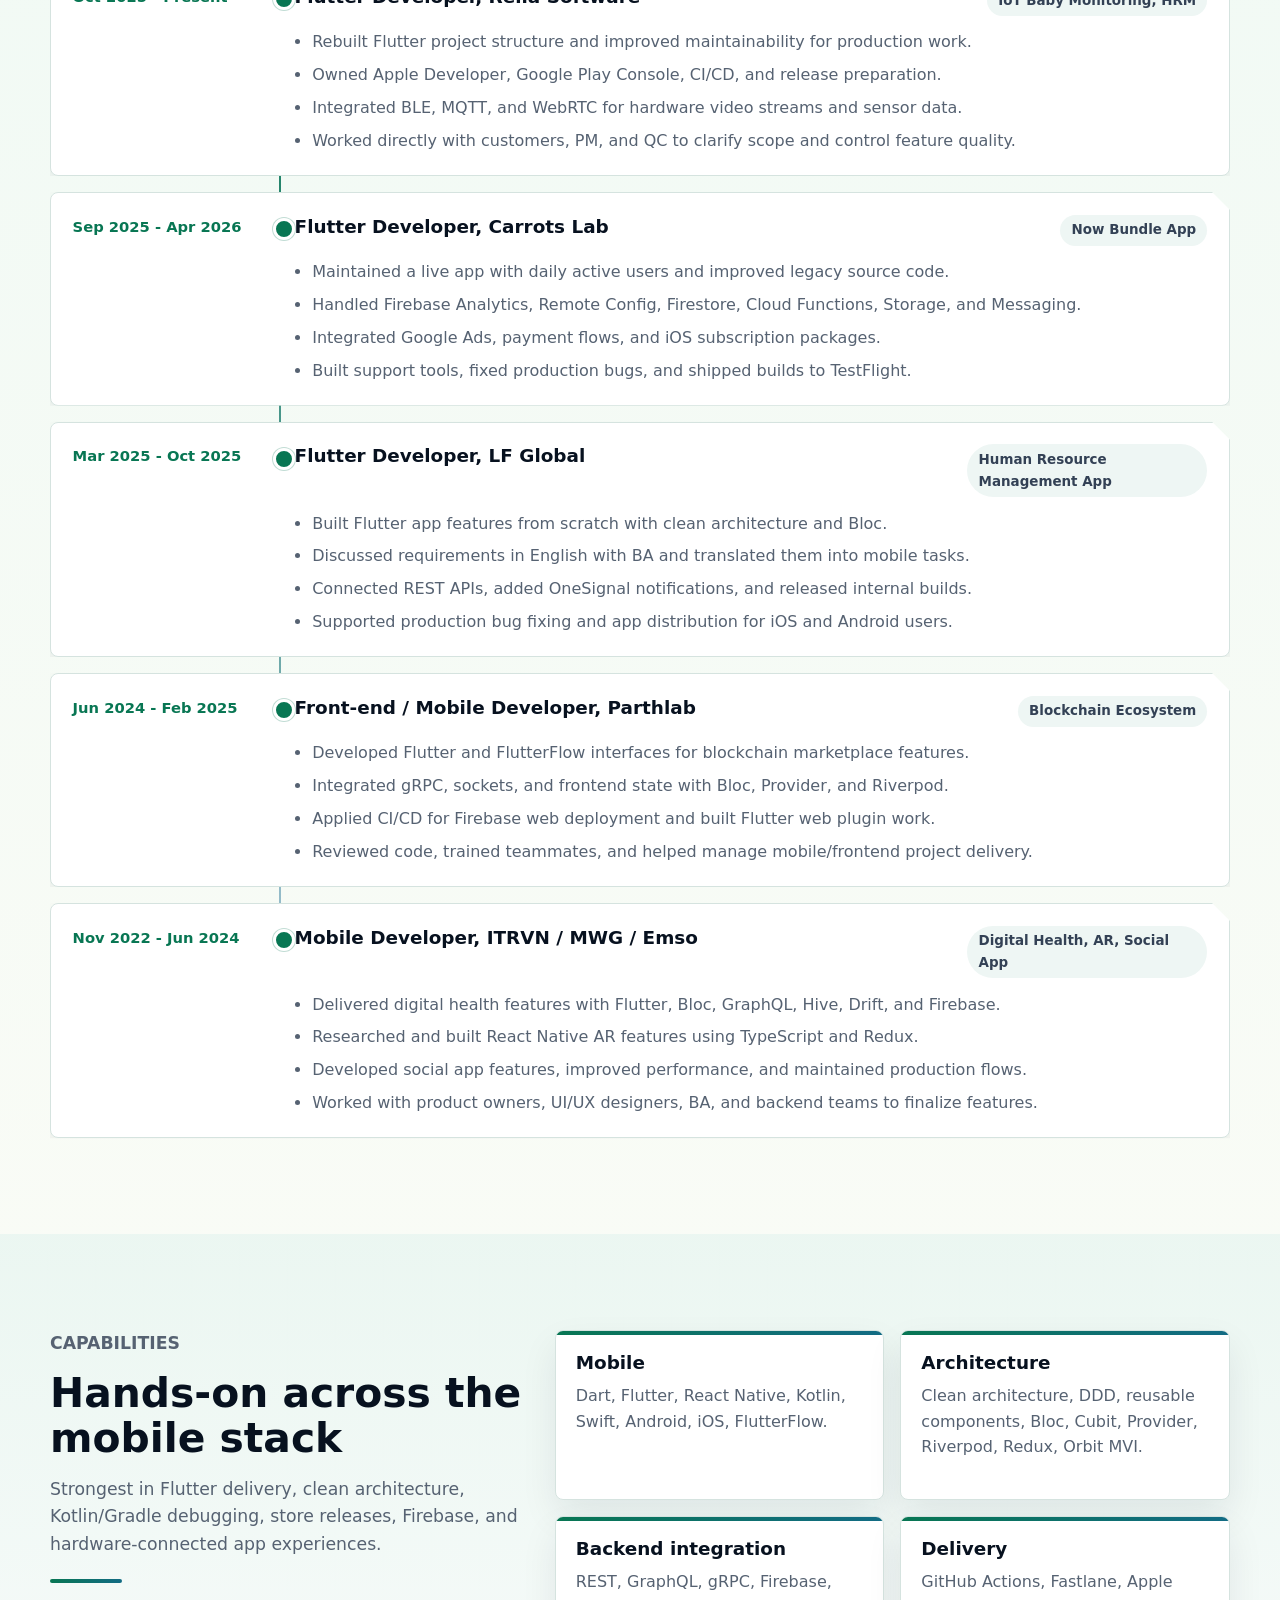
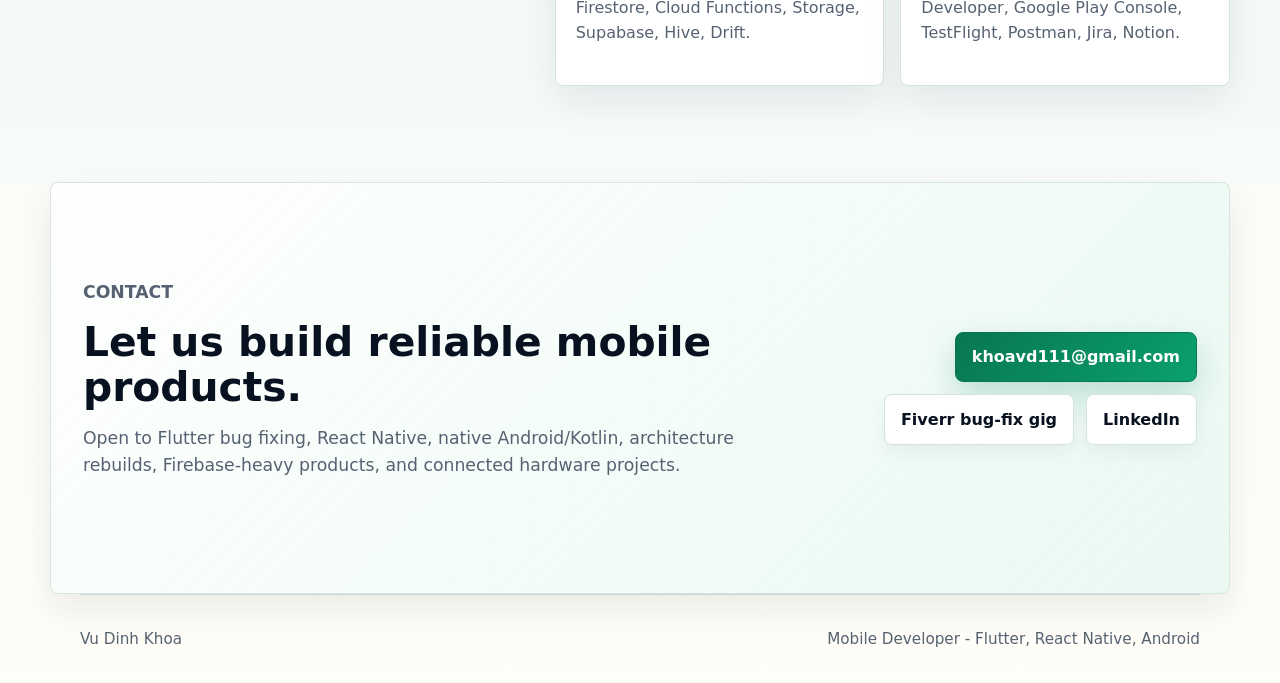
==== commit d017b68a: "Add Flutter debugging service proof" ====
--- a/index.html
+++ b/index.html
@@ -5,7 +5,7 @@
     <meta name="viewport" content="width=device-width, initial-scale=1">
     <meta
       name="description"
-      content="Vu Dinh Khoa is a mobile developer focused on Flutter, React Native, Firebase, BLE, WebRTC, MQTT, and app release pipelines."
+      content="Vu Dinh Khoa is a mobile developer focused on Flutter, Kotlin/Gradle Android debugging, React Native, Firebase, BLE, WebRTC, MQTT, and app release pipelines."
     >
     <meta
       http-equiv="Content-Security-Policy"
@@ -52,7 +52,7 @@
             <span>Flutter architecture</span>
             <span>Firebase-heavy apps</span>
             <span>Hardware protocols</span>
-            <span>Store release</span>
+            <span>Kotlin/Gradle fixes</span>
           </div>
           <div class="hero-actions" aria-label="Primary actions">
             <a class="button primary" href="#apps">View shipped apps</a>
@@ -347,7 +347,7 @@
           <p class="eyebrow">Capabilities</p>
           <h2>Hands-on across the mobile stack</h2>
           <p>
-            Strongest in Flutter delivery, clean architecture, store releases, Firebase, and hardware-connected app experiences.
+            Strongest in Flutter delivery, clean architecture, Kotlin/Gradle debugging, store releases, Firebase, and hardware-connected app experiences.
           </p>
         </div>
 
@@ -376,13 +376,13 @@
           <p class="eyebrow">Contact</p>
           <h2>Let us build reliable mobile products.</h2>
           <p>
-            Open to Flutter, React Native, native Android, architecture rebuilds, Firebase-heavy products,
-            and connected hardware projects.
+            Open to Flutter bug fixing, React Native, native Android/Kotlin, architecture rebuilds,
+            Firebase-heavy products, and connected hardware projects.
           </p>
         </div>
         <div class="contact-actions">
           <a class="button primary" href="mailto:khoavd111@gmail.com">khoavd111@gmail.com</a>
-          <a class="button secondary" href="tel:+84369874718">0369874718</a>
+          <a class="button secondary" href="https://www.fiverr.com/khoavu2k1/fix-flutter-app-bugs-for-ios-and-android" target="_blank" rel="noopener noreferrer">Fiverr bug-fix gig</a>
           <a class="button secondary" href="https://www.linkedin.com/in/khoa-vu-dinh/" target="_blank" rel="noopener noreferrer">LinkedIn</a>
         </div>
       </section>
